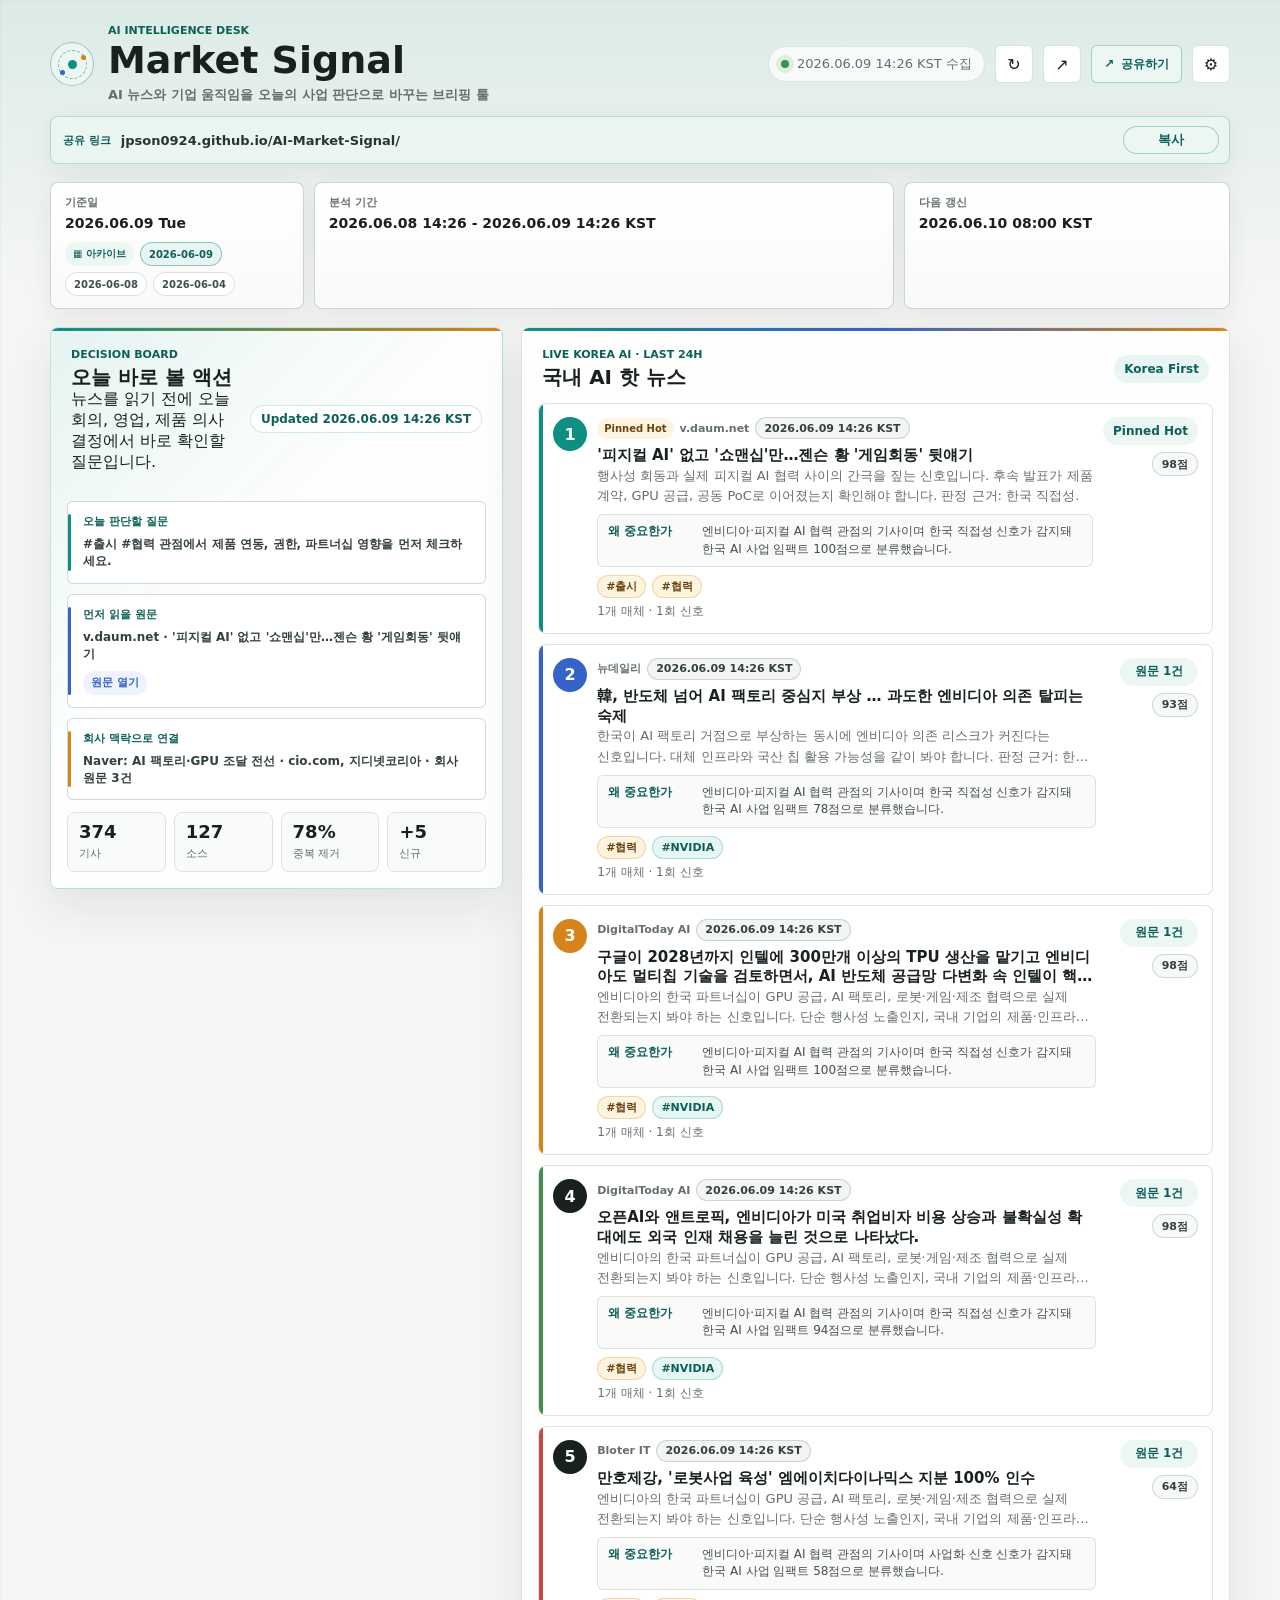
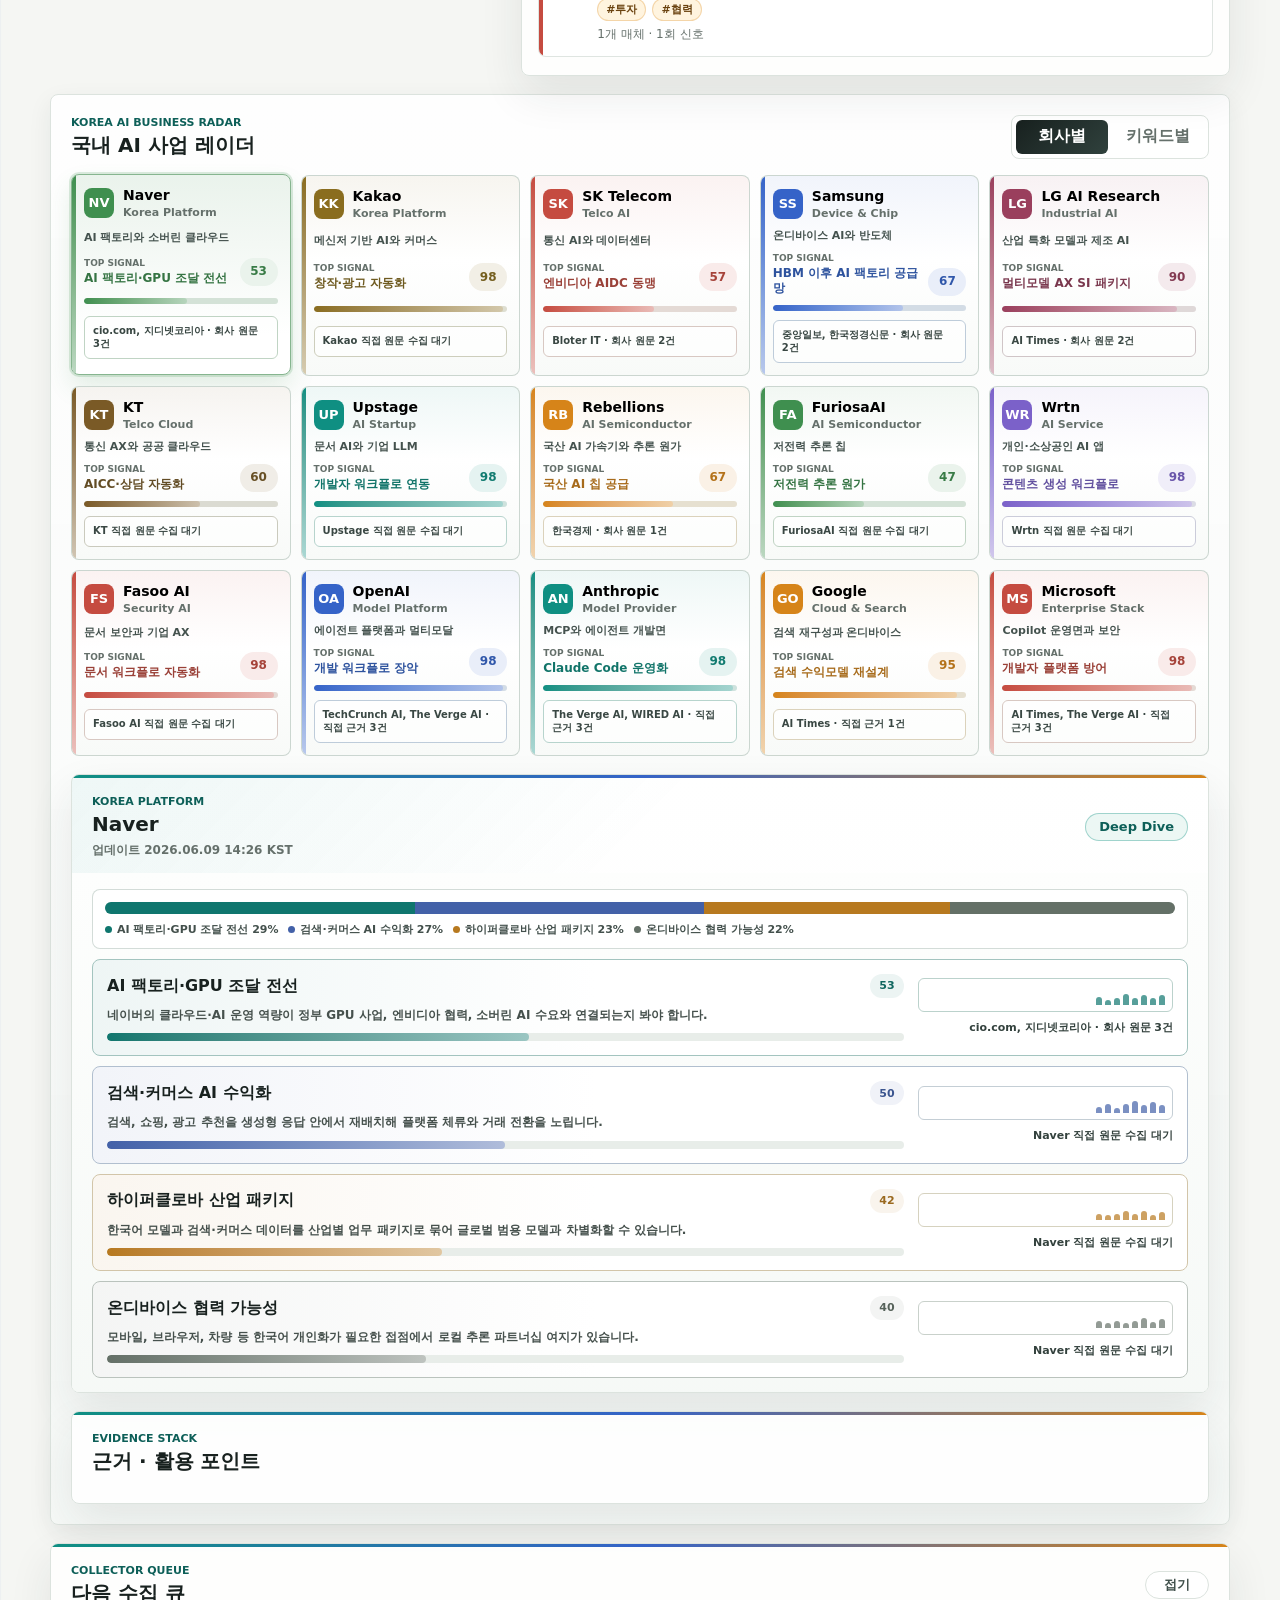
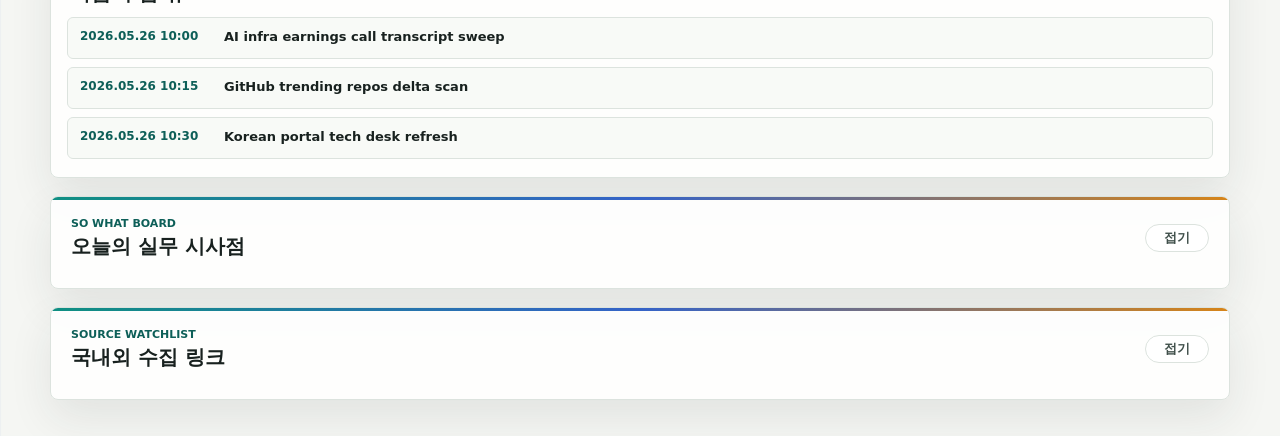
==== signal-desk-screen-share-restored.html @ 875d4170 "Make hot news summaries article-specific" ====
<!doctype html>
<html lang="ko">
  <head>
    <meta charset="UTF-8" />
    <meta name="viewport" content="width=device-width, initial-scale=1.0" />
    <title>Market Signal</title>
    <link rel="stylesheet" href="styles.css?v=202606091426" />
    <script src="agenda-data.js?v=202606091426"></script>
    <script>
      window.AI_MONITORING_DESK_PUBLIC_URL = "https://jpson0924.github.io/AI-Market-Signal/";
    </script>
    <script src="app.js?v=202606091426" defer></script>
  </head>
  <body>
    <div class="app-shell">
      <header class="topbar">
        <div class="brand-block">
          <span class="brand-mark" aria-hidden="true"></span>
          <div>
            <p class="eyebrow">AI Intelligence Desk</p>
            <h1>Market Signal</h1>
            <p class="brand-subtitle">AI 뉴스와 기업 움직임을 오늘의 사업 판단으로 바꾸는 브리핑 툴</p>
          </div>
        </div>

        <div class="topbar-actions">
          <div class="sync-status" aria-live="polite">
            <span class="pulse-dot"></span>
            <span id="syncTime">2026.05.26 09:20 KST 수집</span>
          </div>
          <button class="icon-button" id="refreshButton" type="button" title="피드 새로고침" aria-label="피드 새로고침">
            <span aria-hidden="true">↻</span>
          </button>
          <button class="icon-button" id="shareButton" type="button" title="공유 링크 복사" aria-label="공유 링크 복사">
            <span aria-hidden="true">↗</span>
          </button>
          <button class="share-action-button" id="shareTextButton" type="button">
            <span aria-hidden="true">↗</span>
            <b>공유하기</b>
          </button>
          <button class="icon-button" type="button" title="수집 설정" aria-label="수집 설정">
            <span aria-hidden="true">⚙</span>
          </button>
        </div>
      </header>

      <div class="share-strip" id="shareStrip" hidden aria-label="외부 공유 링크">
        <span class="share-strip-label">공유 링크</span>
        <a id="publicShareLink" href="#" target="_blank" rel="noopener noreferrer"></a>
        <button class="small-action" id="copyPublicShareButton" type="button">복사</button>
      </div>

      <main>
        <section class="date-strip" id="dateStrip" aria-label="수집 기준일">
          <div>
            <span class="date-label">기준일</span>
            <b>2026.05.26 Tue</b>
          </div>
          <div>
            <span class="date-label">분석 기간</span>
            <b>2026.05.25 09:20 - 2026.05.26 09:20 KST</b>
          </div>
          <div>
            <span class="date-label">다음 갱신</span>
            <b>2026.05.26 10:00 KST</b>
          </div>
        </section>

        <section class="overview-grid" aria-label="오늘 액션과 주요 아젠다">
          <aside class="panel signal-panel" aria-label="수집 신호">
            <div class="panel-heading compact">
              <div>
                <p class="eyebrow">Decision Board</p>
                <h2>오늘 바로 볼 액션</h2>
                <p class="panel-help">뉴스를 읽기 전에 오늘 회의, 영업, 제품 의사결정에서 바로 확인할 질문입니다.</p>
              </div>
              <span class="freshness-chip" id="freshnessChip">Updated just now</span>
            </div>
            <div class="action-board" id="actionBoard" aria-label="뉴스 기반 액션"></div>
            <div class="metric-grid" id="metricGrid">
              <div class="metric-card">
                <span class="metric-value">386</span>
                <span class="metric-label">분석 기사</span>
              </div>
              <div class="metric-card">
                <span class="metric-value">42</span>
                <span class="metric-label">테크 블로그</span>
              </div>
              <div class="metric-card">
                <span class="metric-value">91%</span>
                <span class="metric-label">중복 제거율</span>
              </div>
              <div class="metric-card">
                <span class="metric-value">+18</span>
                <span class="metric-label">신규 의제</span>
              </div>
            </div>
            <div class="source-stack" id="sourceStack" aria-label="상위 소스">
              <div class="source-row">
                <span>The Verge</span>
                <b style="--w: 84%"></b>
              </div>
              <div class="source-row">
                <span>OpenAI Blog</span>
                <b style="--w: 73%"></b>
              </div>
              <div class="source-row">
                <span>Hacker News</span>
                <b style="--w: 66%"></b>
              </div>
            </div>
          </aside>

          <article class="panel hot-agenda-panel">
            <div class="panel-heading">
              <div>
                <p class="eyebrow">Live Korea AI · Last 24h</p>
                <h2>국내 AI 핫 뉴스</h2>
              </div>
              <span class="panel-chip">Korea First</span>
            </div>
            <ol class="hot-list" id="hotList"></ol>
          </article>
        </section>

        <section class="workspace-section">
          <div class="workspace-header">
            <div>
              <p class="eyebrow">Korea AI Business Radar</p>
              <h2>국내 AI 사업 레이더</h2>
            </div>
            <div class="segmented-control" role="tablist" aria-label="레이더 보기 전환">
              <button class="segment active" id="companyTab" type="button" role="tab" aria-selected="true" data-view="company">
                회사별
              </button>
              <button class="segment" id="keywordTab" type="button" role="tab" aria-selected="false" data-view="keyword">
                키워드별
              </button>
            </div>
          </div>

          <div class="view active" id="companyView" role="tabpanel" aria-labelledby="companyTab">
            <div class="company-strip" id="companyCards" aria-label="회사 선택"></div>

            <div class="radar-layout">
              <article class="panel radar-panel">
                <div class="panel-heading">
                  <div>
                    <p class="eyebrow" id="companySector">Model Provider</p>
                    <h2 id="companyName">Anthropic</h2>
                    <p class="panel-date" id="companyUpdated">업데이트 2026.05.26 09:10</p>
                  </div>
                  <button class="small-action" id="companyBriefButton" type="button">Deep Dive</button>
                </div>
                <div class="signal-stack" id="wordCloud" aria-label="회사별 추진 키워드 스택"></div>
                <div class="company-news-list" id="companyNewsList" aria-label="회사별 최근 원문"></div>
              </article>

              <aside class="panel detail-panel">
                <div class="panel-heading compact">
                  <div>
                    <p class="eyebrow">Evidence Stack</p>
                    <h2>근거 · 활용 포인트</h2>
                  </div>
                </div>
                <div class="stack-list" id="agendaStack"></div>
              </aside>
            </div>
          </div>

          <div class="view" id="keywordView" role="tabpanel" aria-labelledby="keywordTab">
            <div class="keyword-layout">
              <article class="panel keyword-map-panel">
                <div class="panel-heading">
                  <div>
                    <p class="eyebrow">Accumulated Attention</p>
                    <h2>키워드 맥락 맵</h2>
                  </div>
              <span class="panel-actions">
                <button class="small-action collapse-toggle" type="button" data-collapse-panel="keyword-map-panel">접기</button>
                <button class="small-action" id="keywordBriefButton" type="button">Deep Dive</button>
              </span>
            </div>
            <div class="keyword-map" id="keywordMap" aria-label="키워드별 시장 관심도"></div>
          </article>

              <aside class="panel timeline-panel">
                <div class="panel-heading compact">
                  <div>
                    <p class="eyebrow" id="timelineEyebrow">Agent</p>
                    <h2>관련 원문 타임라인</h2>
                    <p class="panel-date" id="timelineWindow">2026.05.26 기준 최신순</p>
                  </div>
                </div>
                <div class="timeline" id="timeline"></div>
              </aside>
            </div>
          </div>
        </section>

        <section class="lower-grid" aria-label="운영 현황">
          <article class="panel stream-panel collapsible-panel">
            <div class="panel-heading compact">
              <div>
                <p class="eyebrow">Collector Queue</p>
                <h2>다음 수집 큐</h2>
              </div>
              <button class="small-action collapse-toggle" type="button" data-collapse-panel="stream-panel">접기</button>
            </div>
            <div class="queue-list" id="queueList">
              <div><span>2026.05.26 10:00</span><b>AI infra earnings call transcript sweep</b></div>
              <div><span>2026.05.26 10:15</span><b>GitHub trending repos delta scan</b></div>
              <div><span>2026.05.26 10:30</span><b>Korean portal tech desk refresh</b></div>
            </div>
          </article>

          <article class="panel impact-panel collapsible-panel">
            <div class="panel-heading compact">
              <div>
                <p class="eyebrow">So What Board</p>
                <h2>오늘의 실무 시사점</h2>
              </div>
              <button class="small-action collapse-toggle" type="button" data-collapse-panel="impact-panel">접기</button>
            </div>
            <div class="impact-copy" id="impactCopy"></div>
          </article>

          <article class="panel source-link-panel collapsible-panel">
            <div class="panel-heading compact">
              <div>
                <p class="eyebrow">Source Watchlist</p>
                <h2>국내외 수집 링크</h2>
              </div>
              <button class="small-action collapse-toggle" type="button" data-collapse-panel="source-link-panel">접기</button>
            </div>
            <div class="source-links" id="sourceLinks"></div>
          </article>
        </section>
      </main>
    </div>

    <div class="modal-backdrop" id="modalBackdrop" hidden>
      <section class="brief-modal" role="dialog" aria-modal="true" aria-labelledby="modalTitle">
        <button class="icon-button modal-close" id="closeModal" type="button" title="닫기" aria-label="브리핑 닫기">
          <span aria-hidden="true">×</span>
        </button>
        <p class="eyebrow" id="modalEyebrow">Deep Dive</p>
        <h2 id="modalTitle"></h2>
        <p class="modal-date" id="modalDate">2026.05.26 09:20 KST</p>
        <div class="brief-lines" id="briefLines"></div>
        <div class="modal-hotness" id="modalHotness" hidden></div>
        <div class="modal-source-links" id="modalSourceLinks" hidden></div>
        <div class="brief-footer">
          <div>
            <span class="footer-label">관련 신호</span>
            <p id="modalSignals"></p>
          </div>
          <div class="modal-actions">
            <button class="small-action" id="shareBriefButton" type="button">공유하기</button>
            <button class="small-action" id="saveBriefButton" type="button">브리핑 저장</button>
          </div>
        </div>
      </section>
    </div>
  </body>
</html>
---- styles.css ----
:root {
  color-scheme: light;
  --bg: #f5f6f3;
  --surface: #ffffff;
  --surface-soft: #f8faf7;
  --surface-tint: #eef6f2;
  --ink: #18211f;
  --muted: #65706b;
  --line: #dce3de;
  --line-strong: #c7d3cd;
  --teal: #0f8f82;
  --teal-deep: #0d5f58;
  --blue: #3563c8;
  --amber: #d68419;
  --red: #c54b40;
  --green: #3f8f4f;
  --shadow: 0 18px 44px rgba(35, 45, 42, 0.09);
  --shadow-soft: 0 8px 24px rgba(35, 45, 42, 0.07);
  --radius: 8px;
  --radius-sm: 6px;
  --space-1: 4px;
  --space-2: 8px;
  --space-3: 12px;
  --space-4: 16px;
  --space-5: 20px;
  --space-6: 24px;
  font-family:
    Inter, ui-sans-serif, system-ui, -apple-system, BlinkMacSystemFont, "Segoe UI",
    "Apple SD Gothic Neo", "Noto Sans KR", sans-serif;
}

* {
  box-sizing: border-box;
}

html {
  min-width: 320px;
  background: var(--bg);
}

body {
  margin: 0;
  min-height: 100vh;
  color: var(--ink);
  background:
    linear-gradient(180deg, rgba(15, 143, 130, 0.11) 0, transparent 285px),
    linear-gradient(90deg, rgba(53, 99, 200, 0.045) 0 1px, transparent 1px 72px),
    linear-gradient(180deg, rgba(15, 143, 130, 0.04) 0 1px, transparent 1px 72px),
    var(--bg);
}

button {
  font: inherit;
}

.app-shell {
  width: min(1180px, calc(100% - 32px));
  margin: 0 auto;
  padding: 24px 0 36px;
}

.topbar {
  display: flex;
  align-items: center;
  justify-content: space-between;
  gap: 20px;
  min-height: 72px;
}

.brand-block,
.topbar-actions,
.panel-heading,
.workspace-header,
.brief-footer {
  display: flex;
  align-items: center;
}

.brand-block {
  gap: 14px;
  min-width: 0;
}

.brand-mark {
  position: relative;
  display: inline-grid;
  flex: 0 0 auto;
  place-items: center;
  width: 44px;
  height: 44px;
  border: 1px solid rgba(15, 143, 130, 0.38);
  border-radius: 50%;
  background: #ecf7f4;
}

.brand-mark::before,
.brand-mark::after {
  position: absolute;
  content: "";
  border-radius: 50%;
}

.brand-mark::before {
  width: 27px;
  height: 27px;
  border: 1px dashed rgba(15, 95, 88, 0.48);
}

.brand-mark::after {
  width: 9px;
  height: 9px;
  background: var(--teal);
  box-shadow: 11px -7px 0 -2px var(--amber), -10px 8px 0 -2px var(--blue);
}

.eyebrow {
  margin: 0 0 4px;
  color: var(--teal-deep);
  font-size: 11px;
  font-weight: 800;
  letter-spacing: 0;
  text-transform: uppercase;
}

h1,
h2,
h3,
p {
  margin-top: 0;
}

h1 {
  margin-bottom: 0;
  font-size: clamp(26px, 3vw, 38px);
  line-height: 1.03;
}

.brand-subtitle {
  margin: 6px 0 0;
  color: var(--muted);
  font-size: 13px;
  font-weight: 700;
}

h2 {
  margin-bottom: 0;
  font-size: 20px;
  line-height: 1.2;
}

h3 {
  margin-bottom: 0;
  font-size: 15px;
  line-height: 1.32;
}

.topbar-actions {
  justify-content: flex-end;
  gap: 10px;
  flex-wrap: wrap;
}

.sync-status {
  display: inline-flex;
  align-items: center;
  gap: 8px;
  min-height: 36px;
  padding: 0 12px;
  border: 1px solid var(--line);
  border-radius: 999px;
  color: var(--muted);
  background: rgba(255, 255, 255, 0.75);
  font-size: 13px;
  white-space: nowrap;
}

.pulse-dot {
  width: 8px;
  height: 8px;
  border-radius: 50%;
  background: var(--green);
  box-shadow: 0 0 0 5px rgba(63, 143, 79, 0.13);
}

.pulse-dot.flash {
  animation: pulseFlash 800ms ease;
}

.icon-button,
.share-action-button,
.small-action,
.segment,
.company-card,
.hot-item,
.keyword-bubble,
.word,
.stack-item,
.timeline-item {
  cursor: pointer;
}

.icon-button {
  display: inline-grid;
  place-items: center;
  width: 38px;
  height: 38px;
  border: 1px solid var(--line);
  border-radius: var(--radius-sm);
  color: var(--ink);
  background: var(--surface);
  transition:
    transform 160ms ease,
    border-color 160ms ease,
    background 160ms ease;
}

.share-action-button {
  display: inline-flex;
  align-items: center;
  gap: 7px;
  min-height: 38px;
  padding: 0 12px;
  border: 1px solid rgba(15, 143, 130, 0.35);
  border-radius: var(--radius-sm);
  color: var(--teal-deep);
  background: #ecf7f4;
  font-size: 12px;
  font-weight: 900;
  white-space: nowrap;
}

.share-action-button:hover,
.share-action-button:focus-visible {
  border-color: rgba(15, 95, 88, 0.62);
  background: #dff1ed;
  outline: none;
  transform: translateY(-1px);
}

.share-action-button b {
  font: inherit;
}

.share-strip {
  display: flex;
  align-items: center;
  gap: 10px;
  min-height: 42px;
  margin: 12px 0 18px;
  padding: 9px 10px 9px 12px;
  border: 1px solid rgba(15, 143, 130, 0.26);
  border-radius: var(--radius);
  background: rgba(236, 247, 244, 0.82);
  box-shadow: var(--shadow-soft);
}

.share-strip[hidden] {
  display: none;
}

.share-strip-label {
  flex: 0 0 auto;
  color: var(--teal-deep);
  font-size: 11px;
  font-weight: 900;
  text-transform: uppercase;
  white-space: nowrap;
}

.share-strip a {
  flex: 1 1 auto;
  min-width: 0;
  color: #243632;
  font-size: 13px;
  font-weight: 800;
  overflow: hidden;
  text-decoration: none;
  text-overflow: ellipsis;
  white-space: nowrap;
}

.share-strip a:hover,
.share-strip a:focus-visible {
  color: var(--blue);
  outline: none;
}

.icon-button:hover,
.icon-button:focus-visible {
  border-color: rgba(15, 143, 130, 0.55);
  background: #ecf7f4;
  outline: none;
  transform: translateY(-1px);
}

main {
  display: grid;
  gap: 18px;
}

.date-strip {
  display: grid;
  grid-template-columns: 0.7fr 1.6fr 0.9fr;
  gap: 10px;
}

.date-strip div {
  min-height: 58px;
  padding: 12px 14px;
  border: 1px solid rgba(199, 211, 205, 0.9);
  border-radius: var(--radius);
  background:
    linear-gradient(180deg, rgba(255, 255, 255, 0.88), rgba(248, 250, 247, 0.88)),
    var(--surface);
  box-shadow: var(--shadow-soft);
}

.date-strip b,
.date-label {
  display: block;
}

.date-label {
  margin-bottom: 5px;
  color: var(--muted);
  font-size: 11px;
  font-weight: 850;
  text-transform: uppercase;
}

.date-strip b {
  font-size: 14px;
  line-height: 1.28;
  overflow-wrap: anywhere;
}

.history-picker {
  display: flex;
  align-items: center;
  flex-wrap: wrap;
  gap: 6px;
  margin-top: 9px;
}

.calendar-label {
  display: inline-flex;
  align-items: center;
  gap: 4px;
  min-height: 24px;
  padding: 0 8px;
  border-radius: 999px;
  background: #ecf7f4;
  color: var(--teal-deep);
  font-size: 10px;
  font-weight: 900;
}

.history-chip {
  min-height: 24px;
  padding: 0 8px;
  border: 1px solid var(--line);
  border-radius: 999px;
  color: #40504b;
  background: #ffffff;
  font-size: 10px;
  font-weight: 850;
  cursor: pointer;
}

.history-chip.active,
.history-chip:hover,
.history-chip:focus-visible {
  border-color: rgba(15, 143, 130, 0.45);
  color: var(--teal-deep);
  background: #e8f5f2;
  outline: none;
}

.overview-grid {
  display: grid;
  grid-template-columns: minmax(280px, 0.78fr) minmax(0, 1.22fr);
  align-items: start;
  gap: 18px;
}

.panel {
  position: relative;
  overflow: hidden;
  border: 1px solid var(--line);
  border-radius: var(--radius);
  background: rgba(255, 255, 255, 0.88);
  box-shadow: var(--shadow);
}

.panel::before {
  position: absolute;
  top: 0;
  right: 0;
  left: 0;
  height: 3px;
  background: linear-gradient(90deg, var(--teal), var(--blue), var(--amber));
  content: "";
}

.panel-heading {
  justify-content: space-between;
  gap: 16px;
  padding: 20px 20px 14px;
}

.panel-heading.compact {
  padding-bottom: 12px;
}

.panel-chip,
.small-action,
.rank-badge,
.signal-badge,
.tag-pill {
  display: inline-flex;
  align-items: center;
  justify-content: center;
  min-height: 28px;
  border-radius: 999px;
  white-space: nowrap;
}

.panel-chip {
  padding: 0 10px;
  color: var(--teal-deep);
  background: #e8f5f2;
  font-size: 12px;
  font-weight: 800;
}

.freshness-chip {
  display: inline-flex;
  align-items: center;
  min-height: 28px;
  padding: 0 10px;
  border: 1px solid rgba(15, 143, 130, 0.2);
  border-radius: 999px;
  color: var(--teal-deep);
  background: rgba(255, 255, 255, 0.82);
  font-size: 12px;
  font-weight: 850;
  white-space: nowrap;
}

.panel-date,
.modal-date {
  margin: 6px 0 0;
  color: var(--muted);
  font-size: 12px;
  font-weight: 750;
}

.hot-list {
  display: grid;
  gap: 10px;
  margin: 0;
  padding: 0 16px 18px;
  list-style: none;
}

.hot-item {
  position: relative;
  display: grid;
  grid-template-columns: auto minmax(0, 1fr) minmax(92px, auto);
  gap: 10px;
  align-items: start;
  width: 100%;
  padding: 13px 14px;
  border: 1px solid rgba(220, 227, 222, 0.9);
  border-radius: var(--radius);
  text-align: left;
  background: var(--surface);
  overflow: hidden;
  transition:
    transform 160ms ease,
    border-color 160ms ease,
    box-shadow 160ms ease;
}

.hot-item::before {
  position: absolute;
  top: 0;
  bottom: 0;
  left: 0;
  width: 4px;
  background: var(--agenda-color, var(--teal));
  content: "";
}

.hot-list li:nth-child(2) .hot-item::before {
  background: var(--blue);
}

.hot-list li:nth-child(3) .hot-item::before {
  background: var(--amber);
}

.hot-list li:nth-child(4) .hot-item::before {
  background: var(--green);
}

.hot-list li:nth-child(5) .hot-item::before {
  background: var(--red);
}

.hot-item:hover,
.hot-item:focus-visible {
  border-color: rgba(15, 143, 130, 0.55);
  box-shadow: 0 14px 32px rgba(15, 143, 130, 0.12);
  outline: none;
  transform: translateY(-1px);
}

.rank-badge {
  width: 34px;
  height: 34px;
  color: #ffffff;
  background: var(--ink);
  font-weight: 850;
}

.hot-list li:nth-child(1) .rank-badge {
  background: var(--teal);
}

.hot-list li:nth-child(2) .rank-badge {
  background: var(--blue);
}

.hot-list li:nth-child(3) .rank-badge {
  background: var(--amber);
}

.hot-copy {
  min-width: 0;
}

.hot-kicker {
  display: flex;
  align-items: center;
  flex-wrap: wrap;
  gap: 6px;
  margin-bottom: 7px;
  color: var(--muted);
  font-size: 11px;
  font-weight: 850;
}

.pin-badge {
  display: inline-flex;
  align-items: center;
  min-height: 21px;
  padding: 0 7px;
  border-radius: 999px;
  color: #6a420f;
  background: #fff4df;
  font-size: 10px;
  font-weight: 900;
}

.hot-copy h3 {
  display: -webkit-box;
  overflow: hidden;
  overflow-wrap: anywhere;
  word-break: break-all;
  -webkit-box-orient: vertical;
  -webkit-line-clamp: 2;
}

.hot-copy p,
.stack-item p,
.timeline-item p,
.brief-lines p {
  margin-bottom: 0;
  color: var(--muted);
  font-size: 13px;
  line-height: 1.55;
  word-break: keep-all;
  overflow-wrap: anywhere;
}

.hot-copy > p {
  display: -webkit-box;
  overflow: hidden;
  -webkit-box-orient: vertical;
  -webkit-line-clamp: 2;
}

.hot-reason {
  display: grid;
  grid-template-columns: 84px minmax(0, 1fr);
  gap: 10px;
  margin-top: 8px;
  padding: 8px 10px;
  border: 1px solid rgba(199, 211, 205, 0.58);
  border-radius: var(--radius-sm);
  background: rgba(248, 250, 247, 0.72);
}

.hot-reason b {
  color: var(--teal-deep);
  font-size: 12px;
  white-space: nowrap;
}

.hot-reason span {
  display: -webkit-box;
  overflow: hidden;
  color: #43504c;
  font-size: 12px;
  line-height: 1.45;
  word-break: keep-all;
  overflow-wrap: anywhere;
  -webkit-box-orient: vertical;
  -webkit-line-clamp: 2;
}

.hot-evidence {
  display: none;
  grid-template-columns: repeat(2, minmax(0, 1fr));
  gap: 6px;
  margin-top: 8px;
}

.hot-evidence span {
  display: grid;
  gap: 4px;
  min-height: 50px;
  padding: 9px 10px;
  border: 1px solid rgba(199, 211, 205, 0.72);
  border-radius: var(--radius-sm);
  background: #ffffff;
}

.hot-evidence b,
.hot-evidence em {
  display: block;
}

.hot-evidence b {
  color: var(--muted);
  font-size: 10px;
  font-weight: 850;
}

.hot-evidence em {
  color: var(--ink);
  font-size: 13px;
  font-style: normal;
  font-weight: 850;
  line-height: 1.1;
  overflow-wrap: anywhere;
}

.hot-tags {
  display: flex;
  flex-wrap: wrap;
  gap: 6px;
  margin-top: 8px;
}

.hot-tags em,
.hot-tag {
  display: inline-flex;
  align-items: center;
  min-height: 23px;
  padding: 0 8px;
  border: 1px solid rgba(15, 143, 130, 0.14);
  border-radius: 999px;
  color: #1c3936;
  background: #e9f4f1;
  font-size: 11px;
  font-style: normal;
  font-weight: 850;
}

.hot-tag[data-tag-type="action"] {
  border-color: rgba(214, 132, 25, 0.28);
  color: #6a420f;
  background: #fff4df;
}

.hot-tag[data-tag-type="tech"] {
  border-color: rgba(53, 99, 200, 0.24);
  color: #203f87;
  background: #eef3ff;
}

.hot-tag[data-tag-type="risk"] {
  border-color: rgba(197, 75, 64, 0.24);
  color: #8b2f28;
  background: #fff0ee;
}

.hot-tag[data-tag-type="company"] {
  border-color: rgba(15, 143, 130, 0.26);
  color: var(--teal-deep);
  background: #e6f6f2;
}

.hot-tag {
  cursor: pointer;
  transition:
    background 160ms ease,
    border-color 160ms ease,
    transform 160ms ease;
}

.hot-tag:hover,
.hot-tag:focus-visible {
  border-color: rgba(15, 143, 130, 0.46);
  background: #dff1ed;
  outline: none;
  transform: translateY(-1px);
}

.hot-meta {
  display: flex;
  align-items: center;
  flex-wrap: wrap;
  gap: 8px;
  margin-top: 5px;
  color: var(--muted);
  font-size: 12px;
}

.hot-origin {
  display: inline-flex;
  align-items: center;
  min-height: 22px;
  padding: 0 8px;
  border: 1px solid rgba(53, 99, 200, 0.24);
  border-radius: 999px;
  color: var(--blue);
  background: #eef3ff;
  font-size: 11px;
  font-weight: 850;
  text-decoration: none;
}

.hot-origin:hover,
.hot-origin:focus-visible {
  border-color: rgba(53, 99, 200, 0.55);
  outline: none;
}

.date-badge {
  display: inline-flex;
  align-items: center;
  min-height: 22px;
  padding: 0 8px;
  border: 1px solid rgba(199, 211, 205, 0.9);
  border-radius: 999px;
  color: #33413d;
  background: #f2f5f2;
  font-size: 11px;
  font-weight: 850;
  white-space: nowrap;
}

.signal-badge {
  min-width: 78px;
  padding: 0 10px;
  color: var(--teal-deep);
  background: #ecf7f4;
  font-size: 12px;
  font-weight: 800;
}

.hot-metrics {
  display: grid;
  justify-items: end;
  gap: 7px;
}

.score-badge {
  display: inline-flex;
  align-items: center;
  justify-content: center;
  min-height: 24px;
  padding: 0 9px;
  border: 1px solid rgba(199, 211, 205, 0.86);
  border-radius: 999px;
  color: #33413d;
  background: #f7f9f7;
  font-size: 11px;
  font-weight: 850;
  white-space: nowrap;
}

.signal-panel {
  display: grid;
  grid-template-columns: 1fr;
  border-color: rgba(15, 143, 130, 0.24);
  background:
    linear-gradient(135deg, rgba(15, 143, 130, 0.1), transparent 44%),
    rgba(255, 255, 255, 0.9);
}

.signal-panel .panel-heading {
  grid-column: 1 / -1;
}

.signal-panel::before {
  background: linear-gradient(90deg, var(--teal), var(--amber));
}

.metric-grid {
  display: grid;
  grid-template-columns: repeat(4, minmax(0, 1fr));
  gap: 8px;
  padding: 0 16px 16px;
}

.metric-card {
  position: relative;
  min-height: 50px;
  padding: 10px 11px;
  border: 1px solid var(--line);
  border-radius: var(--radius);
  background: rgba(248, 250, 247, 0.78);
}

.metric-card::after {
  display: none;
}

.metric-value,
.metric-label {
  display: block;
}

.metric-value {
  font-size: 18px;
  font-weight: 850;
  line-height: 1;
}

.metric-label {
  margin-top: 5px;
  color: var(--muted);
  font-size: 11px;
}

.source-stack {
  display: none;
  gap: 12px;
  padding: 18px 0 20px 16px;
}

.source-row {
  display: grid;
  grid-template-columns: 120px minmax(0, 1fr);
  gap: 10px;
  align-items: center;
  color: var(--muted);
  font-size: 12px;
}

.source-row b {
  display: block;
  height: 8px;
  border-radius: 999px;
  background:
    linear-gradient(90deg, var(--teal) var(--w), rgba(220, 227, 222, 0.7) var(--w)),
    rgba(220, 227, 222, 0.7);
}

.action-board {
  display: grid;
  gap: 10px;
  grid-column: auto;
  grid-row: auto;
  align-content: start;
  padding: 0 16px 12px;
}

.action-item {
  position: relative;
  display: grid;
  gap: 7px;
  padding: 12px 13px 12px 15px;
  border: 1px solid rgba(199, 211, 205, 0.82);
  border-radius: var(--radius-sm);
  background: #ffffff;
}

.action-item::before {
  position: absolute;
  inset: 12px auto 12px 0;
  width: 3px;
  border-radius: 999px;
  background: var(--teal);
  content: "";
}

.action-item:nth-child(2)::before {
  background: var(--blue);
}

.action-item:nth-child(3)::before {
  background: var(--amber);
}

.action-item b {
  color: var(--teal-deep);
  font-size: 11px;
  font-weight: 850;
  min-width: 0;
}

.action-item p {
  display: -webkit-box;
  overflow: hidden;
  min-width: 0;
  margin: 0;
  color: #33413d;
  font-size: 12px;
  font-weight: 750;
  line-height: 1.45;
  word-break: break-all;
  overflow-wrap: anywhere;
  -webkit-box-orient: vertical;
  -webkit-line-clamp: 2;
}

.action-item a {
  justify-self: start;
  display: inline-flex;
  align-items: center;
  min-height: 24px;
  padding: 0 8px;
  border-radius: 999px;
  color: var(--blue);
  background: #eef3ff;
  font-size: 11px;
  font-weight: 850;
  text-decoration: none;
}

.action-item a:hover,
.action-item a:focus-visible {
  outline: 1px solid rgba(53, 99, 200, 0.42);
  outline-offset: 2px;
}

.workspace-section {
  padding: 20px;
  border: 1px solid var(--line);
  border-radius: var(--radius);
  background:
    linear-gradient(180deg, rgba(255, 255, 255, 0.7), rgba(244, 248, 245, 0.72)),
    rgba(255, 255, 255, 0.62);
  box-shadow: var(--shadow-soft);
}

.workspace-header {
  justify-content: space-between;
  gap: 16px;
  margin-bottom: 16px;
}

.segmented-control {
  display: inline-grid;
  grid-template-columns: repeat(2, minmax(88px, 1fr));
  gap: 4px;
  padding: 4px;
  border: 1px solid var(--line);
  border-radius: var(--radius);
  background: var(--surface);
}

.segment {
  min-height: 34px;
  padding: 0 14px;
  border: 0;
  border-radius: var(--radius-sm);
  color: var(--muted);
  background: transparent;
  font-weight: 800;
}

.segment.active {
  color: #ffffff;
  background: linear-gradient(135deg, var(--ink), #30413d);
}

.view {
  display: none;
}

.view.active {
  display: block;
}

.company-strip {
  display: grid;
  grid-template-columns: repeat(auto-fit, minmax(208px, 1fr));
  gap: 10px;
  margin: 0 0 18px;
  padding: 0;
}

.company-card {
  position: relative;
  display: grid;
  gap: 9px;
  min-height: 138px;
  padding: 12px;
  border: 1px solid rgba(199, 211, 205, 0.9);
  border-radius: var(--radius);
  text-align: left;
  background:
    linear-gradient(180deg, color-mix(in srgb, var(--company-color) 7%, #ffffff), #ffffff 42%, #f8faf8),
    var(--surface);
  overflow: hidden;
  transition:
    transform 160ms ease,
    border-color 160ms ease,
    background 160ms ease,
    box-shadow 160ms ease;
}

.company-card::before {
  position: absolute;
  inset: 0 auto 0 0;
  width: 4px;
  background: linear-gradient(180deg, var(--company-color), color-mix(in srgb, var(--company-color) 35%, #ffffff));
  content: "";
}

.company-card:hover,
.company-card:focus-visible,
.company-card.active {
  border-color: color-mix(in srgb, var(--company-color) 55%, var(--line));
  background:
    linear-gradient(180deg, color-mix(in srgb, var(--company-color) 11%, #ffffff), #ffffff 80%),
    #ffffff;
  box-shadow: 0 12px 24px color-mix(in srgb, var(--company-color) 12%, transparent);
  outline: none;
  transform: translateY(-1px);
}

.company-card.active {
  box-shadow:
    0 0 0 2px color-mix(in srgb, var(--company-color) 18%, transparent),
    0 12px 24px color-mix(in srgb, var(--company-color) 14%, transparent);
}

.company-card-head {
  display: flex;
  align-items: center;
  gap: 9px;
  min-width: 0;
}

.company-card .company-logo {
  display: inline-grid;
  flex: 0 0 auto;
  place-items: center;
  width: 30px;
  height: 30px;
  border-radius: 8px;
  color: #ffffff;
  background: var(--company-color);
  font-size: 13px;
  font-weight: 850;
}

.company-card b {
  display: block;
  font-size: 14px;
  line-height: 1.15;
  overflow-wrap: anywhere;
}

.company-card-head em {
  display: block;
  margin-top: 3px;
  color: var(--muted);
  font-size: 11px;
  font-style: normal;
  font-weight: 850;
}

.company-focus,
.company-proof {
  display: block;
  line-height: 1.35;
  word-break: keep-all;
  overflow-wrap: anywhere;
}

.company-focus {
  color: #44524e;
  font-size: 11px;
  font-weight: 800;
}

.company-card-foot {
  display: flex;
  align-items: end;
  justify-content: space-between;
  gap: 10px;
  min-width: 0;
}

.company-card-foot span {
  display: grid;
  gap: 3px;
  min-width: 0;
}

.company-card-foot em {
  color: var(--muted);
  font-size: 9px;
  font-style: normal;
  font-weight: 900;
  letter-spacing: 0;
  text-transform: uppercase;
}

.company-card-foot strong {
  color: color-mix(in srgb, var(--company-color) 75%, var(--ink));
  font-size: 12px;
  line-height: 1.25;
  overflow-wrap: anywhere;
}

.company-card-foot b {
  display: inline-flex;
  flex: 0 0 auto;
  align-items: center;
  justify-content: center;
  min-width: 38px;
  min-height: 28px;
  padding: 0 8px;
  border-radius: 999px;
  color: color-mix(in srgb, var(--company-color) 82%, var(--ink));
  background: color-mix(in srgb, var(--company-color) 11%, #ffffff);
  font-size: 12px;
  font-weight: 900;
}

.company-meter {
  display: block;
  height: 6px;
  border-radius: 999px;
  background: color-mix(in srgb, var(--company-color) 12%, #e8ede9);
  overflow: hidden;
}

.company-meter i {
  display: block;
  height: 100%;
  border-radius: inherit;
  background: linear-gradient(90deg, var(--company-color), color-mix(in srgb, var(--company-color) 38%, #ffffff));
}

.company-proof {
  min-height: 31px;
  padding: 7px 8px;
  border: 1px solid color-mix(in srgb, var(--company-color) 18%, var(--line));
  border-radius: var(--radius-sm);
  color: #394743;
  background: rgba(255, 255, 255, 0.74);
  font-size: 10px;
  font-weight: 850;
}

.radar-layout,
.keyword-layout,
.lower-grid {
  display: grid;
  gap: 18px;
}

.radar-layout {
  grid-template-columns: minmax(0, 1fr);
}

.radar-panel {
  background:
    linear-gradient(135deg, rgba(15, 143, 130, 0.07), transparent 36%),
    linear-gradient(180deg, #ffffff, #fbfcfb);
}

.small-action {
  min-width: 96px;
  padding: 0 13px;
  border: 1px solid rgba(15, 143, 130, 0.35);
  color: var(--teal-deep);
  background: #ecf7f4;
  font-size: 13px;
  font-weight: 850;
  transition:
    background 160ms ease,
    border-color 160ms ease,
    transform 160ms ease;
}

.panel-actions,
.modal-actions {
  display: inline-flex;
  align-items: center;
  gap: 8px;
  flex-wrap: wrap;
  justify-content: flex-end;
}

.collapse-toggle {
  min-width: 64px;
  color: #40504b;
  border-color: var(--line);
  background: #ffffff;
}

.collapsible-panel.is-collapsed .queue-list,
.collapsible-panel.is-collapsed .impact-copy,
.collapsible-panel.is-collapsed .source-links,
.keyword-map-panel.is-collapsed .keyword-map {
  display: none;
}

.small-action:hover,
.small-action:focus-visible {
  border-color: rgba(15, 95, 88, 0.65);
  background: #dff1ed;
  outline: none;
  transform: translateY(-1px);
}

.signal-stack {
  display: grid;
  gap: 10px;
  min-height: 246px;
  padding: 16px 20px 14px;
  background:
    linear-gradient(180deg, rgba(255, 255, 255, 0.72), rgba(245, 248, 246, 0.72)),
    var(--surface-soft);
}

.focus-distribution {
  display: grid;
  gap: 9px;
  padding: 12px;
  border: 1px solid rgba(199, 211, 205, 0.78);
  border-radius: var(--radius);
  background: rgba(255, 255, 255, 0.76);
}

.distribution-bars {
  display: flex;
  height: 12px;
  border-radius: 999px;
  background: #e8ede9;
  overflow: hidden;
}

.distribution-bars i {
  flex: 0 0 var(--share);
  min-width: 18px;
  background: var(--segment-color);
}

.distribution-legend {
  display: flex;
  flex-wrap: wrap;
  gap: 7px 10px;
}

.distribution-legend em {
  display: inline-flex;
  align-items: center;
  gap: 5px;
  color: #43504c;
  font-size: 11px;
  font-style: normal;
  font-weight: 850;
  line-height: 1.2;
}

.distribution-legend b {
  width: 7px;
  height: 7px;
  border-radius: 50%;
  background: var(--segment-color);
}

.signal-row {
  display: grid;
  grid-template-columns: minmax(0, 1fr) minmax(132px, 0.32fr);
  gap: 14px;
  align-items: center;
  min-height: 94px;
  padding: 14px;
  border: 1px solid color-mix(in srgb, var(--signal-color) 28%, var(--line));
  border-radius: var(--radius);
  color: color-mix(in srgb, var(--signal-color) 66%, var(--ink));
  background:
    linear-gradient(90deg, color-mix(in srgb, var(--signal-color) 7%, #ffffff), #ffffff 46%),
    var(--surface);
  text-align: left;
  transition:
    border-color 160ms ease,
    transform 160ms ease,
    box-shadow 160ms ease;
}

.signal-row:hover,
.signal-row:focus-visible {
  border-color: color-mix(in srgb, var(--signal-color) 55%, var(--line));
  box-shadow: 0 12px 24px color-mix(in srgb, var(--signal-color) 14%, transparent);
  outline: none;
  transform: translateY(-1px);
}

.signal-main,
.signal-side {
  display: grid;
  gap: 9px;
  min-width: 0;
}

.signal-title {
  display: flex;
  align-items: center;
  justify-content: space-between;
  gap: 10px;
}

.signal-title b {
  color: var(--ink);
  font-size: 16px;
  font-weight: 850;
  line-height: 1.15;
  overflow-wrap: anywhere;
}

.signal-title em {
  display: inline-flex;
  flex: 0 0 auto;
  align-items: center;
  justify-content: center;
  min-width: 34px;
  min-height: 24px;
  padding: 0 8px;
  border-radius: 999px;
  color: color-mix(in srgb, var(--signal-color) 82%, var(--ink));
  background: color-mix(in srgb, var(--signal-color) 8%, #ffffff);
  font-size: 11px;
  font-style: normal;
  font-weight: 900;
}

.signal-desc {
  display: -webkit-box;
  overflow: hidden;
  color: #46514d;
  font-size: 12px;
  font-weight: 750;
  line-height: 1.45;
  word-break: keep-all;
  overflow-wrap: anywhere;
  -webkit-box-orient: vertical;
  -webkit-line-clamp: 2;
}

.signal-meter {
  display: block;
  height: 8px;
  border-radius: 999px;
  background: #e8ede9;
  overflow: hidden;
}

.signal-meter i {
  display: block;
  width: var(--signal-width);
  height: 100%;
  border-radius: inherit;
  background: linear-gradient(90deg, var(--signal-color), color-mix(in srgb, var(--signal-color) 42%, #ffffff));
}

.sparkline {
  display: flex;
  align-items: end;
  justify-content: flex-end;
  gap: 3px;
  height: 34px;
  padding: 6px 7px;
  border: 1px solid color-mix(in srgb, var(--signal-color) 16%, var(--line));
  border-radius: var(--radius-sm);
  background: rgba(255, 255, 255, 0.72);
}

.sparkline i {
  width: 6px;
  min-height: 5px;
  border-radius: 999px 999px 0 0;
  background: color-mix(in srgb, var(--signal-color) 70%, #ffffff);
}

.signal-proof {
  display: block;
  color: #33413d;
  font-size: 11px;
  font-weight: 850;
  line-height: 1.35;
  text-align: right;
  word-break: keep-all;
  overflow-wrap: anywhere;
}

.word-source,
.stack-source,
.stack-action {
  display: grid;
  gap: 5px;
  padding: 9px 10px;
  border: 1px solid rgba(199, 211, 205, 0.74);
  border-radius: var(--radius-sm);
  background: rgba(255, 255, 255, 0.72);
}

.word-source {
  grid-template-columns: 38px minmax(0, 1fr);
  align-items: center;
}

.word-source b,
.stack-source b,
.stack-action b {
  color: var(--muted);
  font-size: 10px;
  font-weight: 850;
}

.word-source em,
.stack-source em,
.stack-action em {
  color: #33413d;
  font-size: 11px;
  font-style: normal;
  font-weight: 800;
  line-height: 1.35;
  overflow-wrap: anywhere;
}

.word-action {
  display: -webkit-box;
  overflow: hidden;
  color: #2f3d39;
  font-size: 11px;
  font-weight: 800;
  line-height: 1.4;
  word-break: keep-all;
  overflow-wrap: anywhere;
  -webkit-box-orient: vertical;
  -webkit-line-clamp: 2;
}

.heatmap {
  display: grid;
  grid-template-columns: repeat(6, minmax(48px, 1fr));
  gap: 6px;
  padding: 16px 20px 20px;
}

.heat-cell {
  position: relative;
  min-height: 54px;
  border: 1px solid rgba(255, 255, 255, 0.72);
  border-radius: var(--radius-sm);
  background: color-mix(in srgb, var(--cell-color) var(--intensity), #edf1ee);
}

.heat-cell span {
  position: absolute;
  left: 7px;
  bottom: 6px;
  max-width: calc(100% - 14px);
  color: rgba(24, 33, 31, 0.82);
  font-size: 10px;
  font-weight: 800;
  line-height: 1.15;
  overflow-wrap: anywhere;
}

.stack-list {
  display: grid;
  grid-template-columns: repeat(3, minmax(0, 1fr));
  gap: 10px;
  padding: 0 16px 18px;
}

.stack-item {
  display: grid;
  gap: 9px;
  padding: 14px;
  border: 1px solid var(--line);
  border-radius: var(--radius);
  text-align: left;
  background: var(--surface-soft);
}

.stack-item:hover,
.stack-item:focus-visible {
  border-color: rgba(15, 143, 130, 0.55);
  outline: none;
}

.stack-top {
  display: flex;
  align-items: center;
  justify-content: space-between;
  gap: 10px;
  margin-bottom: 8px;
}

.tag-pill {
  min-height: 24px;
  padding: 0 8px;
  color: var(--teal-deep);
  background: #e8f5f2;
  font-size: 11px;
  font-weight: 850;
}

.stack-date {
  display: inline-flex;
  color: var(--muted);
  font-size: 11px;
  font-weight: 850;
}

.stack-source {
  grid-template-columns: 38px minmax(0, 1fr) auto;
  align-items: center;
}

.stack-source strong {
  display: inline-flex;
  align-items: center;
  justify-content: center;
  min-height: 22px;
  padding: 0 8px;
  border-radius: 999px;
  color: var(--teal-deep);
  background: #e8f5f2;
  font-size: 10px;
  font-weight: 850;
  white-space: nowrap;
}

.stack-action {
  background: #ffffff;
}

.keyword-layout {
  grid-template-columns: minmax(0, 1fr);
}

.keyword-map {
  display: grid;
  grid-template-columns: repeat(4, minmax(0, 1fr));
  gap: 12px;
  min-height: auto;
  padding: 0 20px 20px;
}

.keyword-bubble {
  position: relative;
  min-height: 122px;
  padding: 15px;
  border: 1px solid var(--line);
  border-radius: var(--radius);
  text-align: left;
  background:
    linear-gradient(180deg, color-mix(in srgb, var(--keyword-color) 14%, #ffffff), #ffffff 78%),
    #ffffff;
  box-shadow: inset 0 -22px 42px rgba(24, 33, 31, 0.025);
  transition:
    border-color 160ms ease,
    transform 160ms ease;
}

.keyword-bubble::after {
  position: absolute;
  top: 13px;
  right: 13px;
  width: 8px;
  height: 8px;
  border-radius: 50%;
  background: var(--keyword-color);
  box-shadow: 0 0 0 5px color-mix(in srgb, var(--keyword-color) 12%, transparent);
  content: "";
}

.keyword-bubble:hover,
.keyword-bubble:focus-visible,
.keyword-bubble.active {
  border-color: color-mix(in srgb, var(--keyword-color) 58%, var(--line));
  outline: none;
  transform: translateY(-1px);
}

.keyword-bubble.hash-focus {
  box-shadow:
    0 0 0 3px color-mix(in srgb, var(--keyword-color) 18%, transparent),
    0 16px 28px color-mix(in srgb, var(--keyword-color) 18%, transparent);
  animation: keywordFocus 1400ms ease;
}

.keyword-bubble b {
  display: block;
  font-size: var(--bubble-size);
  line-height: 1.05;
  overflow-wrap: anywhere;
}

.keyword-bubble span {
  display: block;
  margin-top: 10px;
  color: var(--muted);
  font-size: 12px;
  line-height: 1.4;
}

.keyword-score {
  position: absolute;
  right: 12px;
  bottom: 12px;
  color: color-mix(in srgb, var(--keyword-color) 82%, var(--ink));
  font-size: 24px;
  font-weight: 850;
}

.timeline {
  display: grid;
  gap: 11px;
  padding: 0 16px 18px;
}

.timeline-item {
  position: relative;
  padding: 0 0 0 22px;
}

.timeline-item::before {
  position: absolute;
  top: 5px;
  left: 2px;
  width: 9px;
  height: 9px;
  border-radius: 50%;
  background: var(--timeline-color, var(--teal));
  content: "";
}

.timeline-item::after {
  position: absolute;
  top: 18px;
  bottom: -10px;
  left: 6px;
  width: 1px;
  background: var(--line);
  content: "";
}

.timeline-item:last-child::after {
  display: none;
}

.timeline-link {
  display: block;
  width: 100%;
  padding: 13px 118px 13px 13px;
  border: 1px solid var(--line);
  border-radius: var(--radius);
  color: inherit;
  text-align: left;
  text-decoration: none;
  background: var(--surface);
}

.timeline-link:hover,
.timeline-link:focus-visible {
  border-color: rgba(15, 143, 130, 0.55);
  outline: none;
}

.origin-label {
  display: inline-flex;
  align-items: center;
  min-height: 24px;
  margin-top: 10px;
  padding: 0 8px;
  border-radius: 999px;
  color: var(--teal-deep);
  background: #ecf7f4;
  font-size: 11px;
  font-weight: 850;
}

.timeline-brief {
  position: absolute;
  right: 10px;
  bottom: 10px;
  min-height: 26px;
  max-width: 104px;
  padding: 0 9px;
  border: 1px solid rgba(15, 143, 130, 0.65);
  border-radius: 999px;
  color: #ffffff;
  background: var(--teal-deep);
  font-size: 11px;
  font-weight: 850;
  line-height: 1.1;
  white-space: normal;
}

.timeline-brief:hover,
.timeline-brief:focus-visible {
  border-color: rgba(15, 143, 130, 0.62);
  background: var(--teal);
  outline: none;
}

.timeline-meta {
  display: flex;
  align-items: center;
  justify-content: space-between;
  gap: 10px;
  margin-bottom: 6px;
  color: var(--muted);
  font-size: 12px;
}

.lower-grid {
  grid-template-columns: minmax(0, 1fr);
}

.source-link-panel {
  grid-column: 1 / -1;
}

.queue-list {
  display: grid;
  gap: 8px;
  padding: 0 16px 18px;
}

.queue-list div {
  display: grid;
  grid-template-columns: 132px minmax(0, 1fr);
  gap: 12px;
  min-height: 42px;
  padding: 10px 12px;
  border: 1px solid var(--line);
  border-radius: var(--radius-sm);
  background: var(--surface-soft);
}

.queue-list span {
  color: var(--teal-deep);
  font-size: 12px;
  font-weight: 850;
  line-height: 1.35;
}

.queue-list b {
  font-size: 13px;
  line-height: 1.35;
  overflow-wrap: anywhere;
}

.source-links {
  display: grid;
  grid-template-columns: repeat(4, minmax(0, 1fr));
  gap: 10px;
  padding: 0 16px 18px;
}

.source-link {
  display: flex;
  align-items: center;
  justify-content: space-between;
  gap: 12px;
  min-height: 64px;
  padding: 12px;
  border: 1px solid var(--line);
  border-radius: var(--radius-sm);
  color: inherit;
  text-decoration: none;
  background: var(--surface-soft);
}

.source-link:hover,
.source-link:focus-visible {
  border-color: rgba(15, 143, 130, 0.55);
  outline: none;
}

.source-link b,
.source-link em {
  display: block;
}

.source-link b {
  font-size: 13px;
  line-height: 1.25;
}

.source-link em {
  margin-top: 5px;
  color: var(--muted);
  font-size: 11px;
  font-style: normal;
  font-weight: 800;
}

.source-link strong {
  display: inline-flex;
  flex: 0 0 auto;
  align-items: center;
  justify-content: center;
  min-height: 24px;
  padding: 0 8px;
  border-radius: 999px;
  color: var(--teal-deep);
  background: #e8f5f2;
  font-size: 11px;
}

.impact-copy {
  display: grid;
  grid-template-columns: repeat(3, minmax(0, 1fr));
  gap: 10px;
  padding: 0 16px 18px;
}

.impact-copy div {
  min-height: 116px;
  padding: 14px;
  border-left: 4px solid var(--accent);
  border-radius: var(--radius-sm);
  background: var(--surface-soft);
}

.impact-action {
  display: inline-flex;
  align-items: center;
  min-height: 22px;
  margin-bottom: 8px;
  padding: 0 8px;
  border-radius: 999px;
  color: color-mix(in srgb, var(--accent) 75%, var(--ink));
  background: color-mix(in srgb, var(--accent) 10%, #ffffff);
  font-size: 10px;
  font-weight: 900;
}

.impact-copy b {
  display: block;
  margin-bottom: 7px;
  font-size: 14px;
}

.impact-copy p {
  margin-bottom: 0;
  color: var(--muted);
  font-size: 13px;
  line-height: 1.5;
  word-break: keep-all;
  overflow-wrap: anywhere;
}

.modal-backdrop {
  position: fixed;
  inset: 0;
  z-index: 10;
  display: grid;
  place-items: center;
  padding: 22px;
  background: rgba(14, 20, 18, 0.48);
  backdrop-filter: blur(6px);
}

.modal-backdrop[hidden] {
  display: none;
}

.brief-modal {
  position: relative;
  width: min(660px, 100%);
  padding: 26px;
  border: 1px solid rgba(255, 255, 255, 0.36);
  border-radius: var(--radius);
  background: var(--surface);
  box-shadow: 0 28px 90px rgba(0, 0, 0, 0.25);
}

.modal-close {
  position: absolute;
  top: 16px;
  right: 16px;
}

.brief-modal h2 {
  max-width: calc(100% - 48px);
  margin-bottom: 6px;
  font-size: 24px;
  word-break: keep-all;
  overflow-wrap: anywhere;
}

.modal-date {
  margin-bottom: 18px;
}

.brief-lines {
  display: grid;
  gap: 10px;
}

.brief-line {
  display: grid;
  grid-template-columns: 102px minmax(0, 1fr);
  gap: 12px;
  padding: 14px;
  border: 1px solid var(--line);
  border-radius: var(--radius);
  background: var(--surface-soft);
}

.brief-line b {
  color: var(--accent);
  font-size: 13px;
}

.brief-footer {
  justify-content: space-between;
  gap: 16px;
  margin-top: 18px;
  padding-top: 16px;
  border-top: 1px solid var(--line);
}

.modal-hotness,
.modal-source-links {
  display: grid;
  gap: 8px;
  margin-top: 14px;
  padding: 12px;
  border: 1px solid rgba(199, 211, 205, 0.8);
  border-radius: var(--radius);
  background: #f8faf7;
}

.modal-hotness[hidden],
.modal-source-links[hidden] {
  display: none;
}

.modal-hotness > div {
  display: grid;
  grid-template-columns: repeat(2, minmax(0, 1fr));
  gap: 8px;
}

.modal-hotness span {
  display: grid;
  gap: 5px;
  min-height: 88px;
  padding: 11px;
  border: 1px solid var(--line);
  border-radius: var(--radius-sm);
  background: #ffffff;
}

.modal-hotness b,
.modal-hotness strong,
.modal-hotness em {
  display: block;
  overflow-wrap: anywhere;
}

.modal-hotness b {
  color: var(--muted);
  font-size: 11px;
}

.modal-hotness strong {
  color: var(--teal-deep);
  font-size: 18px;
  line-height: 1;
}

.modal-hotness em {
  color: #43504c;
  font-size: 12px;
  font-style: normal;
  line-height: 1.35;
  word-break: keep-all;
}

.modal-source-links > div {
  display: grid;
  gap: 7px;
}

.modal-source-links a {
  display: grid;
  grid-template-columns: 92px minmax(0, 1fr);
  gap: 10px;
  align-items: center;
  min-height: 34px;
  padding: 8px 10px;
  border: 1px solid var(--line);
  border-radius: var(--radius-sm);
  color: inherit;
  text-decoration: none;
  background: #ffffff;
}

.modal-source-links a:hover,
.modal-source-links a:focus-visible {
  border-color: rgba(53, 99, 200, 0.45);
  outline: none;
}

.modal-source-links b,
.modal-source-links span {
  overflow-wrap: anywhere;
}

.modal-source-links b {
  color: var(--blue);
  font-size: 12px;
}

.modal-source-links span {
  color: #33413d;
  font-size: 12px;
  line-height: 1.35;
}

.footer-label {
  color: var(--muted);
  font-size: 12px;
  font-weight: 850;
}

#modalSignals {
  margin: 4px 0 0;
  color: var(--ink);
  font-size: 13px;
  line-height: 1.5;
}

@keyframes pulseFlash {
  0% {
    box-shadow: 0 0 0 4px rgba(63, 143, 79, 0.18);
  }
  55% {
    box-shadow: 0 0 0 12px rgba(63, 143, 79, 0);
  }
  100% {
    box-shadow: 0 0 0 5px rgba(63, 143, 79, 0.13);
  }
}

@keyframes keywordFocus {
  0% {
    transform: translateY(-1px) scale(1);
  }
  48% {
    transform: translateY(-2px) scale(1.015);
  }
  100% {
    transform: translateY(-1px) scale(1);
  }
}

@media (max-width: 1080px) {
  .overview-grid,
  .radar-layout,
  .keyword-layout,
  .lower-grid {
    grid-template-columns: 1fr;
  }

  .signal-panel {
    grid-template-columns: 1fr;
  }

  .metric-grid,
  .source-stack,
  .action-board {
    grid-column: auto;
    grid-row: auto;
    padding-right: 16px;
    padding-left: 16px;
  }

  .date-strip {
    grid-template-columns: repeat(3, minmax(0, 1fr));
  }

  .company-strip {
    grid-template-columns: repeat(3, minmax(0, 1fr));
  }

  .keyword-map {
    grid-template-columns: repeat(2, minmax(0, 1fr));
    min-height: auto;
  }

  .stack-list {
    grid-template-columns: repeat(2, minmax(0, 1fr));
  }

  .source-links {
    grid-template-columns: repeat(2, minmax(0, 1fr));
  }
}

@media (max-width: 760px) {
  .app-shell {
    width: min(100% - 20px, 1180px);
    padding-top: 14px;
  }

  .topbar,
  .workspace-header {
    align-items: flex-start;
    flex-direction: column;
  }

  .topbar-actions,
  .segmented-control {
    width: 100%;
  }

  #shareButton {
    display: none;
  }

  .share-action-button {
    flex: 1 1 auto;
    justify-content: center;
  }

  .share-strip {
    align-items: flex-start;
    flex-wrap: wrap;
    margin-top: 10px;
    padding: 10px;
  }

  .share-strip a {
    flex-basis: 100%;
    order: 3;
    overflow-wrap: anywhere;
    white-space: normal;
  }

  .panel-heading {
    padding: 16px 16px 12px;
  }

  .date-strip {
    grid-template-columns: 1fr;
  }

  .sync-status {
    flex: 1 1 auto;
    min-width: 0;
  }

  .overview-grid {
    gap: 12px;
  }

  .hot-item {
    grid-template-columns: auto minmax(0, 1fr);
  }

  .hot-reason {
    grid-template-columns: 1fr;
  }

  .hot-evidence {
    grid-template-columns: repeat(2, minmax(0, 1fr));
  }

  .hot-metrics {
    grid-column: 2;
    display: flex;
    flex-wrap: wrap;
    justify-self: start;
    justify-items: start;
  }

  .metric-grid,
  .company-strip,
  .stack-list,
  .signal-stack,
  .keyword-map,
  .impact-copy,
  .source-links {
    grid-template-columns: 1fr;
  }

  .signal-row {
    grid-template-columns: 1fr;
  }

  .signal-proof {
    text-align: left;
  }

  .sparkline {
    justify-content: flex-start;
  }

  .workspace-section {
    padding: 14px;
  }

  .heatmap {
    grid-template-columns: repeat(3, minmax(0, 1fr));
  }

  .brief-line,
  .brief-footer {
    grid-template-columns: 1fr;
  }

  .timeline-link {
    padding: 13px 13px 50px;
  }

  .modal-source-links a {
    grid-template-columns: 1fr;
  }

  .modal-hotness > div {
    grid-template-columns: 1fr;
  }

  .brief-footer {
    align-items: stretch;
    flex-direction: column;
  }

  .small-action {
    width: 100%;
  }

  .queue-list div {
    grid-template-columns: 1fr;
  }
}
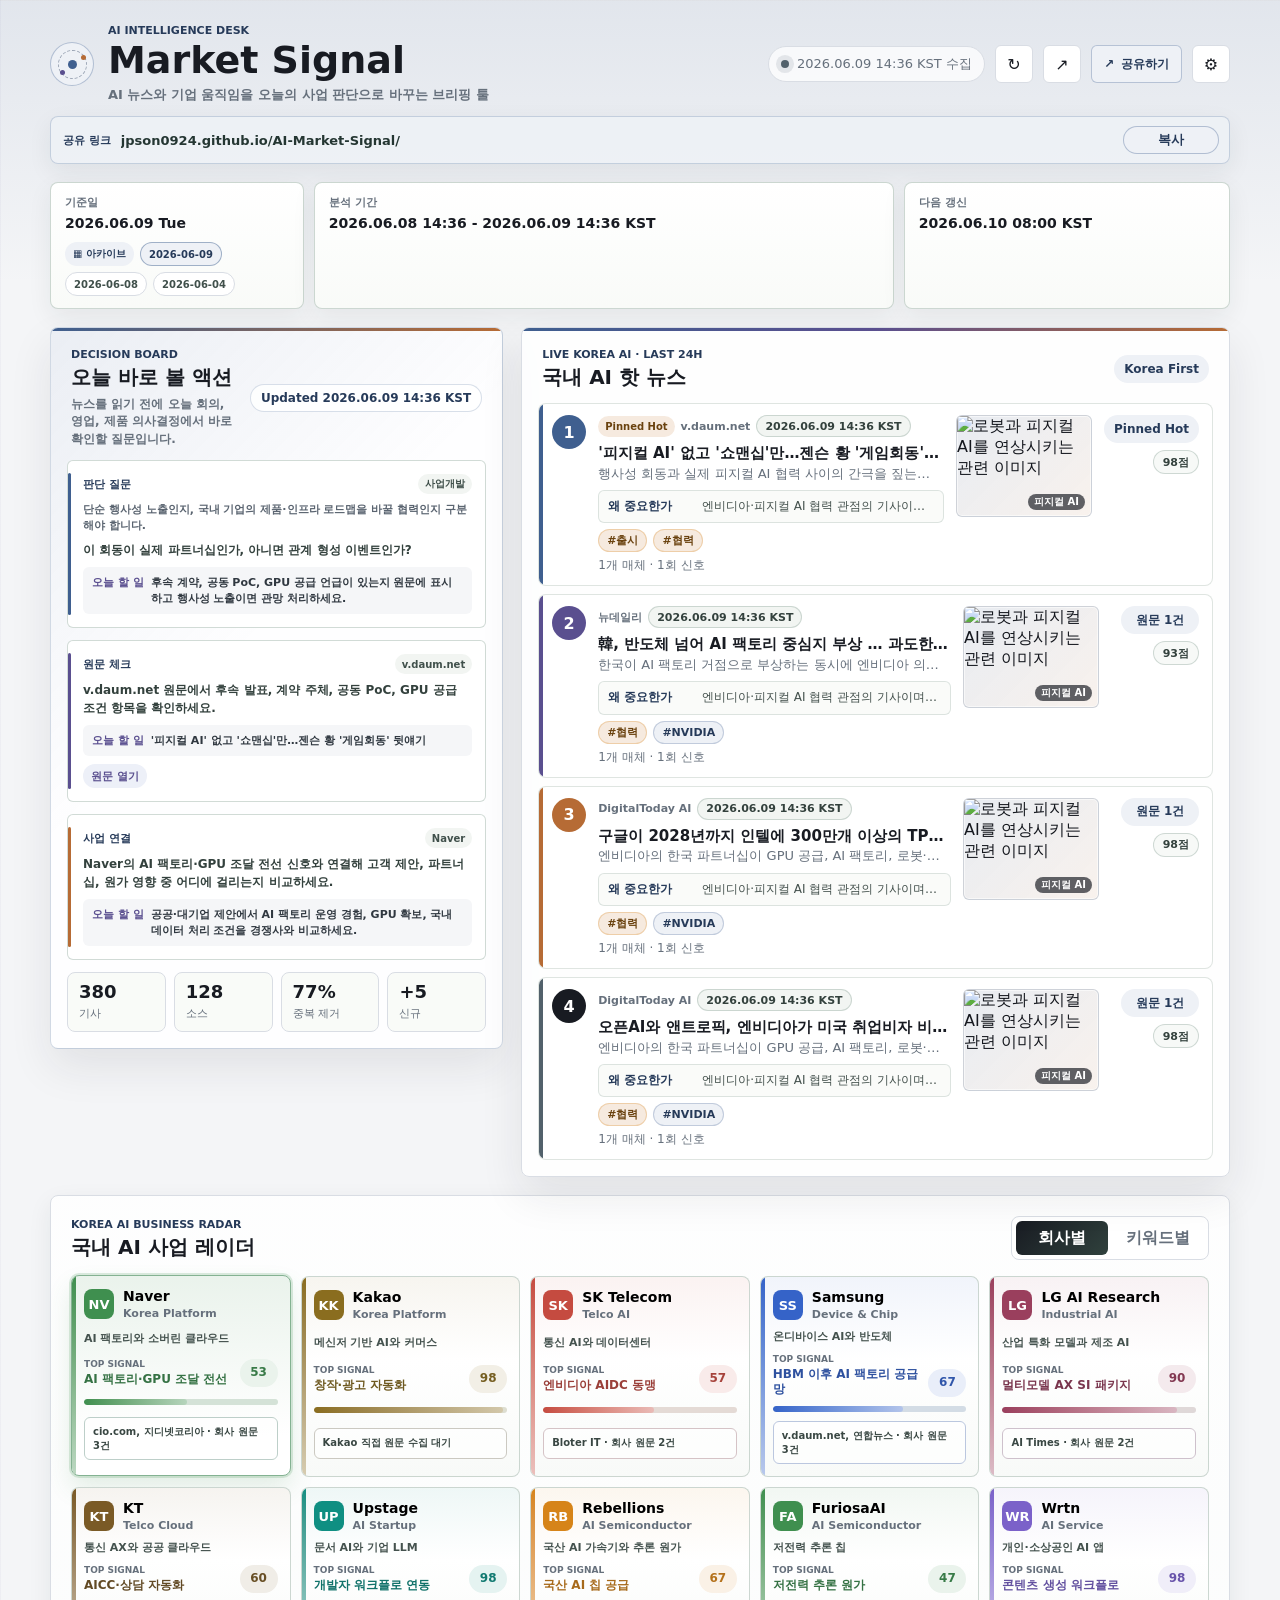
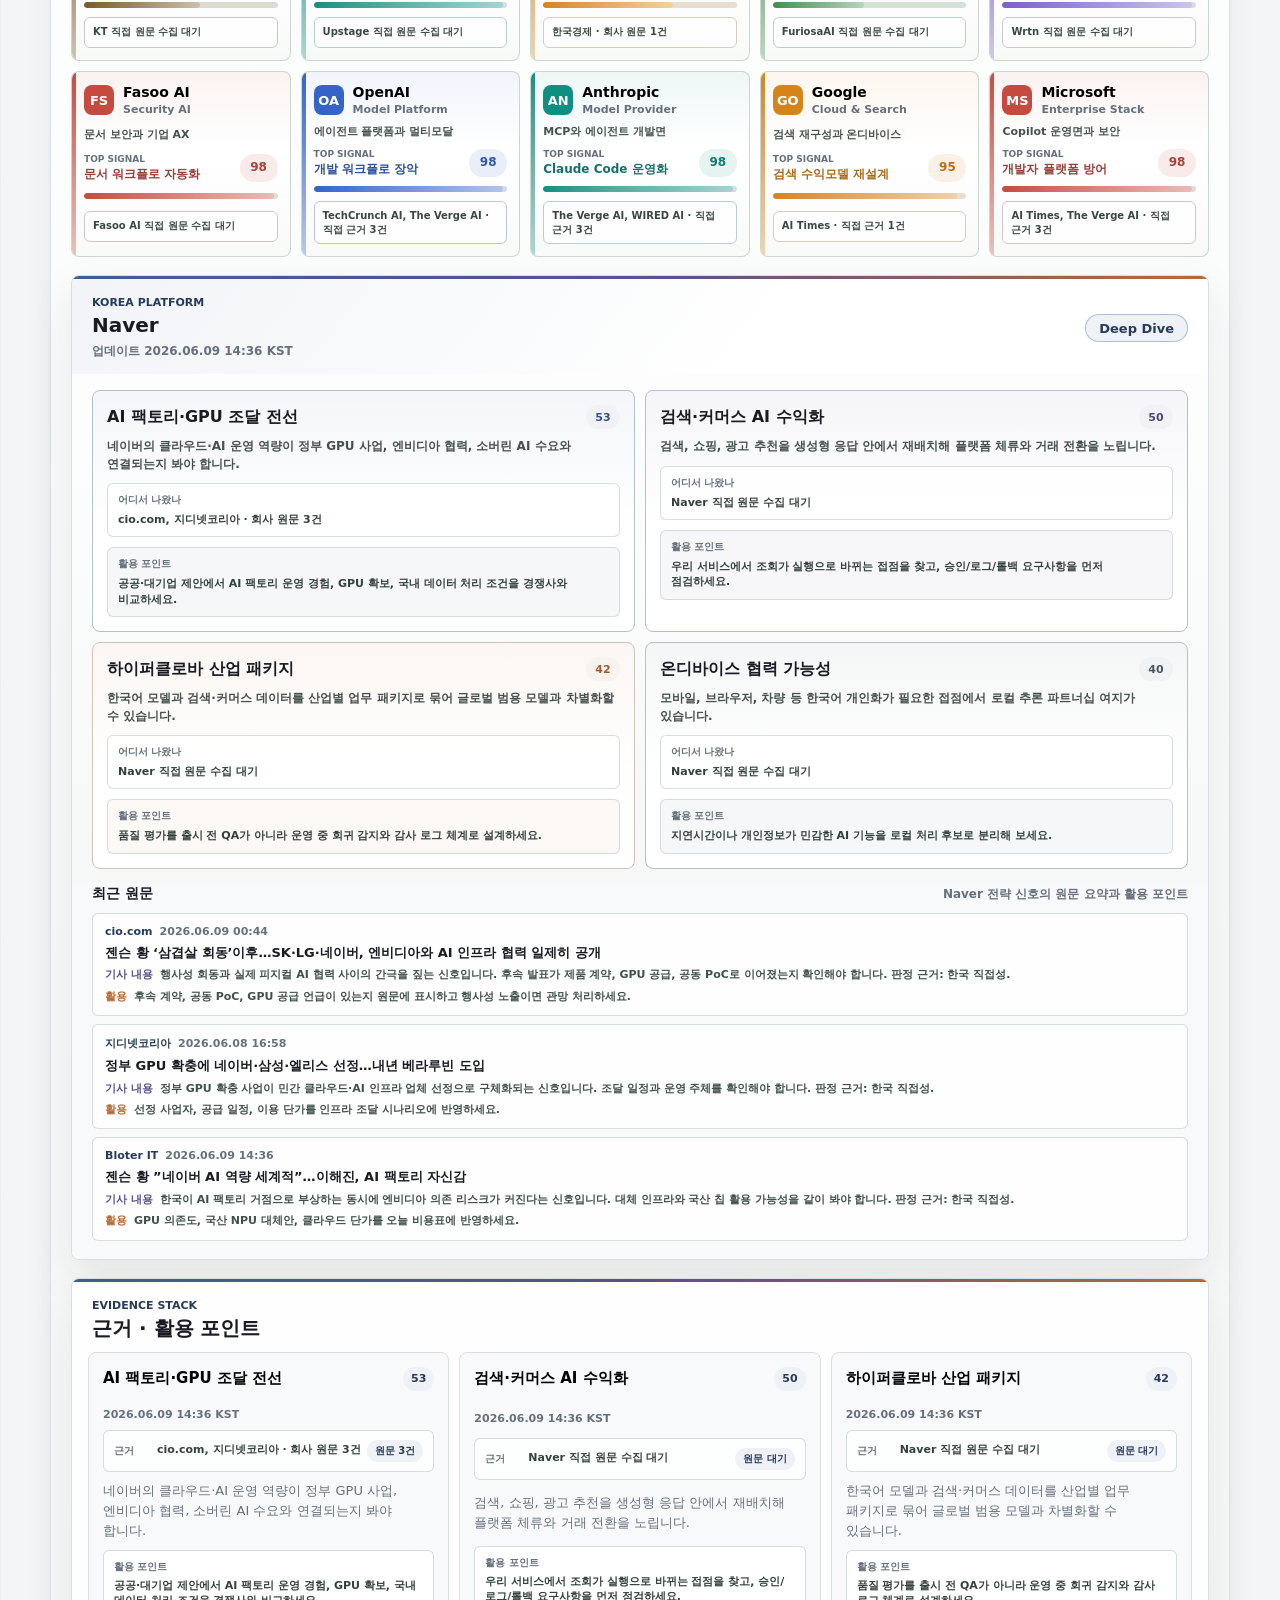
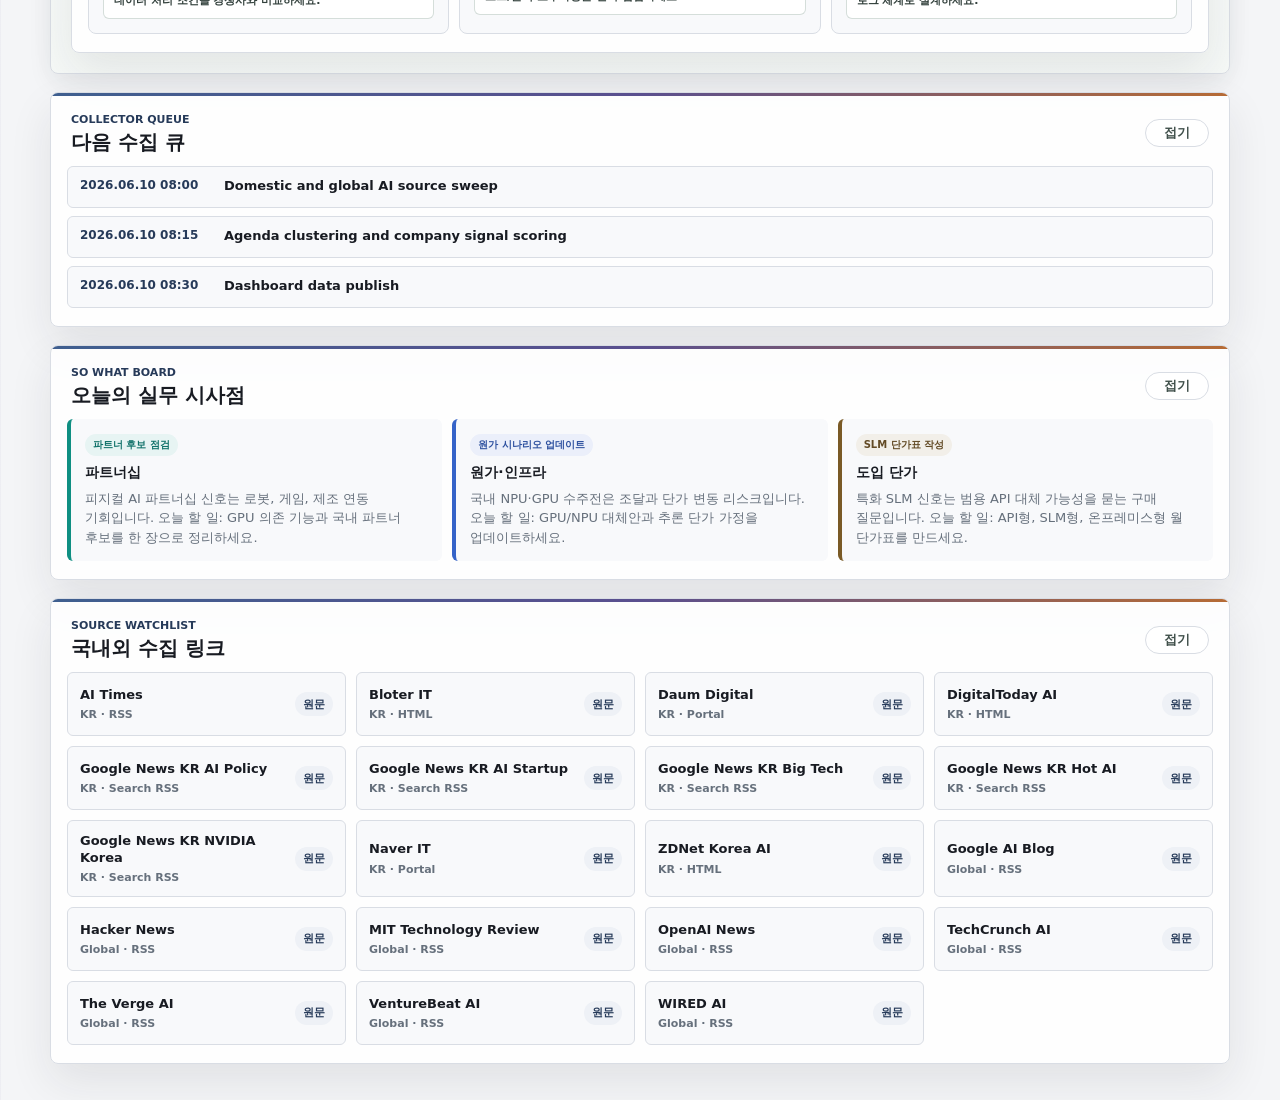
==== commit e4f1f4b2: "Add hot news thumbnails and sharper actions" ====
--- a/signal-desk-screen-share-restored.html
+++ b/signal-desk-screen-share-restored.html
@@ -4,12 +4,12 @@
     <meta charset="UTF-8" />
     <meta name="viewport" content="width=device-width, initial-scale=1.0" />
     <title>Market Signal</title>
-    <link rel="stylesheet" href="styles.css?v=202606091426" />
-    <script src="agenda-data.js?v=202606091426"></script>
+    <link rel="stylesheet" href="styles.css?v=202606091436" />
+    <script src="agenda-data.js?v=202606091436"></script>
     <script>
       window.AI_MONITORING_DESK_PUBLIC_URL = "https://jpson0924.github.io/AI-Market-Signal/";
     </script>
-    <script src="app.js?v=202606091426" defer></script>
+    <script src="app.js?v=202606091436" defer></script>
   </head>
   <body>
     <div class="app-shell">
--- a/styles.css
+++ b/styles.css
@@ -1,21 +1,21 @@
 :root {
   color-scheme: light;
-  --bg: #f5f6f3;
+  --bg: #f4f5f7;
   --surface: #ffffff;
-  --surface-soft: #f8faf7;
-  --surface-tint: #eef6f2;
-  --ink: #18211f;
-  --muted: #65706b;
-  --line: #dce3de;
-  --line-strong: #c7d3cd;
-  --teal: #0f8f82;
-  --teal-deep: #0d5f58;
-  --blue: #3563c8;
-  --amber: #d68419;
-  --red: #c54b40;
-  --green: #3f8f4f;
-  --shadow: 0 18px 44px rgba(35, 45, 42, 0.09);
-  --shadow-soft: 0 8px 24px rgba(35, 45, 42, 0.07);
+  --surface-soft: #f8f9fb;
+  --surface-tint: #eef1f6;
+  --ink: #181b22;
+  --muted: #66707c;
+  --line: #d9dde4;
+  --line-strong: #c3c9d2;
+  --teal: #3f5f8f;
+  --teal-deep: #263a59;
+  --blue: #5a4f8f;
+  --amber: #b66b35;
+  --red: #a6535c;
+  --green: #52616b;
+  --shadow: 0 18px 44px rgba(34, 38, 48, 0.09);
+  --shadow-soft: 0 8px 24px rgba(34, 38, 48, 0.07);
   --radius: 8px;
   --radius-sm: 6px;
   --space-1: 4px;
@@ -43,9 +43,9 @@
   min-height: 100vh;
   color: var(--ink);
   background:
-    linear-gradient(180deg, rgba(15, 143, 130, 0.11) 0, transparent 285px),
-    linear-gradient(90deg, rgba(53, 99, 200, 0.045) 0 1px, transparent 1px 72px),
-    linear-gradient(180deg, rgba(15, 143, 130, 0.04) 0 1px, transparent 1px 72px),
+    linear-gradient(180deg, rgba(63, 95, 143, 0.1) 0, transparent 285px),
+    linear-gradient(90deg, rgba(90, 79, 143, 0.045) 0 1px, transparent 1px 72px),
+    linear-gradient(180deg, rgba(182, 107, 53, 0.035) 0 1px, transparent 1px 72px),
     var(--bg);
 }
 
@@ -88,9 +88,9 @@
   place-items: center;
   width: 44px;
   height: 44px;
-  border: 1px solid rgba(15, 143, 130, 0.38);
+  border: 1px solid rgba(63, 95, 143, 0.34);
   border-radius: 50%;
-  background: #ecf7f4;
+  background: #eef1f6;
 }
 
 .brand-mark::before,
@@ -103,7 +103,7 @@
 .brand-mark::before {
   width: 27px;
   height: 27px;
-  border: 1px dashed rgba(15, 95, 88, 0.48);
+  border: 1px dashed rgba(38, 58, 89, 0.42);
 }
 
 .brand-mark::after {
@@ -140,6 +140,16 @@
   color: var(--muted);
   font-size: 13px;
   font-weight: 700;
+}
+
+.panel-help {
+  max-width: 420px;
+  margin: 7px 0 0;
+  color: var(--muted);
+  font-size: 12px;
+  font-weight: 750;
+  line-height: 1.45;
+  word-break: keep-all;
 }
 
 h2 {
@@ -179,7 +189,7 @@
   height: 8px;
   border-radius: 50%;
   background: var(--green);
-  box-shadow: 0 0 0 5px rgba(63, 143, 79, 0.13);
+  box-shadow: 0 0 0 5px rgba(82, 97, 107, 0.13);
 }
 
 .pulse-dot.flash {
@@ -220,10 +230,10 @@
   gap: 7px;
   min-height: 38px;
   padding: 0 12px;
-  border: 1px solid rgba(15, 143, 130, 0.35);
+  border: 1px solid rgba(63, 95, 143, 0.32);
   border-radius: var(--radius-sm);
   color: var(--teal-deep);
-  background: #ecf7f4;
+  background: #eef1f6;
   font-size: 12px;
   font-weight: 900;
   white-space: nowrap;
@@ -231,8 +241,8 @@
 
 .share-action-button:hover,
 .share-action-button:focus-visible {
-  border-color: rgba(15, 95, 88, 0.62);
-  background: #dff1ed;
+  border-color: rgba(38, 58, 89, 0.58);
+  background: #e6eaf2;
   outline: none;
   transform: translateY(-1px);
 }
@@ -248,9 +258,9 @@
   min-height: 42px;
   margin: 12px 0 18px;
   padding: 9px 10px 9px 12px;
-  border: 1px solid rgba(15, 143, 130, 0.26);
+  border: 1px solid rgba(63, 95, 143, 0.24);
   border-radius: var(--radius);
-  background: rgba(236, 247, 244, 0.82);
+  background: rgba(238, 241, 246, 0.86);
   box-shadow: var(--shadow-soft);
 }
 
@@ -287,8 +297,8 @@
 
 .icon-button:hover,
 .icon-button:focus-visible {
-  border-color: rgba(15, 143, 130, 0.55);
-  background: #ecf7f4;
+  border-color: rgba(63, 95, 143, 0.55);
+  background: #eef1f6;
   outline: none;
   transform: translateY(-1px);
 }
@@ -349,7 +359,7 @@
   min-height: 24px;
   padding: 0 8px;
   border-radius: 999px;
-  background: #ecf7f4;
+  background: #eef1f6;
   color: var(--teal-deep);
   font-size: 10px;
   font-weight: 900;
@@ -370,9 +380,9 @@
 .history-chip.active,
 .history-chip:hover,
 .history-chip:focus-visible {
-  border-color: rgba(15, 143, 130, 0.45);
+  border-color: rgba(63, 95, 143, 0.45);
   color: var(--teal-deep);
-  background: #e8f5f2;
+  background: #eef1f6;
   outline: none;
 }
 
@@ -428,7 +438,7 @@
 .panel-chip {
   padding: 0 10px;
   color: var(--teal-deep);
-  background: #e8f5f2;
+  background: #eef1f6;
   font-size: 12px;
   font-weight: 800;
 }
@@ -438,7 +448,7 @@
   align-items: center;
   min-height: 28px;
   padding: 0 10px;
-  border: 1px solid rgba(15, 143, 130, 0.2);
+  border: 1px solid rgba(63, 95, 143, 0.2);
   border-radius: 999px;
   color: var(--teal-deep);
   background: rgba(255, 255, 255, 0.82);
@@ -457,20 +467,20 @@
 
 .hot-list {
   display: grid;
-  gap: 10px;
+  gap: 8px;
   margin: 0;
-  padding: 0 16px 18px;
+  padding: 0 16px 16px;
   list-style: none;
 }
 
 .hot-item {
   position: relative;
   display: grid;
-  grid-template-columns: auto minmax(0, 1fr) minmax(92px, auto);
-  gap: 10px;
+  grid-template-columns: auto minmax(0, 1fr) minmax(116px, 136px) minmax(88px, auto);
+  gap: 12px;
   align-items: start;
   width: 100%;
-  padding: 13px 14px;
+  padding: 11px 13px;
   border: 1px solid rgba(220, 227, 222, 0.9);
   border-radius: var(--radius);
   text-align: left;
@@ -510,8 +520,8 @@
 
 .hot-item:hover,
 .hot-item:focus-visible {
-  border-color: rgba(15, 143, 130, 0.55);
-  box-shadow: 0 14px 32px rgba(15, 143, 130, 0.12);
+  border-color: rgba(63, 95, 143, 0.55);
+  box-shadow: 0 14px 32px rgba(63, 95, 143, 0.12);
   outline: none;
   transform: translateY(-1px);
 }
@@ -558,7 +568,7 @@
   padding: 0 7px;
   border-radius: 999px;
   color: #6a420f;
-  background: #fff4df;
+  background: #f6eadf;
   font-size: 10px;
   font-weight: 900;
 }
@@ -569,7 +579,7 @@
   overflow-wrap: anywhere;
   word-break: break-all;
   -webkit-box-orient: vertical;
-  -webkit-line-clamp: 2;
+  -webkit-line-clamp: 1;
 }
 
 .hot-copy p,
@@ -588,15 +598,15 @@
   display: -webkit-box;
   overflow: hidden;
   -webkit-box-orient: vertical;
-  -webkit-line-clamp: 2;
+  -webkit-line-clamp: 1;
 }
 
 .hot-reason {
   display: grid;
   grid-template-columns: 84px minmax(0, 1fr);
   gap: 10px;
-  margin-top: 8px;
-  padding: 8px 10px;
+  margin-top: 6px;
+  padding: 7px 9px;
   border: 1px solid rgba(199, 211, 205, 0.58);
   border-radius: var(--radius-sm);
   background: rgba(248, 250, 247, 0.72);
@@ -617,7 +627,7 @@
   word-break: keep-all;
   overflow-wrap: anywhere;
   -webkit-box-orient: vertical;
-  -webkit-line-clamp: 2;
+  -webkit-line-clamp: 1;
 }
 
 .hot-evidence {
@@ -661,7 +671,7 @@
   display: flex;
   flex-wrap: wrap;
   gap: 6px;
-  margin-top: 8px;
+  margin-top: 6px;
 }
 
 .hot-tags em,
@@ -670,10 +680,10 @@
   align-items: center;
   min-height: 23px;
   padding: 0 8px;
-  border: 1px solid rgba(15, 143, 130, 0.14);
+  border: 1px solid rgba(63, 95, 143, 0.14);
   border-radius: 999px;
   color: #1c3936;
-  background: #e9f4f1;
+  background: #eef1f6;
   font-size: 11px;
   font-style: normal;
   font-weight: 850;
@@ -682,25 +692,25 @@
 .hot-tag[data-tag-type="action"] {
   border-color: rgba(214, 132, 25, 0.28);
   color: #6a420f;
-  background: #fff4df;
+  background: #f6eadf;
 }
 
 .hot-tag[data-tag-type="tech"] {
   border-color: rgba(53, 99, 200, 0.24);
   color: #203f87;
-  background: #eef3ff;
+  background: #edf0f8;
 }
 
 .hot-tag[data-tag-type="risk"] {
   border-color: rgba(197, 75, 64, 0.24);
   color: #8b2f28;
-  background: #fff0ee;
+  background: #f7ecee;
 }
 
 .hot-tag[data-tag-type="company"] {
-  border-color: rgba(15, 143, 130, 0.26);
+  border-color: rgba(63, 95, 143, 0.26);
   color: var(--teal-deep);
-  background: #e6f6f2;
+  background: #eef1f6;
 }
 
 .hot-tag {
@@ -713,8 +723,8 @@
 
 .hot-tag:hover,
 .hot-tag:focus-visible {
-  border-color: rgba(15, 143, 130, 0.46);
-  background: #dff1ed;
+  border-color: rgba(63, 95, 143, 0.46);
+  background: #e6eaf2;
   outline: none;
   transform: translateY(-1px);
 }
@@ -729,6 +739,64 @@
   font-size: 12px;
 }
 
+.hot-thumb {
+  position: relative;
+  display: block;
+  width: 100%;
+  min-width: 116px;
+  aspect-ratio: 4 / 3;
+  border: 1px solid rgba(195, 201, 210, 0.78);
+  border-radius: var(--radius-sm);
+  background: linear-gradient(135deg, rgba(63, 95, 143, 0.12), rgba(182, 107, 53, 0.09));
+  box-shadow: inset 0 0 0 1px rgba(255, 255, 255, 0.54);
+  overflow: hidden;
+}
+
+.hot-thumb img {
+  display: block;
+  width: 100%;
+  height: 100%;
+  object-fit: cover;
+  filter: saturate(0.9) contrast(1.04);
+  transition: transform 180ms ease;
+}
+
+.hot-item:hover .hot-thumb img,
+.hot-item:focus-visible .hot-thumb img {
+  transform: scale(1.035);
+}
+
+.hot-thumb em {
+  position: absolute;
+  right: 6px;
+  bottom: 6px;
+  max-width: calc(100% - 12px);
+  padding: 3px 6px;
+  border-radius: 999px;
+  color: #ffffff;
+  background: rgba(24, 27, 34, 0.68);
+  font-size: 10px;
+  font-style: normal;
+  font-weight: 850;
+  line-height: 1;
+  overflow: hidden;
+  text-overflow: ellipsis;
+  white-space: nowrap;
+}
+
+.hot-thumb.empty {
+  display: grid;
+  place-items: center;
+}
+
+.hot-thumb.empty span {
+  color: var(--teal-deep);
+  font-size: 11px;
+  font-weight: 900;
+  letter-spacing: 0.04em;
+  text-transform: uppercase;
+}
+
 .hot-origin {
   display: inline-flex;
   align-items: center;
@@ -737,7 +805,7 @@
   border: 1px solid rgba(53, 99, 200, 0.24);
   border-radius: 999px;
   color: var(--blue);
-  background: #eef3ff;
+  background: #edf0f8;
   font-size: 11px;
   font-weight: 850;
   text-decoration: none;
@@ -767,7 +835,7 @@
   min-width: 78px;
   padding: 0 10px;
   color: var(--teal-deep);
-  background: #ecf7f4;
+  background: #eef1f6;
   font-size: 12px;
   font-weight: 800;
 }
@@ -796,9 +864,9 @@
 .signal-panel {
   display: grid;
   grid-template-columns: 1fr;
-  border-color: rgba(15, 143, 130, 0.24);
+  border-color: rgba(63, 95, 143, 0.24);
   background:
-    linear-gradient(135deg, rgba(15, 143, 130, 0.1), transparent 44%),
+    linear-gradient(135deg, rgba(63, 95, 143, 0.1), transparent 44%),
     rgba(255, 255, 255, 0.9);
 }
 
@@ -873,7 +941,7 @@
 
 .action-board {
   display: grid;
-  gap: 10px;
+  gap: 12px;
   grid-column: auto;
   grid-row: auto;
   align-content: start;
@@ -883,8 +951,8 @@
 .action-item {
   position: relative;
   display: grid;
-  gap: 7px;
-  padding: 12px 13px 12px 15px;
+  gap: 8px;
+  padding: 13px 13px 13px 15px;
   border: 1px solid rgba(199, 211, 205, 0.82);
   border-radius: var(--radius-sm);
   background: #ffffff;
@@ -907,11 +975,33 @@
   background: var(--amber);
 }
 
+.action-label {
+  display: flex;
+  align-items: center;
+  justify-content: space-between;
+  gap: 8px;
+  min-width: 0;
+}
+
 .action-item b {
   color: var(--teal-deep);
   font-size: 11px;
   font-weight: 850;
   min-width: 0;
+}
+
+.action-label em {
+  display: inline-flex;
+  flex: 0 0 auto;
+  align-items: center;
+  min-height: 20px;
+  padding: 0 7px;
+  border-radius: 999px;
+  color: #40504b;
+  background: #f2f5f2;
+  font-size: 10px;
+  font-style: normal;
+  font-weight: 850;
 }
 
 .action-item p {
@@ -926,7 +1016,39 @@
   word-break: break-all;
   overflow-wrap: anywhere;
   -webkit-box-orient: vertical;
-  -webkit-line-clamp: 2;
+  -webkit-line-clamp: 4;
+}
+
+.action-why {
+  display: block;
+  color: #5a6470;
+  font-size: 11px;
+  font-weight: 750;
+  line-height: 1.45;
+}
+
+.action-next {
+  display: grid;
+  grid-template-columns: auto 1fr;
+  gap: 7px;
+  align-items: start;
+  padding: 8px 9px;
+  border-radius: var(--radius-sm);
+  color: #303840;
+  background: #f5f6f8;
+  font-size: 11px;
+  font-weight: 800;
+  line-height: 1.4;
+}
+
+.action-next b {
+  color: var(--blue);
+  white-space: nowrap;
+}
+
+.action-next em {
+  min-width: 0;
+  font-style: normal;
 }
 
 .action-item a {
@@ -937,7 +1059,7 @@
   padding: 0 8px;
   border-radius: 999px;
   color: var(--blue);
-  background: #eef3ff;
+  background: #edf0f8;
   font-size: 11px;
   font-weight: 850;
   text-decoration: none;
@@ -1186,16 +1308,16 @@
 
 .radar-panel {
   background:
-    linear-gradient(135deg, rgba(15, 143, 130, 0.07), transparent 36%),
+    linear-gradient(135deg, rgba(63, 95, 143, 0.07), transparent 36%),
     linear-gradient(180deg, #ffffff, #fbfcfb);
 }
 
 .small-action {
   min-width: 96px;
   padding: 0 13px;
-  border: 1px solid rgba(15, 143, 130, 0.35);
+  border: 1px solid rgba(63, 95, 143, 0.35);
   color: var(--teal-deep);
-  background: #ecf7f4;
+  background: #eef1f6;
   font-size: 13px;
   font-weight: 850;
   transition:
@@ -1229,20 +1351,48 @@
 
 .small-action:hover,
 .small-action:focus-visible {
-  border-color: rgba(15, 95, 88, 0.65);
-  background: #dff1ed;
+  border-color: rgba(38, 58, 89, 0.65);
+  background: #e6eaf2;
   outline: none;
   transform: translateY(-1px);
 }
 
 .signal-stack {
   display: grid;
+  grid-template-columns: repeat(2, minmax(0, 1fr));
   gap: 10px;
-  min-height: 246px;
+  min-height: 0;
   padding: 16px 20px 14px;
   background:
     linear-gradient(180deg, rgba(255, 255, 255, 0.72), rgba(245, 248, 246, 0.72)),
     var(--surface-soft);
+}
+
+.business-signal-card {
+  display: grid;
+  gap: 10px;
+  align-content: start;
+  min-height: 188px;
+  padding: 14px;
+  border: 1px solid color-mix(in srgb, var(--signal-color) 24%, var(--line));
+  border-radius: var(--radius);
+  color: var(--ink);
+  background:
+    linear-gradient(180deg, color-mix(in srgb, var(--signal-color) 6%, #ffffff), #ffffff 58%),
+    var(--surface);
+  text-align: left;
+  transition:
+    border-color 160ms ease,
+    transform 160ms ease,
+    box-shadow 160ms ease;
+}
+
+.business-signal-card:hover,
+.business-signal-card:focus-visible {
+  border-color: color-mix(in srgb, var(--signal-color) 52%, var(--line));
+  box-shadow: 0 12px 24px color-mix(in srgb, var(--signal-color) 12%, transparent);
+  outline: none;
+  transform: translateY(-1px);
 }
 
 .focus-distribution {
@@ -1312,6 +1462,39 @@
     box-shadow 160ms ease;
 }
 
+.signal-proof-block {
+  display: grid;
+  gap: 5px;
+  padding: 9px 10px;
+  border: 1px solid rgba(199, 211, 205, 0.72);
+  border-radius: var(--radius-sm);
+  background: rgba(255, 255, 255, 0.74);
+}
+
+.signal-proof-block b {
+  color: var(--muted);
+  font-size: 10px;
+  font-weight: 850;
+}
+
+.signal-proof-block em {
+  display: -webkit-box;
+  overflow: hidden;
+  color: #33413d;
+  font-size: 11px;
+  font-style: normal;
+  font-weight: 800;
+  line-height: 1.4;
+  word-break: keep-all;
+  overflow-wrap: anywhere;
+  -webkit-box-orient: vertical;
+  -webkit-line-clamp: 2;
+}
+
+.signal-proof-block.action {
+  background: color-mix(in srgb, var(--signal-color) 5%, #ffffff);
+}
+
 .signal-row:hover,
 .signal-row:focus-visible {
   border-color: color-mix(in srgb, var(--signal-color) 55%, var(--line));
@@ -1492,6 +1675,122 @@
   overflow-wrap: anywhere;
 }
 
+.company-news-list {
+  display: grid;
+  gap: 10px;
+  padding: 0 20px 18px;
+  background: var(--surface-soft);
+}
+
+.company-news-heading {
+  display: flex;
+  align-items: baseline;
+  justify-content: space-between;
+  gap: 12px;
+  padding-top: 2px;
+}
+
+.company-news-heading b {
+  color: var(--ink);
+  font-size: 14px;
+  font-weight: 900;
+}
+
+.company-news-heading span {
+  color: var(--muted);
+  font-size: 12px;
+  font-weight: 750;
+  text-align: right;
+}
+
+.company-news-items {
+  display: grid;
+  gap: 8px;
+}
+
+.company-news-item {
+  display: grid;
+  gap: 6px;
+  padding: 11px 12px;
+  border: 1px solid rgba(199, 211, 205, 0.74);
+  border-radius: var(--radius-sm);
+  color: inherit;
+  background: rgba(255, 255, 255, 0.78);
+  text-decoration: none;
+  transition:
+    border-color 160ms ease,
+    background 160ms ease;
+}
+
+.company-news-item:hover,
+.company-news-item:focus-visible {
+  border-color: rgba(63, 95, 143, 0.48);
+  background: #ffffff;
+  outline: none;
+}
+
+.news-meta {
+  display: flex;
+  align-items: center;
+  flex-wrap: wrap;
+  gap: 7px;
+  color: var(--muted);
+  font-size: 11px;
+  font-weight: 850;
+}
+
+.news-meta b {
+  color: var(--teal-deep);
+}
+
+.news-meta em {
+  font-style: normal;
+}
+
+.company-news-item strong {
+  display: -webkit-box;
+  overflow: hidden;
+  color: var(--ink);
+  font-size: 13px;
+  font-weight: 850;
+  line-height: 1.35;
+  word-break: keep-all;
+  overflow-wrap: anywhere;
+  -webkit-box-orient: vertical;
+  -webkit-line-clamp: 2;
+}
+
+.news-context,
+.empty-news {
+  color: #40504b;
+  font-size: 11px;
+  font-weight: 800;
+  line-height: 1.4;
+}
+
+.news-context {
+  display: grid;
+  grid-template-columns: auto 1fr;
+  gap: 7px;
+}
+
+.news-context b {
+  color: var(--blue);
+  white-space: nowrap;
+}
+
+.news-context.action b {
+  color: var(--amber);
+}
+
+.empty-news {
+  display: block;
+  padding: 12px;
+  border: 1px dashed var(--line-strong);
+  border-radius: var(--radius-sm);
+  background: rgba(255, 255, 255, 0.62);
+}
+
 .stack-list {
   display: grid;
   grid-template-columns: repeat(3, minmax(0, 1fr));
@@ -1511,7 +1810,7 @@
 
 .stack-item:hover,
 .stack-item:focus-visible {
-  border-color: rgba(15, 143, 130, 0.55);
+  border-color: rgba(63, 95, 143, 0.55);
   outline: none;
 }
 
@@ -1527,7 +1826,7 @@
   min-height: 24px;
   padding: 0 8px;
   color: var(--teal-deep);
-  background: #e8f5f2;
+  background: #eef1f6;
   font-size: 11px;
   font-weight: 850;
 }
@@ -1552,7 +1851,7 @@
   padding: 0 8px;
   border-radius: 999px;
   color: var(--teal-deep);
-  background: #e8f5f2;
+  background: #eef1f6;
   font-size: 10px;
   font-weight: 850;
   white-space: nowrap;
@@ -1691,7 +1990,7 @@
 
 .timeline-link:hover,
 .timeline-link:focus-visible {
-  border-color: rgba(15, 143, 130, 0.55);
+  border-color: rgba(63, 95, 143, 0.55);
   outline: none;
 }
 
@@ -1703,9 +2002,21 @@
   padding: 0 8px;
   border-radius: 999px;
   color: var(--teal-deep);
-  background: #ecf7f4;
-  font-size: 11px;
-  font-weight: 850;
+  background: #eef1f6;
+  font-size: 11px;
+  font-weight: 850;
+}
+
+.timeline-takeaway {
+  display: block;
+  margin-top: 2px;
+  padding: 8px 9px;
+  border-radius: var(--radius-sm);
+  color: #33413d;
+  background: #f5f6f8;
+  font-size: 11px;
+  font-weight: 850;
+  line-height: 1.4;
 }
 
 .timeline-brief {
@@ -1715,7 +2026,7 @@
   min-height: 26px;
   max-width: 104px;
   padding: 0 9px;
-  border: 1px solid rgba(15, 143, 130, 0.65);
+  border: 1px solid rgba(63, 95, 143, 0.65);
   border-radius: 999px;
   color: #ffffff;
   background: var(--teal-deep);
@@ -1727,7 +2038,7 @@
 
 .timeline-brief:hover,
 .timeline-brief:focus-visible {
-  border-color: rgba(15, 143, 130, 0.62);
+  border-color: rgba(63, 95, 143, 0.62);
   background: var(--teal);
   outline: none;
 }
@@ -1803,7 +2114,7 @@
 
 .source-link:hover,
 .source-link:focus-visible {
-  border-color: rgba(15, 143, 130, 0.55);
+  border-color: rgba(63, 95, 143, 0.55);
   outline: none;
 }
 
@@ -1834,7 +2145,7 @@
   padding: 0 8px;
   border-radius: 999px;
   color: var(--teal-deep);
-  background: #e8f5f2;
+  background: #eef1f6;
   font-size: 11px;
 }
 
@@ -2066,13 +2377,13 @@
 
 @keyframes pulseFlash {
   0% {
-    box-shadow: 0 0 0 4px rgba(63, 143, 79, 0.18);
+    box-shadow: 0 0 0 4px rgba(82, 97, 107, 0.18);
   }
   55% {
-    box-shadow: 0 0 0 12px rgba(63, 143, 79, 0);
+    box-shadow: 0 0 0 12px rgba(82, 97, 107, 0);
   }
   100% {
-    box-shadow: 0 0 0 5px rgba(63, 143, 79, 0.13);
+    box-shadow: 0 0 0 5px rgba(82, 97, 107, 0.13);
   }
 }
 
@@ -2190,6 +2501,13 @@
 
   .hot-item {
     grid-template-columns: auto minmax(0, 1fr);
+  }
+
+  .hot-thumb {
+    grid-column: 2;
+    width: min(160px, 100%);
+    min-width: 0;
+    aspect-ratio: 16 / 9;
   }
 
   .hot-reason {
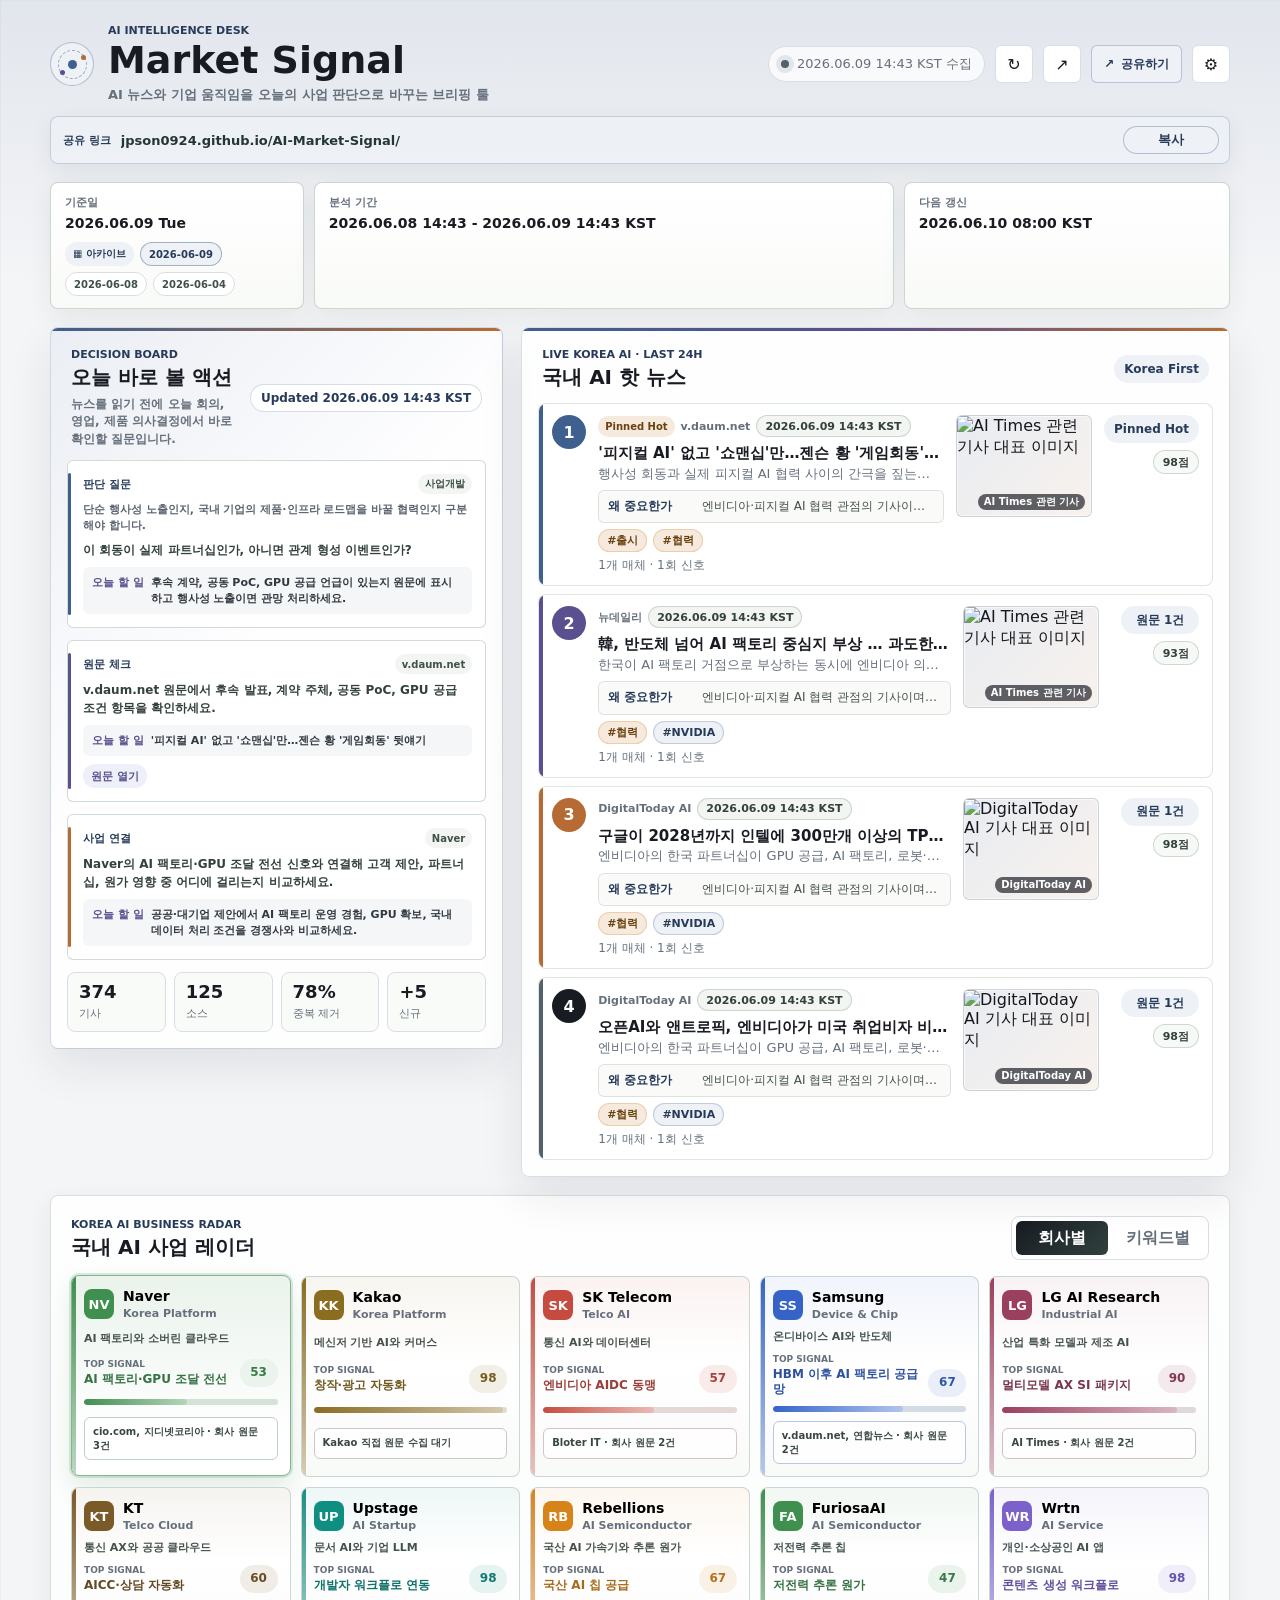
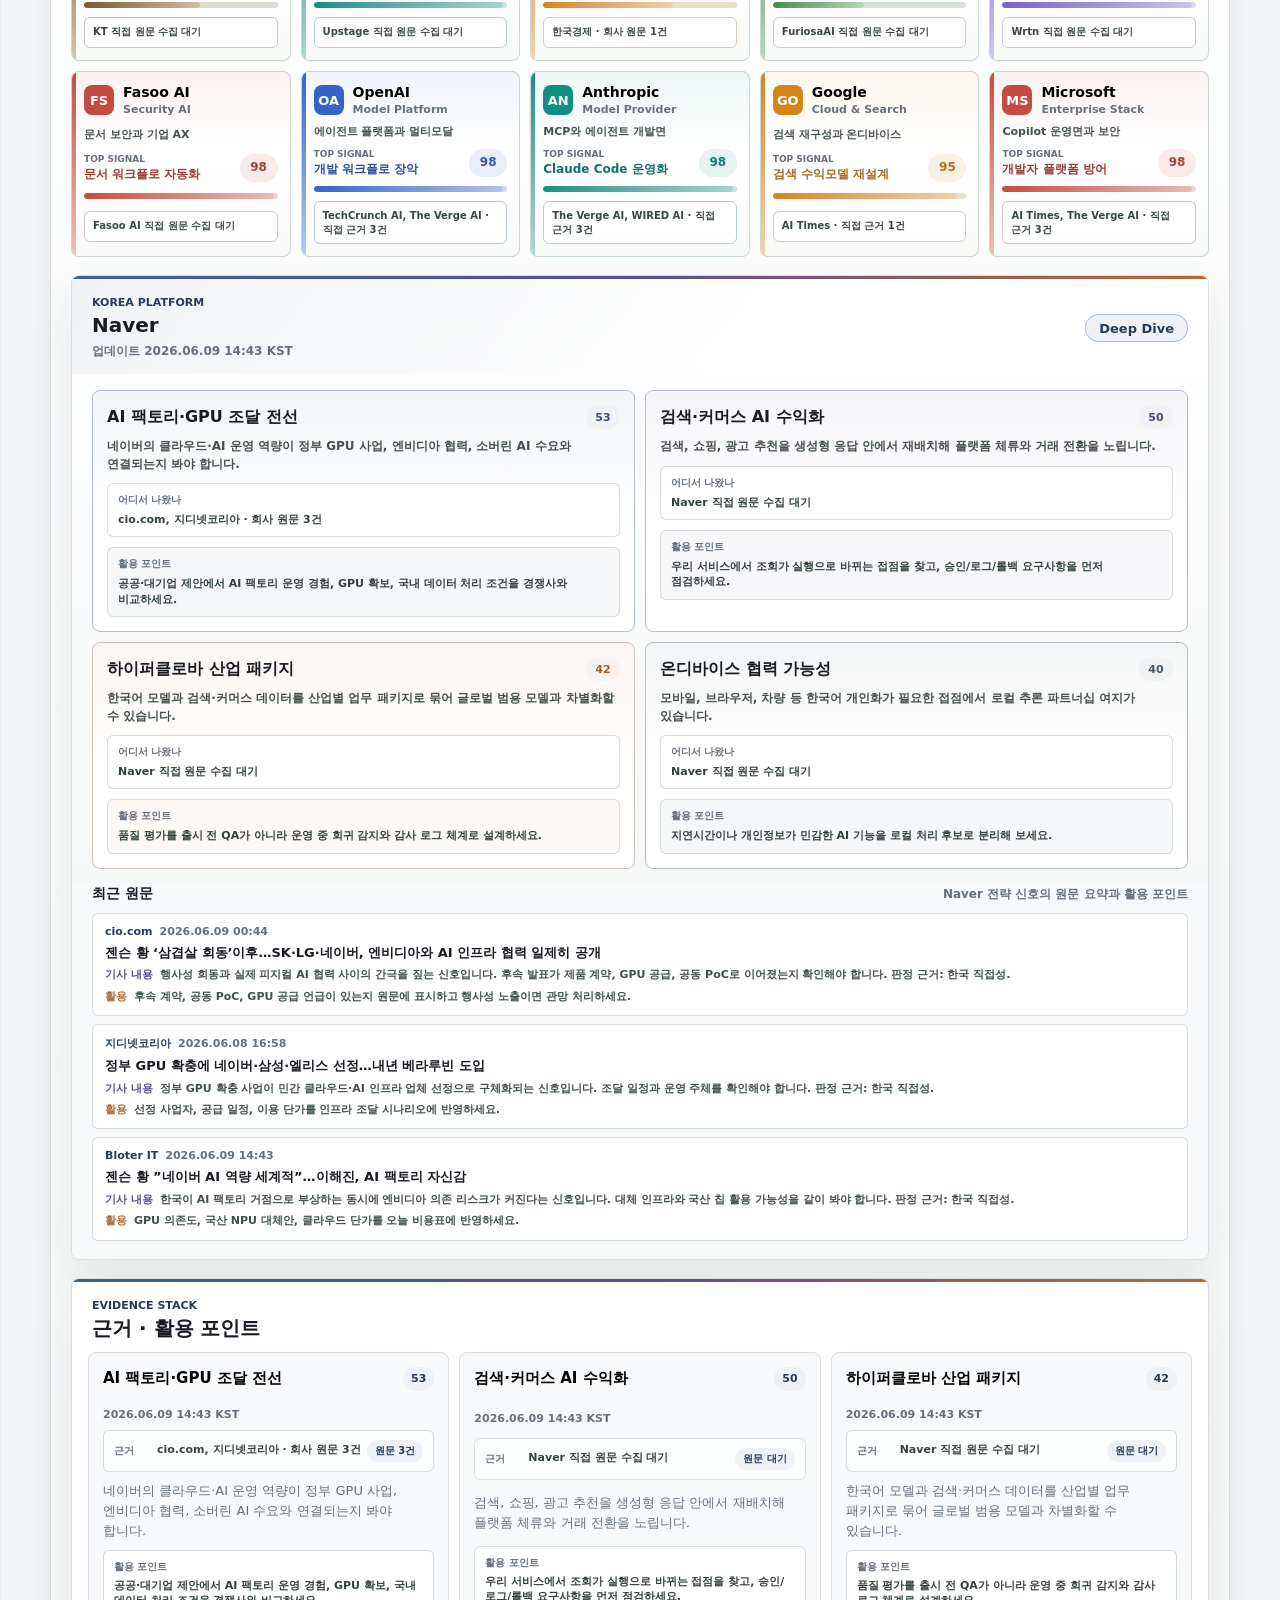
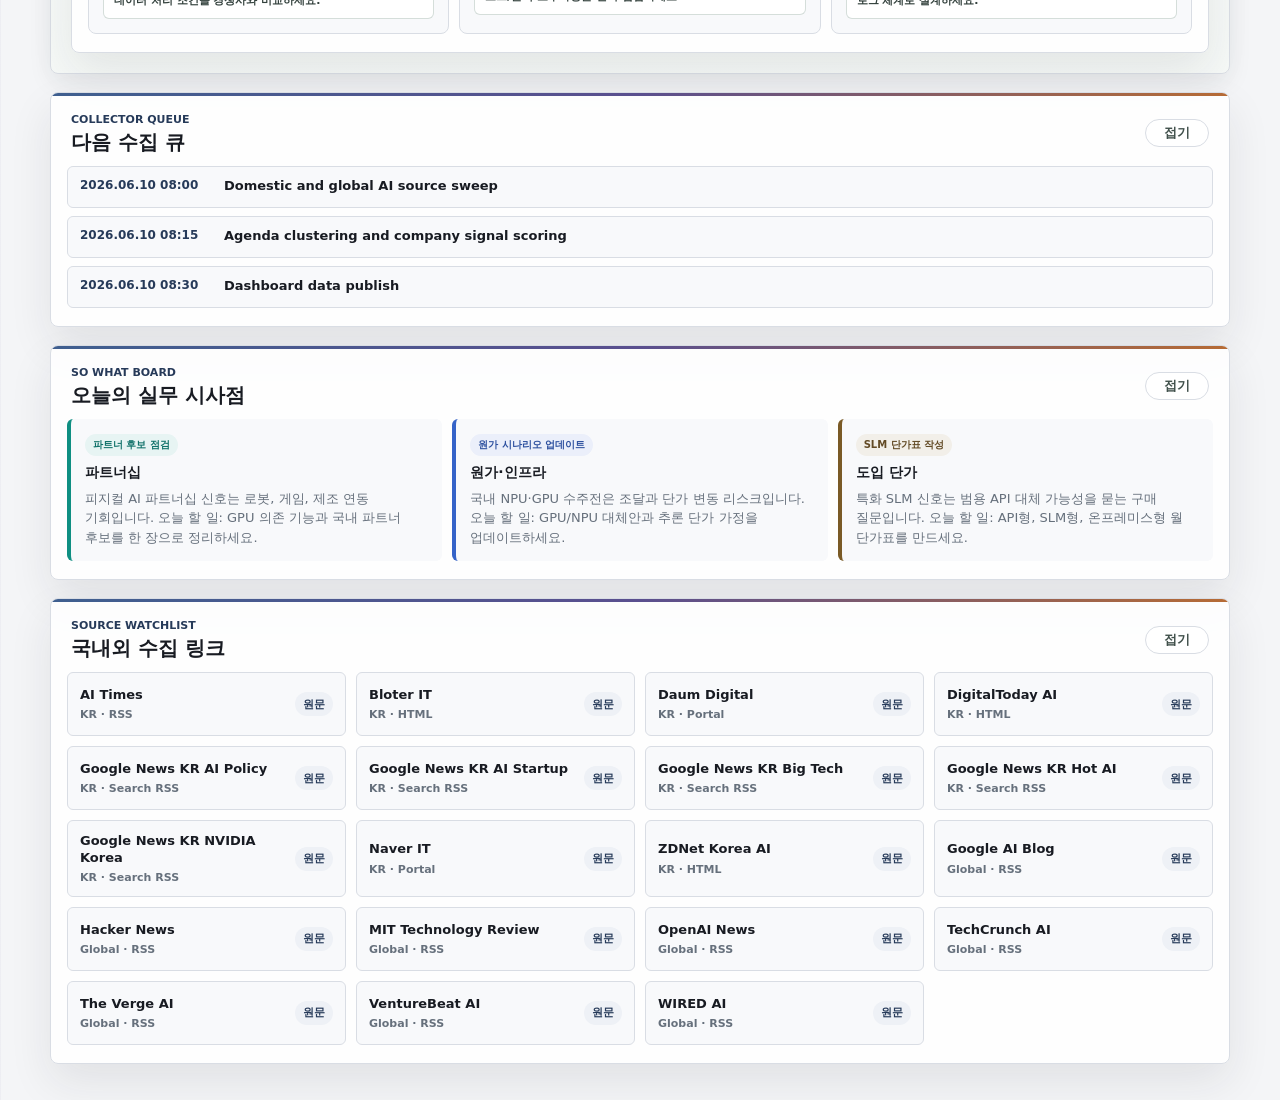
==== commit 4c48471e: "Use article images for hot news cards" ====
--- a/signal-desk-screen-share-restored.html
+++ b/signal-desk-screen-share-restored.html
@@ -4,12 +4,12 @@
     <meta charset="UTF-8" />
     <meta name="viewport" content="width=device-width, initial-scale=1.0" />
     <title>Market Signal</title>
-    <link rel="stylesheet" href="styles.css?v=202606091436" />
-    <script src="agenda-data.js?v=202606091436"></script>
+    <link rel="stylesheet" href="styles.css?v=202606091443" />
+    <script src="agenda-data.js?v=202606091443"></script>
     <script>
       window.AI_MONITORING_DESK_PUBLIC_URL = "https://jpson0924.github.io/AI-Market-Signal/";
     </script>
-    <script src="app.js?v=202606091436" defer></script>
+    <script src="app.js?v=202606091443" defer></script>
   </head>
   <body>
     <div class="app-shell">
--- a/styles.css
+++ b/styles.css
@@ -502,6 +502,10 @@
   content: "";
 }
 
+.hot-item.no-thumb {
+  grid-template-columns: auto minmax(0, 1fr) minmax(88px, auto);
+}
+
 .hot-list li:nth-child(2) .hot-item::before {
   background: var(--blue);
 }
@@ -782,19 +786,6 @@
   overflow: hidden;
   text-overflow: ellipsis;
   white-space: nowrap;
-}
-
-.hot-thumb.empty {
-  display: grid;
-  place-items: center;
-}
-
-.hot-thumb.empty span {
-  color: var(--teal-deep);
-  font-size: 11px;
-  font-weight: 900;
-  letter-spacing: 0.04em;
-  text-transform: uppercase;
 }
 
 .hot-origin {
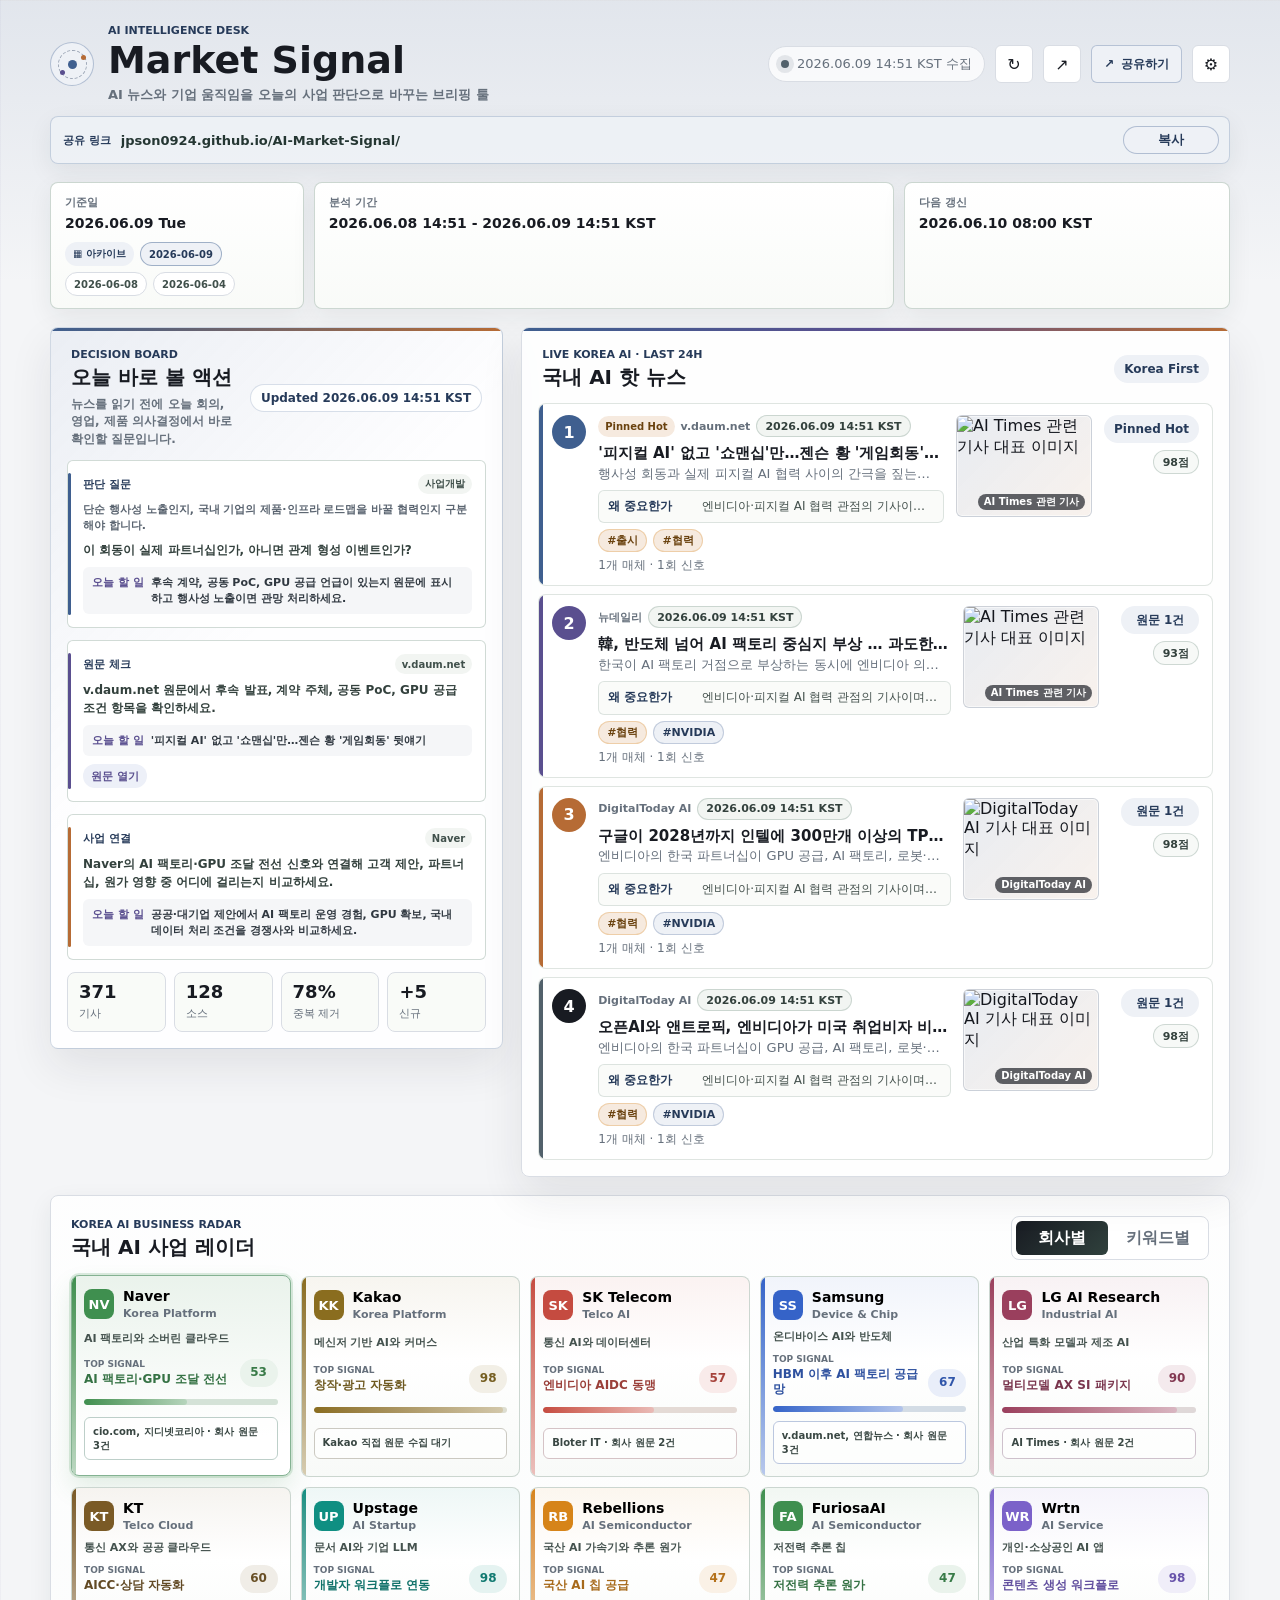
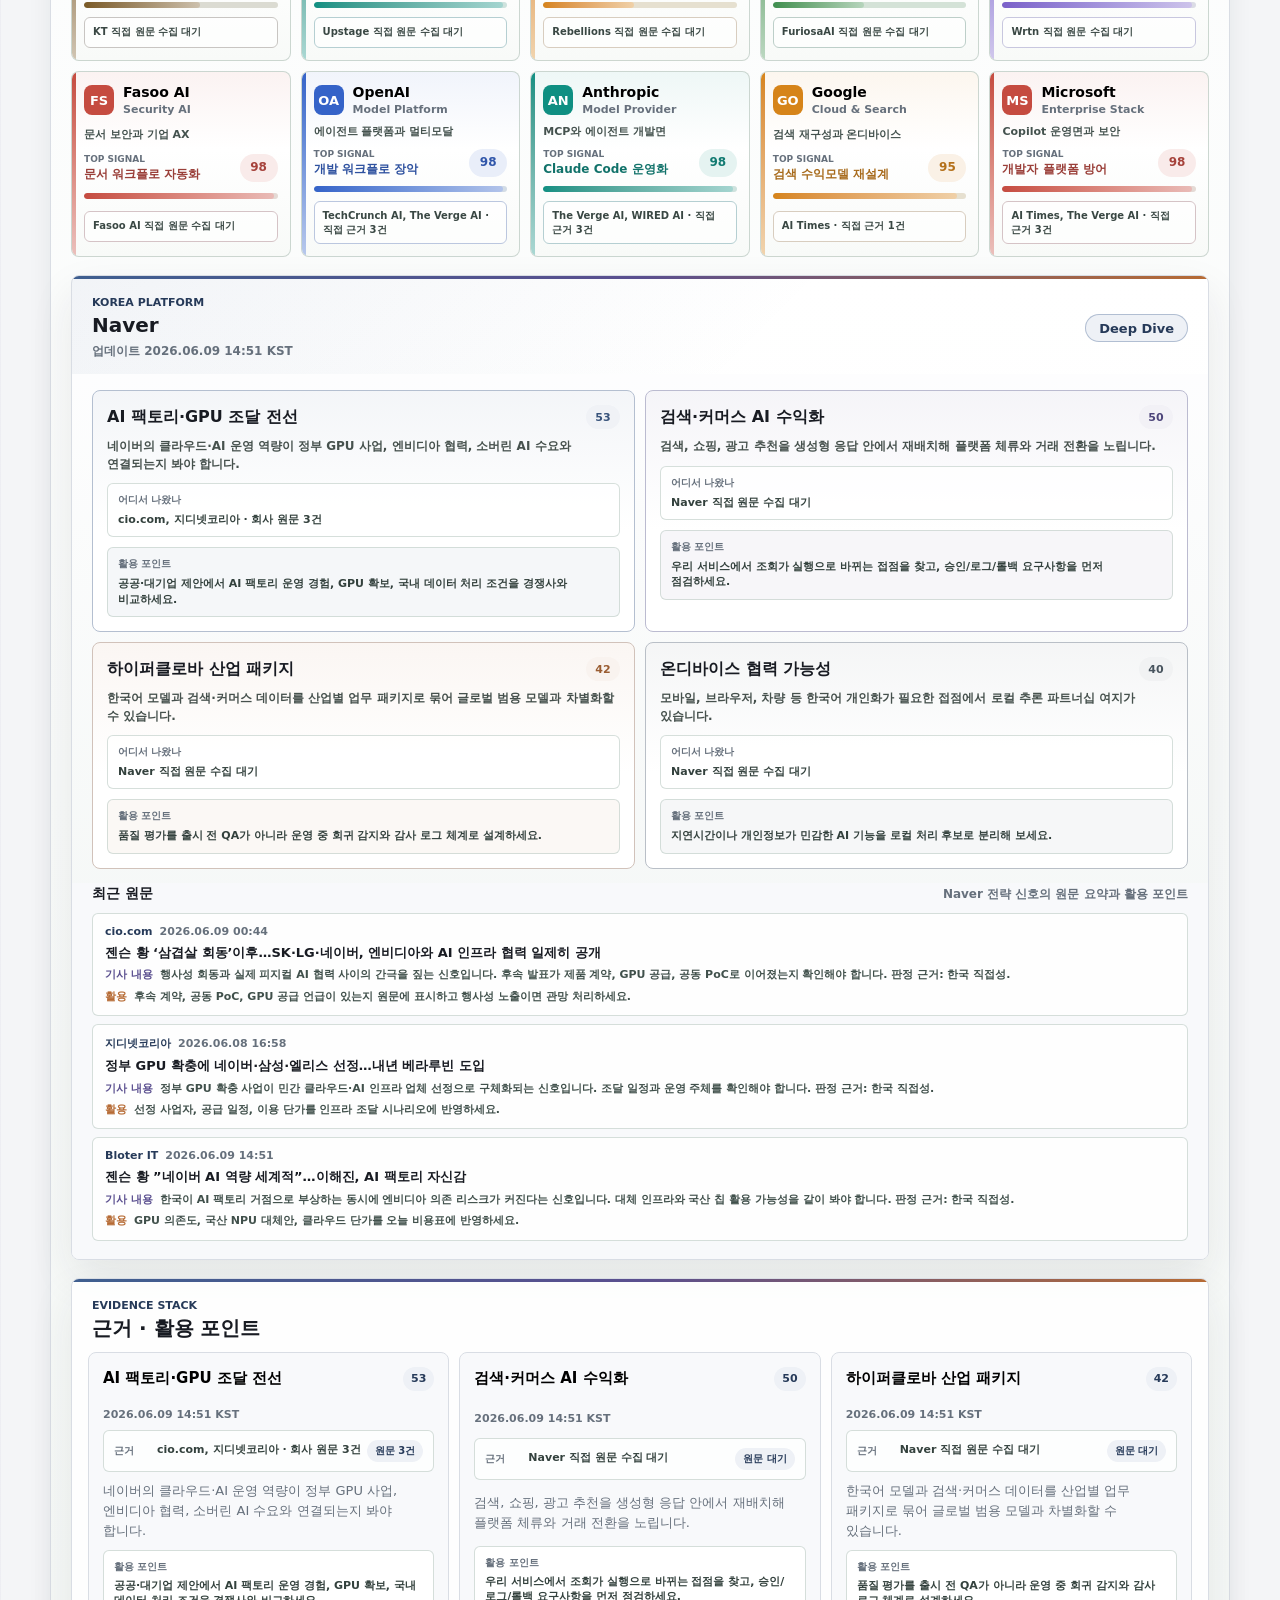
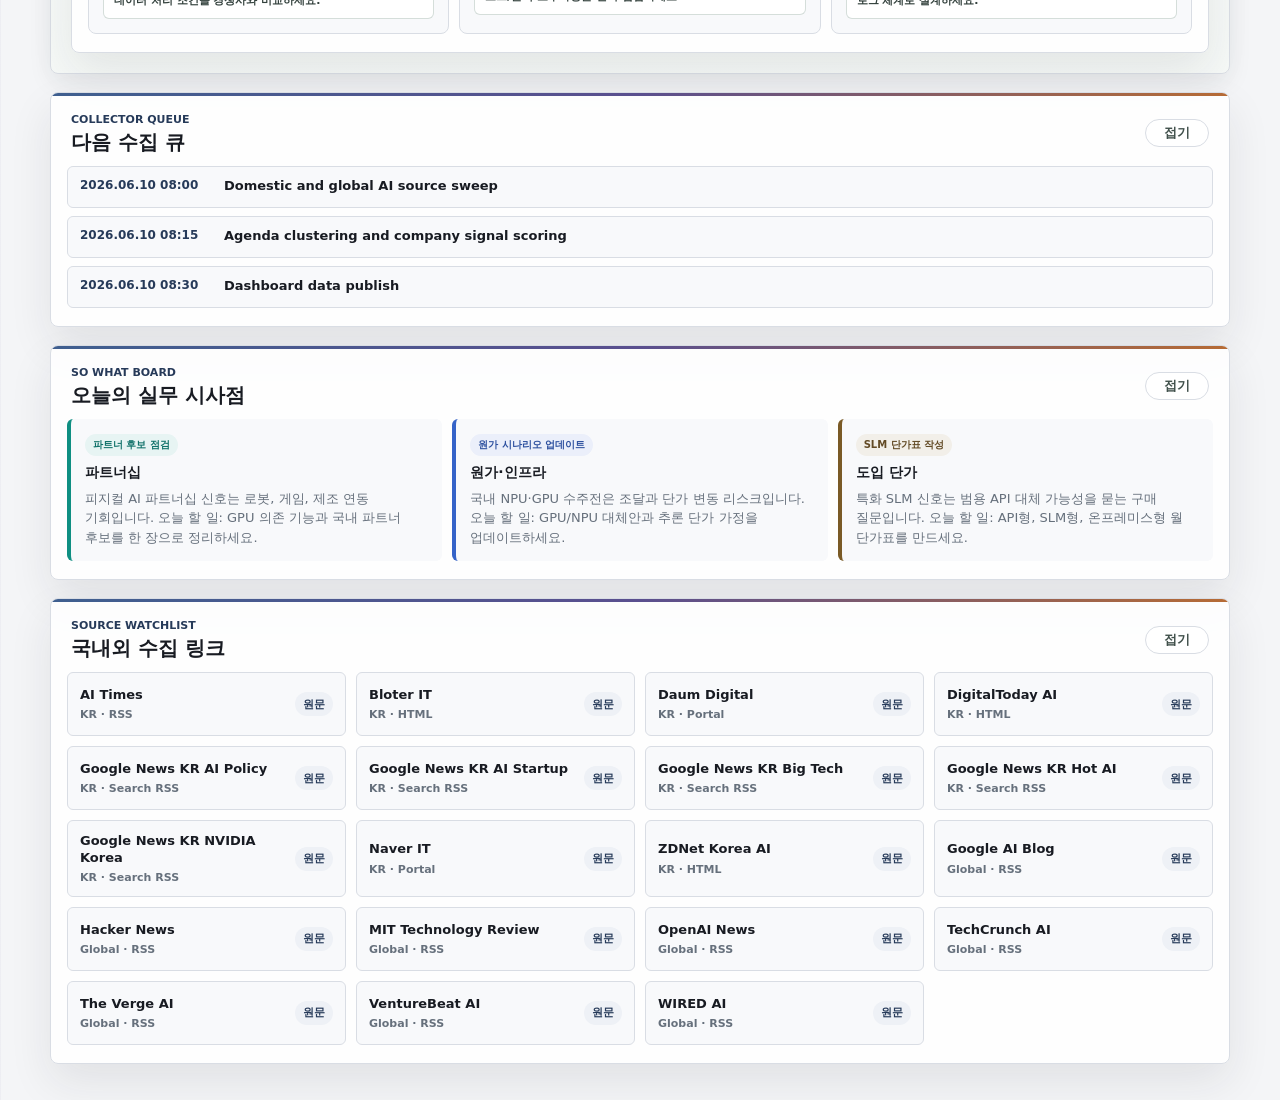
==== commit f93ca213: "Merge remote daily data update" ====
--- a/signal-desk-screen-share-restored.html
+++ b/signal-desk-screen-share-restored.html
@@ -4,12 +4,12 @@
     <meta charset="UTF-8" />
     <meta name="viewport" content="width=device-width, initial-scale=1.0" />
     <title>Market Signal</title>
-    <link rel="stylesheet" href="styles.css?v=202606091443" />
-    <script src="agenda-data.js?v=202606091443"></script>
+    <link rel="stylesheet" href="styles.css?v=202606091451" />
+    <script src="agenda-data.js?v=202606091451"></script>
     <script>
       window.AI_MONITORING_DESK_PUBLIC_URL = "https://jpson0924.github.io/AI-Market-Signal/";
     </script>
-    <script src="app.js?v=202606091443" defer></script>
+    <script src="app.js?v=202606091451" defer></script>
   </head>
   <body>
     <div class="app-shell">
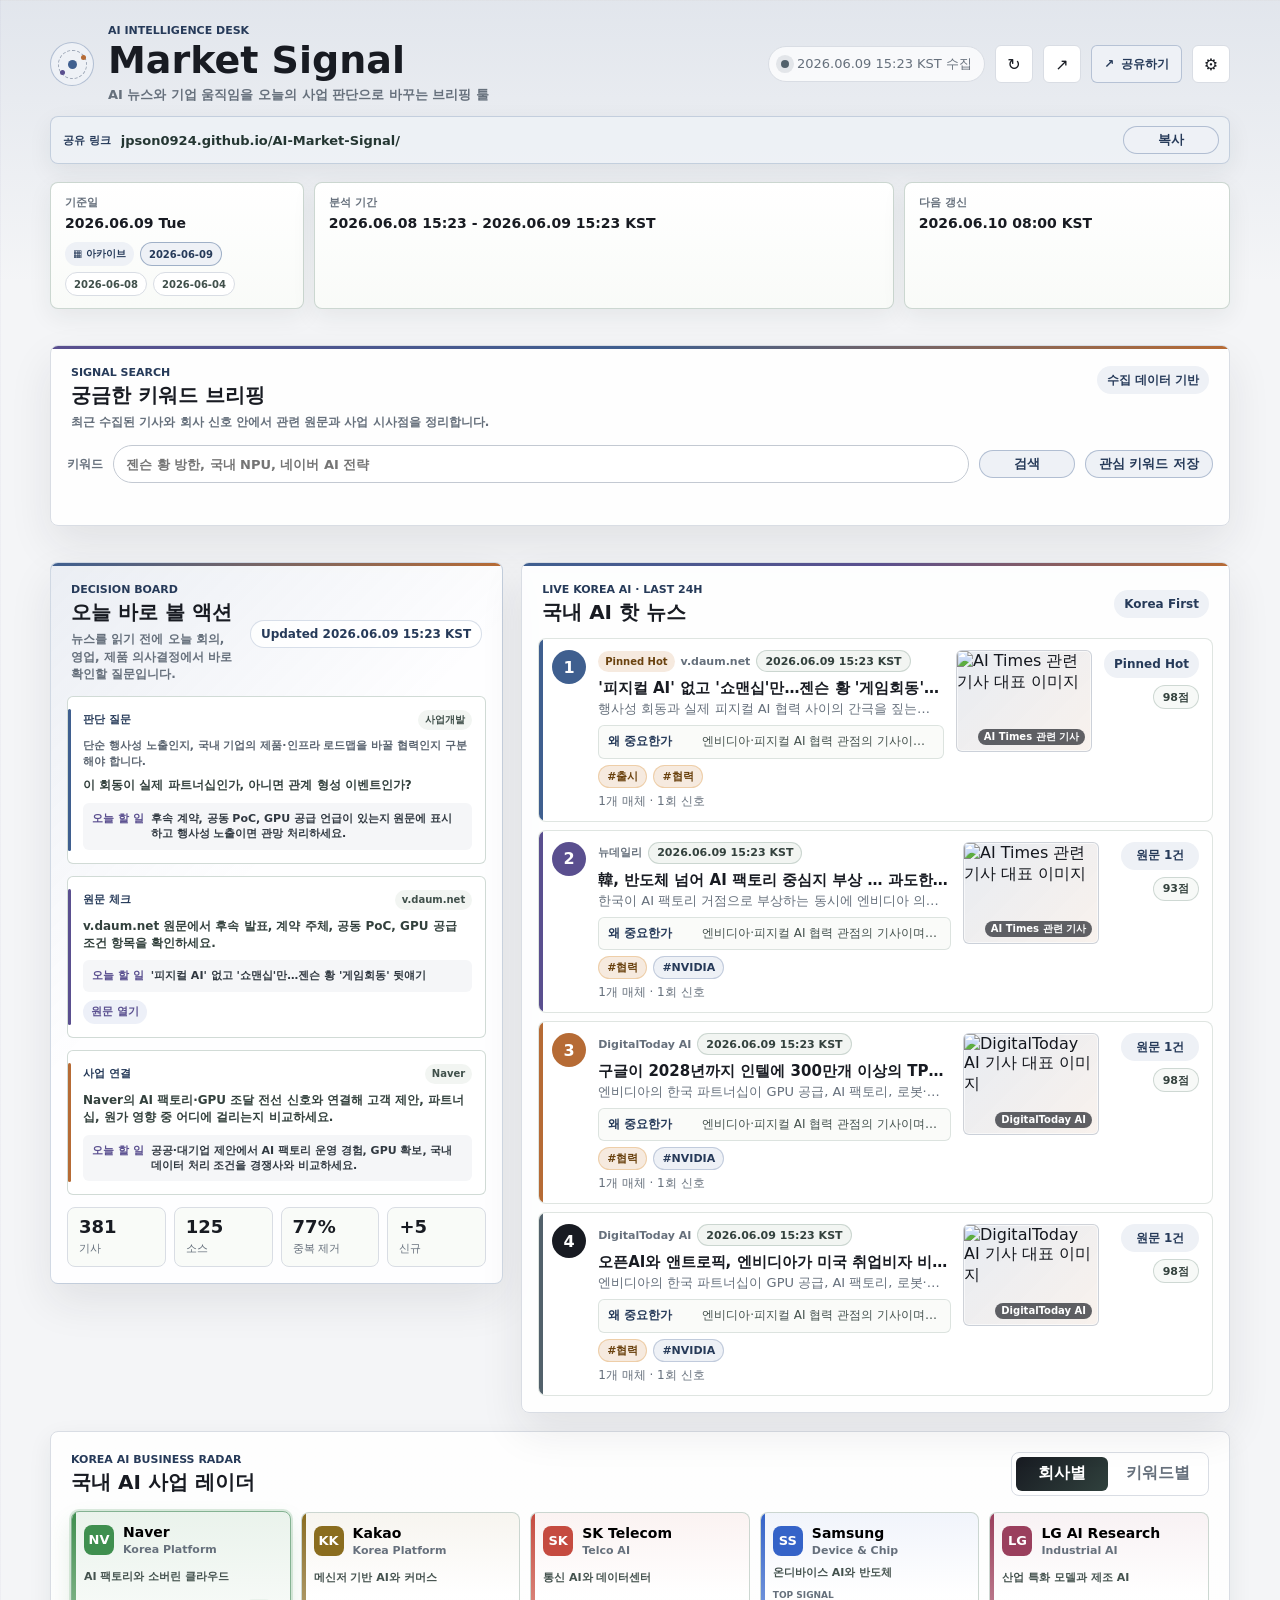
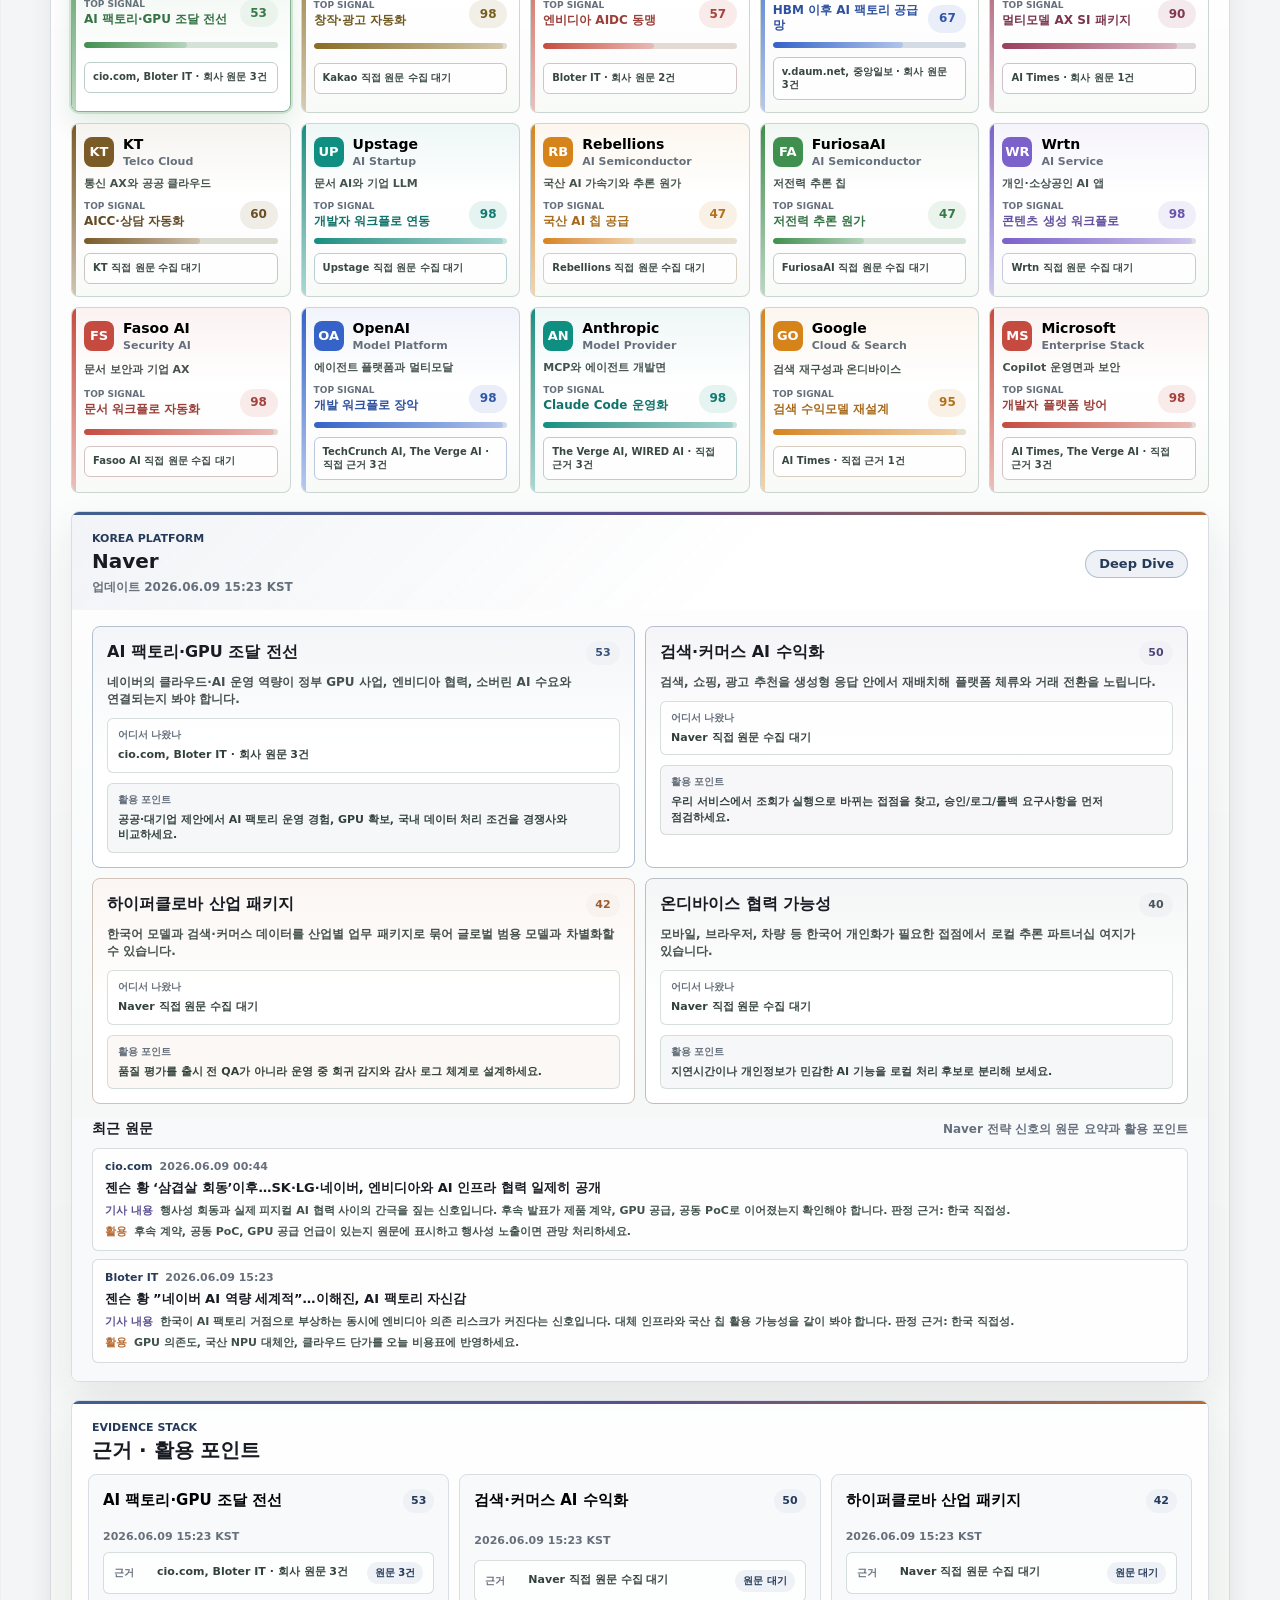
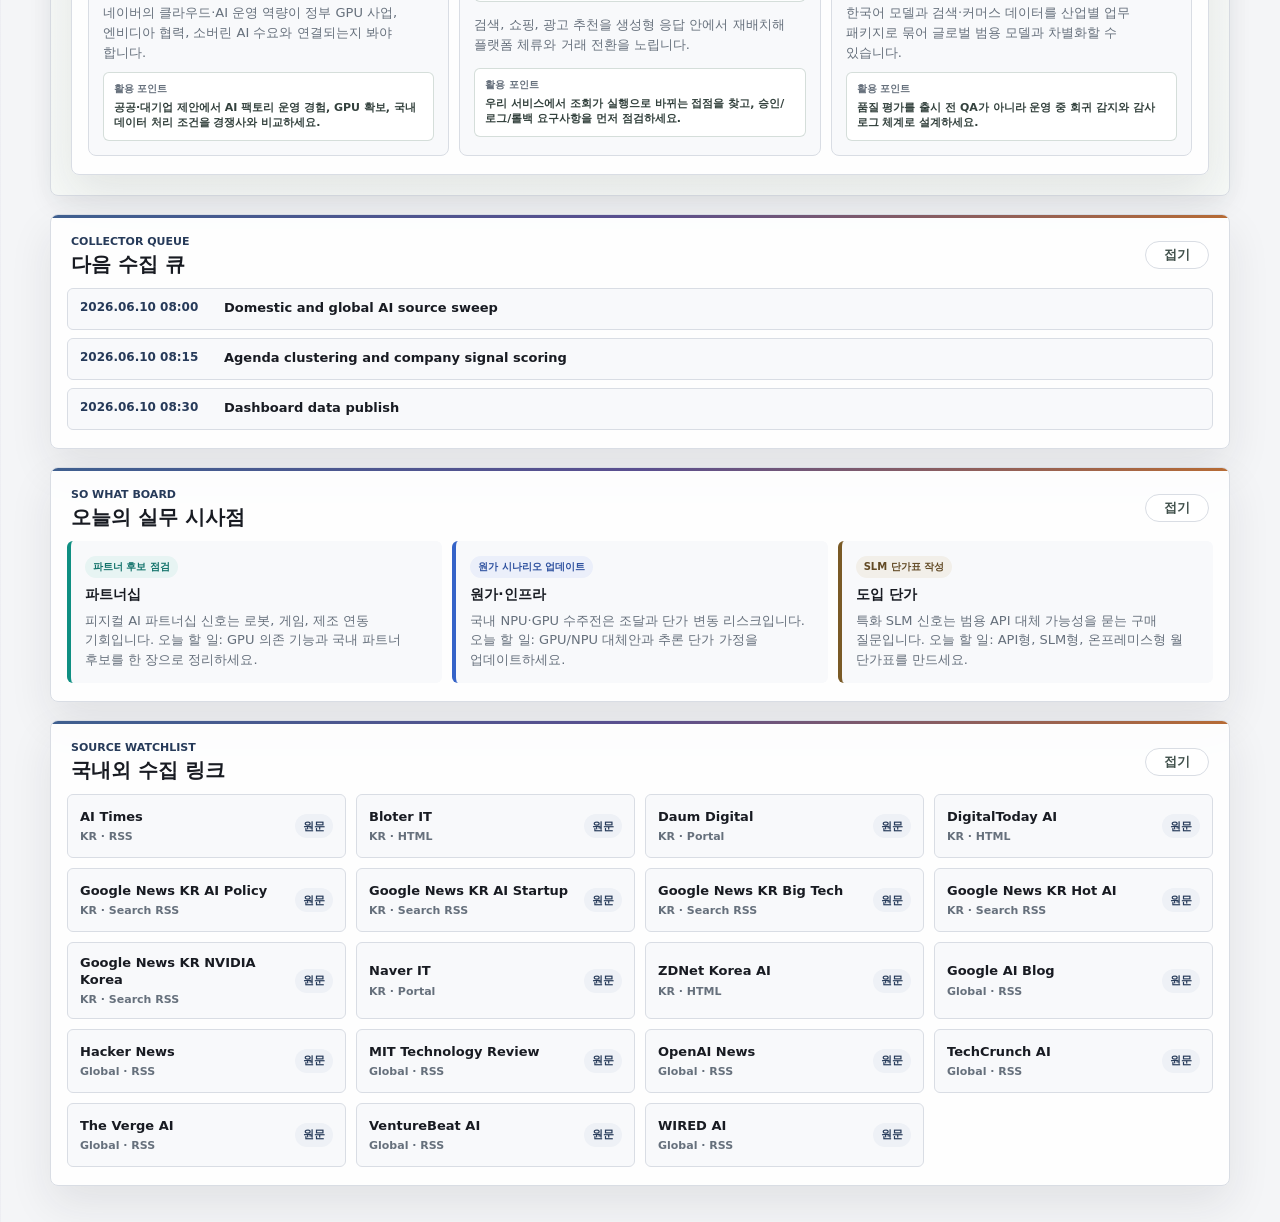
==== commit ecc967fd: "Move signal search above action board" ====
--- a/signal-desk-screen-share-restored.html
+++ b/signal-desk-screen-share-restored.html
@@ -4,12 +4,12 @@
     <meta charset="UTF-8" />
     <meta name="viewport" content="width=device-width, initial-scale=1.0" />
     <title>Market Signal</title>
-    <link rel="stylesheet" href="styles.css?v=202606091451" />
-    <script src="agenda-data.js?v=202606091451"></script>
+    <link rel="stylesheet" href="styles.css?v=202606091523" />
+    <script src="agenda-data.js?v=202606091523"></script>
     <script>
       window.AI_MONITORING_DESK_PUBLIC_URL = "https://jpson0924.github.io/AI-Market-Signal/";
     </script>
-    <script src="app.js?v=202606091451" defer></script>
+    <script src="app.js?v=202606091523" defer></script>
   </head>
   <body>
     <div class="app-shell">
@@ -64,6 +64,25 @@
             <span class="date-label">다음 갱신</span>
             <b>2026.05.26 10:00 KST</b>
           </div>
+        </section>
+
+        <section class="panel signal-search-panel" aria-label="검색 기반 시그널 브리핑">
+          <div class="panel-heading signal-search-heading">
+            <div>
+              <p class="eyebrow">Signal Search</p>
+              <h2>궁금한 키워드 브리핑</h2>
+              <p class="panel-help">최근 수집된 기사와 회사 신호 안에서 관련 원문과 사업 시사점을 정리합니다.</p>
+            </div>
+            <span class="panel-chip" id="signalSearchCount">수집 데이터 기반</span>
+          </div>
+          <form class="signal-search-form" id="signalSearchForm">
+            <label class="search-label" for="signalSearchInput">키워드</label>
+            <input id="signalSearchInput" name="signalSearchInput" type="search" autocomplete="off" placeholder="젠슨 황 방한, 국내 NPU, 네이버 AI 전략" />
+            <button class="small-action search-submit" type="submit">검색</button>
+            <button class="small-action" id="saveQueryButton" type="button">관심 키워드 저장</button>
+          </form>
+          <div class="saved-query-row" id="savedQueryRow" aria-label="저장된 관심 키워드"></div>
+          <div class="signal-search-result" id="signalSearchResult"></div>
         </section>
 
         <section class="overview-grid" aria-label="오늘 액션과 주요 아젠다">
--- a/styles.css
+++ b/styles.css
@@ -930,6 +930,217 @@
     rgba(220, 227, 222, 0.7);
 }
 
+.signal-search-panel {
+  margin: 18px 0;
+}
+
+.signal-search-panel::before {
+  background: linear-gradient(90deg, var(--blue), var(--teal), var(--amber));
+}
+
+.signal-search-heading {
+  align-items: flex-start;
+}
+
+.signal-search-form {
+  display: grid;
+  grid-template-columns: auto minmax(0, 1fr) auto auto;
+  gap: 10px;
+  align-items: center;
+  padding: 0 16px 12px;
+}
+
+.search-label {
+  color: var(--muted);
+  font-size: 12px;
+  font-weight: 850;
+}
+
+.signal-search-form input {
+  width: 100%;
+  min-height: 38px;
+  padding: 0 12px;
+  border: 1px solid var(--line-strong);
+  border-radius: 999px;
+  color: var(--ink);
+  background: #ffffff;
+  font: inherit;
+  font-size: 13px;
+  font-weight: 750;
+  outline: none;
+}
+
+.signal-search-form input:focus {
+  border-color: rgba(63, 95, 143, 0.68);
+  box-shadow: 0 0 0 4px rgba(63, 95, 143, 0.1);
+}
+
+.search-submit {
+  color: #ffffff;
+  background: var(--teal-deep);
+}
+
+.saved-query-row {
+  display: flex;
+  align-items: center;
+  flex-wrap: wrap;
+  gap: 7px;
+  padding: 0 16px 14px;
+}
+
+.saved-query-row span {
+  margin-right: 2px;
+  color: var(--muted);
+  font-size: 11px;
+  font-weight: 850;
+}
+
+.query-chip {
+  min-height: 26px;
+  padding: 0 9px;
+  border: 1px solid rgba(63, 95, 143, 0.16);
+  border-radius: 999px;
+  color: var(--teal-deep);
+  background: #eef1f6;
+  font-size: 11px;
+  font-weight: 850;
+  cursor: pointer;
+}
+
+.query-chip:hover,
+.query-chip:focus-visible {
+  border-color: rgba(63, 95, 143, 0.48);
+  background: #e6eaf2;
+  outline: none;
+}
+
+.signal-search-result {
+  display: grid;
+  gap: 12px;
+  padding: 0 16px 16px;
+}
+
+.search-empty {
+  display: grid;
+  gap: 5px;
+  min-height: 62px;
+  padding: 14px;
+  border: 1px solid var(--line);
+  border-radius: var(--radius);
+  background: rgba(248, 249, 251, 0.78);
+}
+
+.search-empty b {
+  font-size: 14px;
+}
+
+.search-empty span {
+  color: var(--muted);
+  font-size: 12px;
+  font-weight: 750;
+}
+
+.search-insight-grid {
+  display: grid;
+  grid-template-columns: repeat(3, minmax(0, 1fr));
+  gap: 10px;
+}
+
+.search-insight-grid div {
+  display: grid;
+  gap: 7px;
+  min-height: 112px;
+  padding: 13px;
+  border: 1px solid var(--line);
+  border-radius: var(--radius);
+  background: #ffffff;
+}
+
+.search-insight-grid span {
+  color: var(--teal-deep);
+  font-size: 11px;
+  font-weight: 900;
+}
+
+.search-insight-grid b {
+  font-size: 13px;
+  line-height: 1.5;
+  word-break: keep-all;
+}
+
+.search-facets {
+  display: flex;
+  flex-wrap: wrap;
+  gap: 7px;
+}
+
+.search-facets em {
+  min-height: 24px;
+  padding: 4px 8px;
+  border-radius: 999px;
+  color: #33413d;
+  background: #f2f4f7;
+  font-size: 11px;
+  font-style: normal;
+  font-weight: 850;
+}
+
+.search-result-list {
+  display: grid;
+  gap: 9px;
+}
+
+.search-result-item {
+  position: relative;
+  display: grid;
+  grid-template-columns: minmax(0, 1fr) auto;
+  gap: 10px;
+  align-items: center;
+  padding: 12px;
+  border: 1px solid var(--line);
+  border-radius: var(--radius);
+  background: #ffffff;
+}
+
+.search-result-item a {
+  display: grid;
+  gap: 5px;
+  color: inherit;
+  text-decoration: none;
+}
+
+.search-result-item a:hover b,
+.search-result-item a:focus-visible b {
+  color: var(--teal-deep);
+}
+
+.search-result-item span {
+  color: var(--muted);
+  font-size: 11px;
+  font-weight: 850;
+}
+
+.search-result-item b {
+  font-size: 14px;
+  line-height: 1.35;
+}
+
+.search-result-item p {
+  display: -webkit-box;
+  overflow: hidden;
+  margin: 0;
+  color: var(--muted);
+  font-size: 12px;
+  line-height: 1.45;
+  word-break: keep-all;
+  -webkit-box-orient: vertical;
+  -webkit-line-clamp: 2;
+}
+
+.search-brief-button {
+  align-self: end;
+}
+
 .action-board {
   display: grid;
   gap: 12px;
@@ -2431,6 +2642,10 @@
   .source-links {
     grid-template-columns: repeat(2, minmax(0, 1fr));
   }
+
+  .search-insight-grid {
+    grid-template-columns: 1fr;
+  }
 }
 
 @media (max-width: 760px) {
@@ -2488,6 +2703,18 @@
 
   .overview-grid {
     gap: 12px;
+  }
+
+  .signal-search-form {
+    grid-template-columns: 1fr;
+  }
+
+  .search-label {
+    display: none;
+  }
+
+  .search-result-item {
+    grid-template-columns: 1fr;
   }
 
   .hot-item {
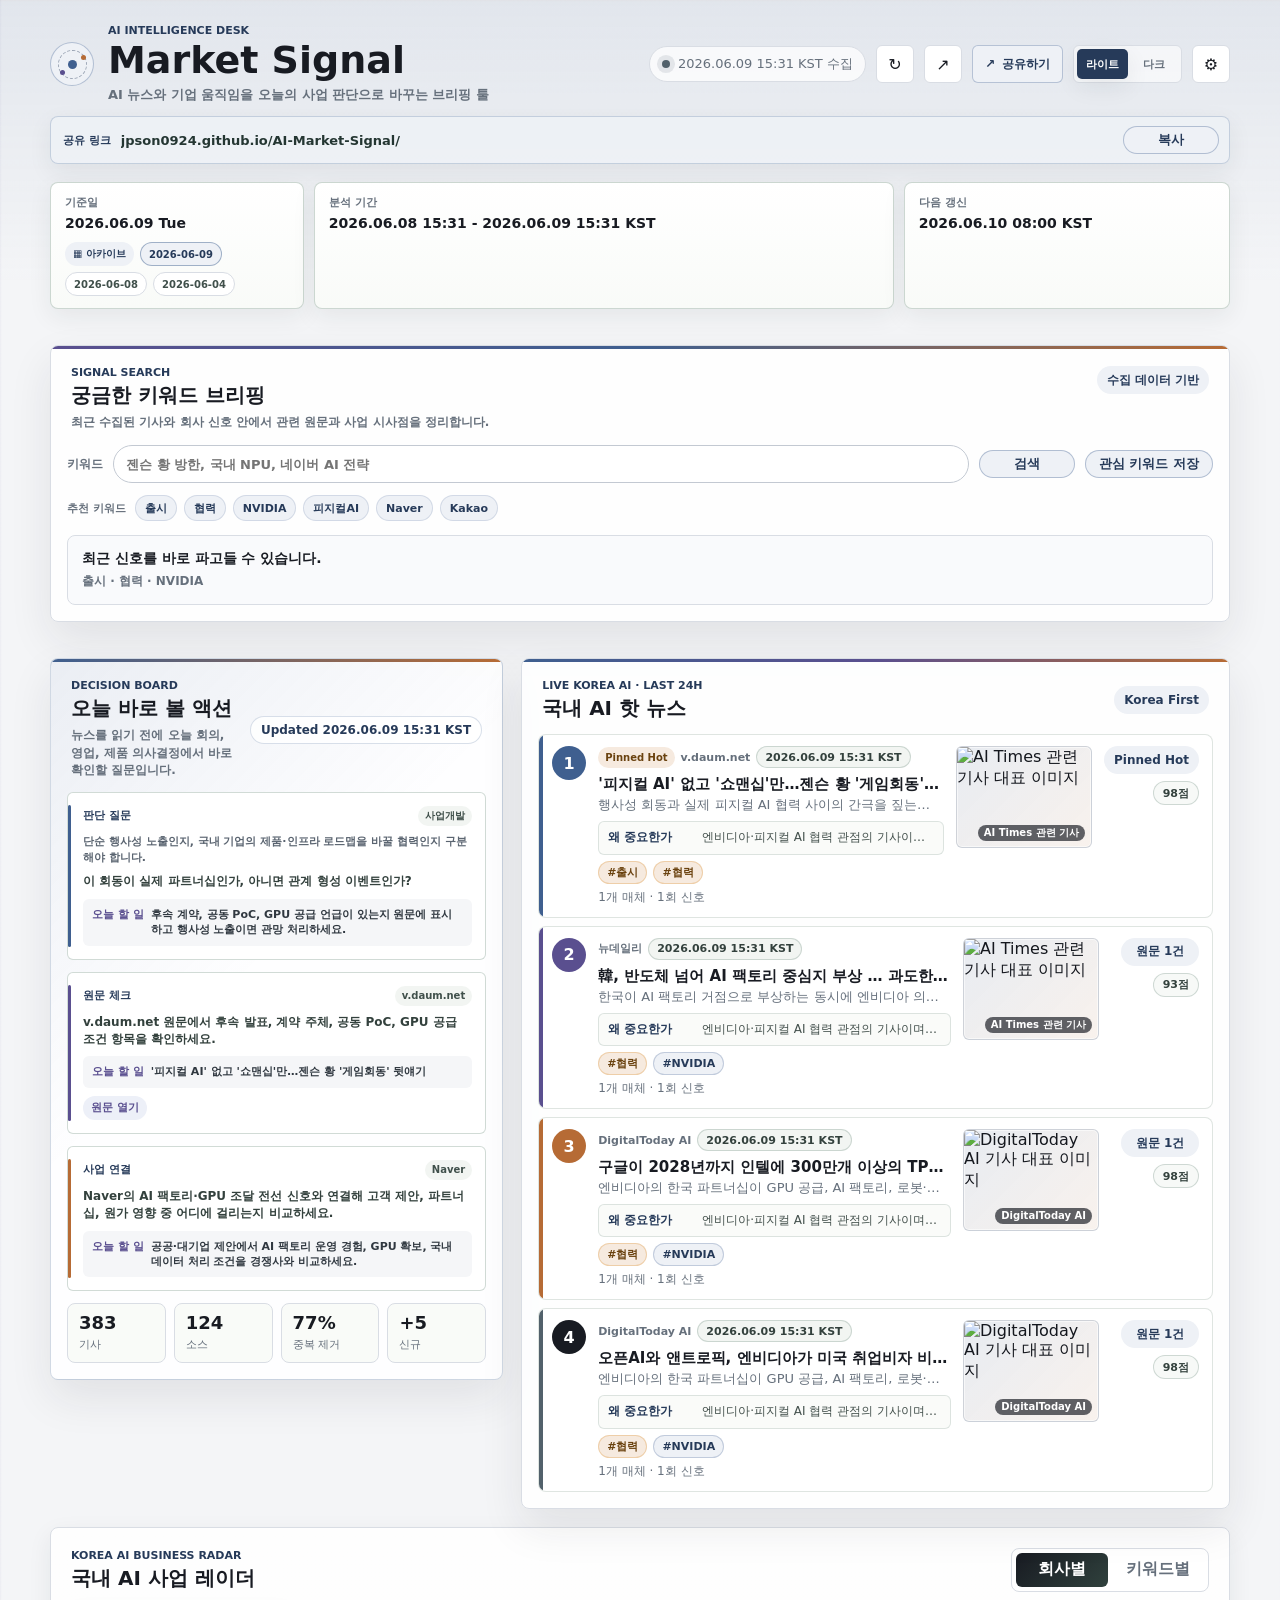
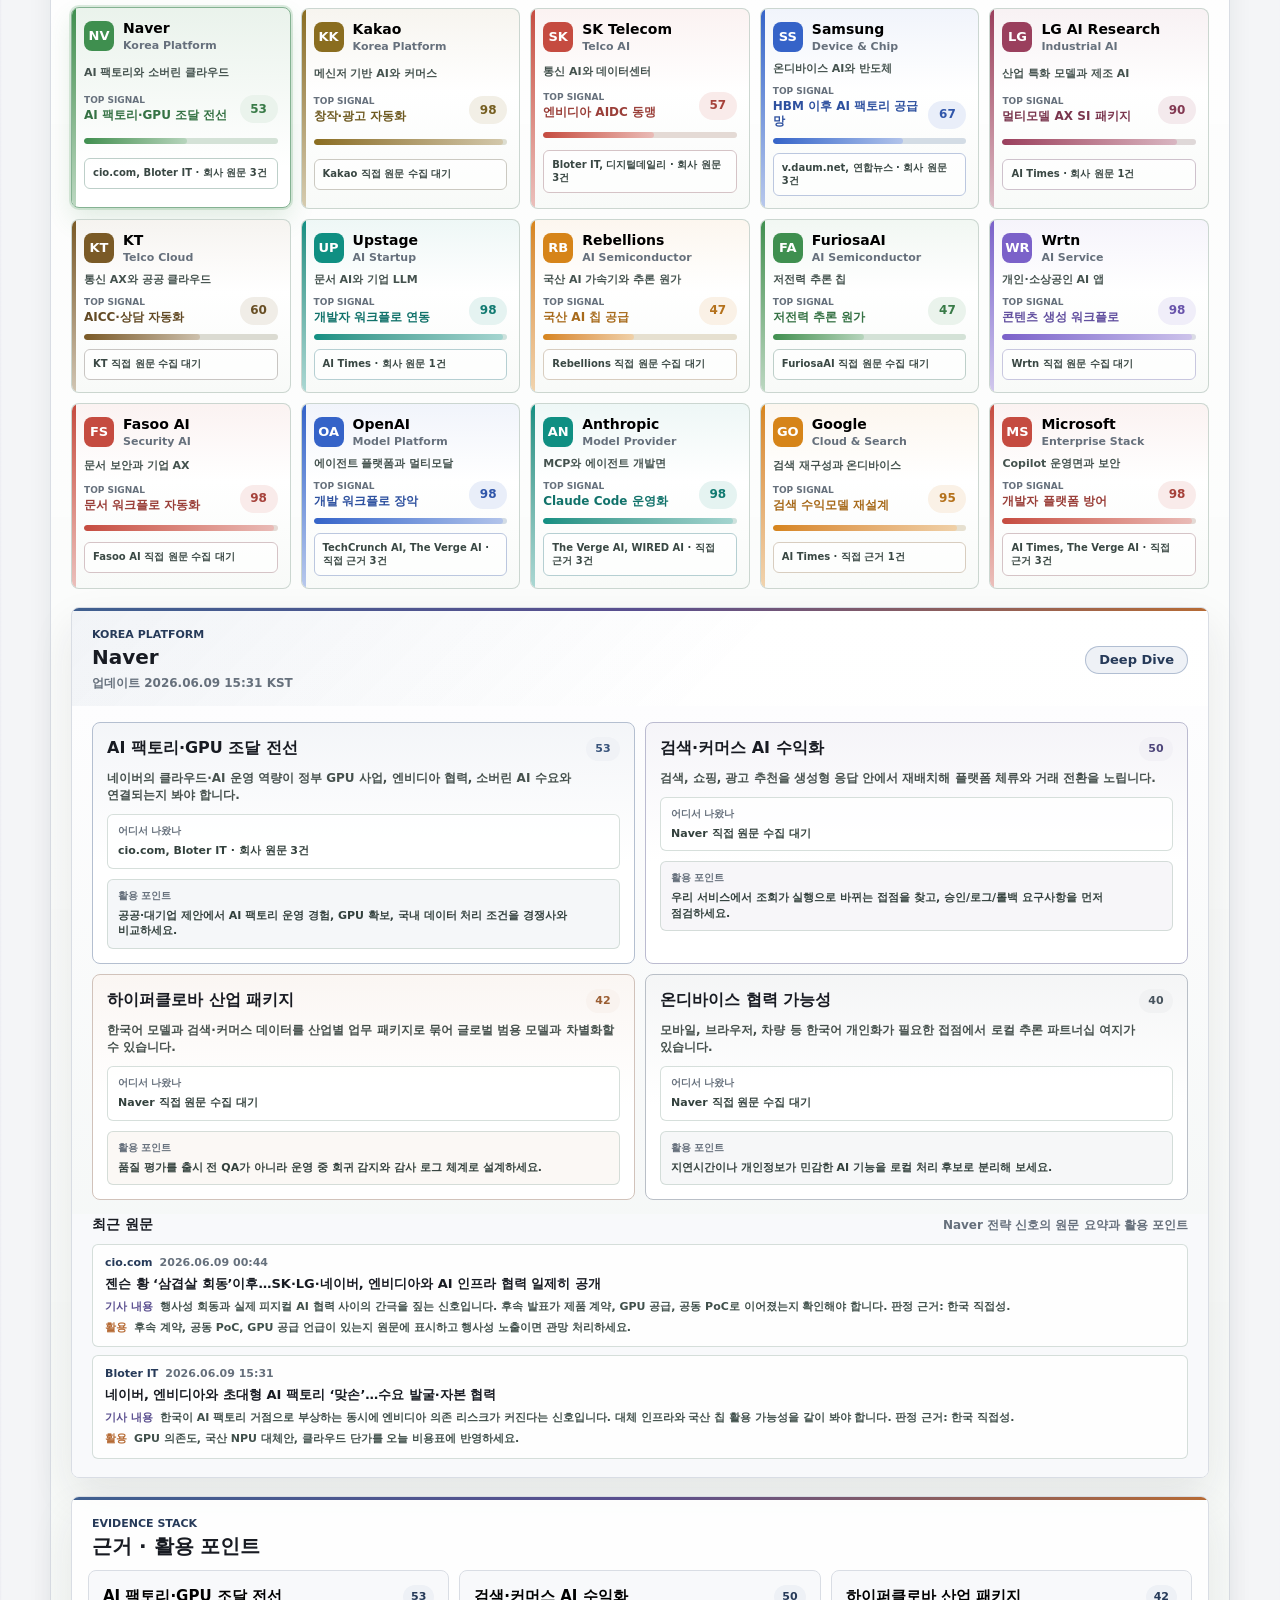
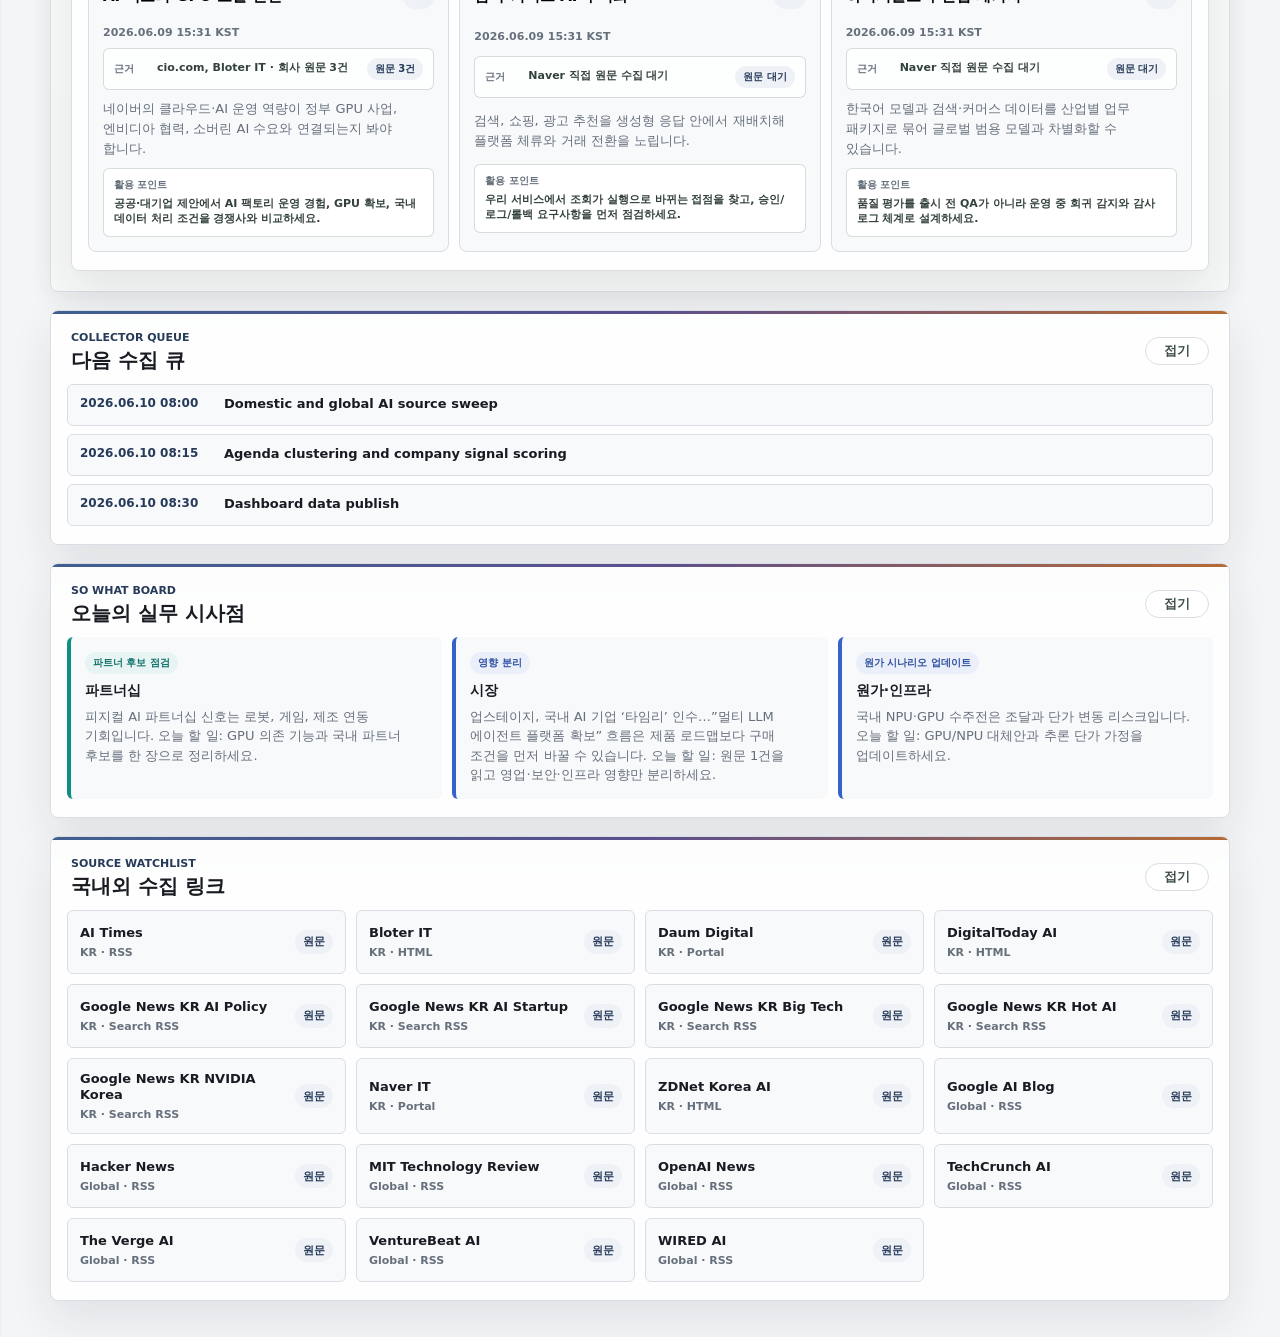
==== commit 41581675: "Add light and dark theme switch" ====
--- a/signal-desk-screen-share-restored.html
+++ b/signal-desk-screen-share-restored.html
@@ -4,12 +4,19 @@
     <meta charset="UTF-8" />
     <meta name="viewport" content="width=device-width, initial-scale=1.0" />
     <title>Market Signal</title>
-    <link rel="stylesheet" href="styles.css?v=202606091523" />
-    <script src="agenda-data.js?v=202606091523"></script>
+    <script>
+      (() => {
+        const saved = localStorage.getItem("marketSignal.theme");
+        const prefersDark = window.matchMedia && window.matchMedia("(prefers-color-scheme: dark)").matches;
+        document.documentElement.dataset.theme = saved || (prefersDark ? "dark" : "light");
+      })();
+    </script>
+    <link rel="stylesheet" href="styles.css?v=202606091531" />
+    <script src="agenda-data.js?v=202606091531"></script>
     <script>
       window.AI_MONITORING_DESK_PUBLIC_URL = "https://jpson0924.github.io/AI-Market-Signal/";
     </script>
-    <script src="app.js?v=202606091523" defer></script>
+    <script src="app.js?v=202606091531" defer></script>
   </head>
   <body>
     <div class="app-shell">
@@ -38,6 +45,10 @@
             <span aria-hidden="true">↗</span>
             <b>공유하기</b>
           </button>
+          <div class="theme-switch" role="group" aria-label="화면 테마 선택">
+            <button type="button" data-theme-option="light" aria-pressed="true">라이트</button>
+            <button type="button" data-theme-option="dark" aria-pressed="false">다크</button>
+          </div>
           <button class="icon-button" type="button" title="수집 설정" aria-label="수집 설정">
             <span aria-hidden="true">⚙</span>
           </button>
--- a/styles.css
+++ b/styles.css
@@ -29,6 +29,26 @@
     "Apple SD Gothic Neo", "Noto Sans KR", sans-serif;
 }
 
+:root[data-theme="dark"] {
+  color-scheme: dark;
+  --bg: #0d1118;
+  --surface: #151a24;
+  --surface-soft: #111722;
+  --surface-tint: #1b2433;
+  --ink: #edf1f7;
+  --muted: #99a5b5;
+  --line: #293243;
+  --line-strong: #3a4658;
+  --teal: #7fa4e8;
+  --teal-deep: #dbe7ff;
+  --blue: #a99cf4;
+  --amber: #d19a66;
+  --red: #e08b91;
+  --green: #9badbd;
+  --shadow: 0 18px 44px rgba(0, 0, 0, 0.32);
+  --shadow-soft: 0 8px 24px rgba(0, 0, 0, 0.22);
+}
+
 * {
   box-sizing: border-box;
 }
@@ -46,6 +66,14 @@
     linear-gradient(180deg, rgba(63, 95, 143, 0.1) 0, transparent 285px),
     linear-gradient(90deg, rgba(90, 79, 143, 0.045) 0 1px, transparent 1px 72px),
     linear-gradient(180deg, rgba(182, 107, 53, 0.035) 0 1px, transparent 1px 72px),
+    var(--bg);
+}
+
+:root[data-theme="dark"] body {
+  background:
+    linear-gradient(180deg, rgba(127, 164, 232, 0.12) 0, transparent 285px),
+    linear-gradient(90deg, rgba(169, 156, 244, 0.06) 0 1px, transparent 1px 72px),
+    linear-gradient(180deg, rgba(209, 154, 102, 0.05) 0 1px, transparent 1px 72px),
     var(--bg);
 }
 
@@ -249,6 +277,40 @@
 
 .share-action-button b {
   font: inherit;
+}
+
+.theme-switch {
+  display: inline-flex;
+  gap: 2px;
+  min-height: 38px;
+  padding: 3px;
+  border: 1px solid var(--line);
+  border-radius: var(--radius-sm);
+  background: rgba(255, 255, 255, 0.62);
+}
+
+.theme-switch button {
+  min-width: 48px;
+  min-height: 30px;
+  padding: 0 9px;
+  border: 0;
+  border-radius: 5px;
+  color: var(--muted);
+  background: transparent;
+  font-size: 11px;
+  font-weight: 900;
+  cursor: pointer;
+}
+
+.theme-switch button[aria-pressed="true"] {
+  color: #ffffff;
+  background: var(--teal-deep);
+  box-shadow: var(--shadow-soft);
+}
+
+.theme-switch button:focus-visible {
+  outline: 2px solid rgba(63, 95, 143, 0.48);
+  outline-offset: 2px;
 }
 
 .share-strip {
@@ -2577,6 +2639,131 @@
   line-height: 1.5;
 }
 
+:root[data-theme="dark"] .brand-mark,
+:root[data-theme="dark"] .sync-status,
+:root[data-theme="dark"] .theme-switch,
+:root[data-theme="dark"] .share-strip,
+:root[data-theme="dark"] .panel,
+:root[data-theme="dark"] .date-strip div,
+:root[data-theme="dark"] .hot-item,
+:root[data-theme="dark"] .metric-card,
+:root[data-theme="dark"] .action-item,
+:root[data-theme="dark"] .company-card,
+:root[data-theme="dark"] .signal-row,
+:root[data-theme="dark"] .stack-item,
+:root[data-theme="dark"] .timeline-link,
+:root[data-theme="dark"] .search-insight-grid div,
+:root[data-theme="dark"] .search-result-item,
+:root[data-theme="dark"] .search-empty,
+:root[data-theme="dark"] .company-news-item,
+:root[data-theme="dark"] .source-link,
+:root[data-theme="dark"] .modal-hotness span,
+:root[data-theme="dark"] .modal-source-links a,
+:root[data-theme="dark"] .brief-modal {
+  border-color: var(--line);
+  background: rgba(21, 26, 36, 0.92);
+}
+
+:root[data-theme="dark"] .panel {
+  background: rgba(18, 23, 32, 0.9);
+}
+
+:root[data-theme="dark"] .date-strip div,
+:root[data-theme="dark"] .signal-panel,
+:root[data-theme="dark"] .metric-card,
+:root[data-theme="dark"] .hot-reason,
+:root[data-theme="dark"] .timeline-takeaway,
+:root[data-theme="dark"] .modal-hotness,
+:root[data-theme="dark"] .modal-source-links,
+:root[data-theme="dark"] .brief-line {
+  background: var(--surface-soft);
+}
+
+:root[data-theme="dark"] .icon-button,
+:root[data-theme="dark"] .small-action,
+:root[data-theme="dark"] .share-action-button,
+:root[data-theme="dark"] .signal-search-form input,
+:root[data-theme="dark"] .history-chip,
+:root[data-theme="dark"] .score-badge,
+:root[data-theme="dark"] .date-badge {
+  border-color: var(--line-strong);
+  color: var(--ink);
+  background: var(--surface);
+}
+
+:root[data-theme="dark"] .icon-button:hover,
+:root[data-theme="dark"] .icon-button:focus-visible,
+:root[data-theme="dark"] .small-action:hover,
+:root[data-theme="dark"] .small-action:focus-visible,
+:root[data-theme="dark"] .share-action-button:hover,
+:root[data-theme="dark"] .share-action-button:focus-visible {
+  border-color: rgba(127, 164, 232, 0.62);
+  background: var(--surface-tint);
+}
+
+:root[data-theme="dark"] .share-action-button,
+:root[data-theme="dark"] .panel-chip,
+:root[data-theme="dark"] .freshness-chip,
+:root[data-theme="dark"] .signal-badge,
+:root[data-theme="dark"] .calendar-label,
+:root[data-theme="dark"] .history-chip.active,
+:root[data-theme="dark"] .query-chip,
+:root[data-theme="dark"] .origin-label,
+:root[data-theme="dark"] .impact-action,
+:root[data-theme="dark"] .search-facets em {
+  color: var(--teal-deep);
+  background: rgba(127, 164, 232, 0.13);
+}
+
+:root[data-theme="dark"] .search-submit,
+:root[data-theme="dark"] .theme-switch button[aria-pressed="true"],
+:root[data-theme="dark"] .timeline-brief {
+  color: #0d1118;
+  background: var(--teal);
+}
+
+:root[data-theme="dark"] .hot-copy p,
+:root[data-theme="dark"] .hot-reason span,
+:root[data-theme="dark"] .stack-source,
+:root[data-theme="dark"] .company-proof,
+:root[data-theme="dark"] .company-card em,
+:root[data-theme="dark"] .signal-desc,
+:root[data-theme="dark"] .timeline-takeaway,
+:root[data-theme="dark"] .impact-copy p,
+:root[data-theme="dark"] .modal-hotness em,
+:root[data-theme="dark"] .modal-source-links span,
+:root[data-theme="dark"] .share-strip a,
+:root[data-theme="dark"] .search-result-item p {
+  color: var(--muted);
+}
+
+:root[data-theme="dark"] .hot-tag,
+:root[data-theme="dark"] .pin-badge {
+  border-color: var(--line);
+  color: var(--ink);
+  background: var(--surface-tint);
+}
+
+:root[data-theme="dark"] .hot-tag[data-tag-type="action"] {
+  color: #ffd4a5;
+  background: rgba(209, 154, 102, 0.16);
+}
+
+:root[data-theme="dark"] .hot-tag[data-tag-type="tech"],
+:root[data-theme="dark"] .hot-tag[data-tag-type="company"] {
+  color: var(--teal-deep);
+  background: rgba(127, 164, 232, 0.14);
+}
+
+:root[data-theme="dark"] .hot-tag[data-tag-type="risk"] {
+  color: #ffc0c5;
+  background: rgba(224, 139, 145, 0.15);
+}
+
+:root[data-theme="dark"] .brief-modal {
+  box-shadow: 0 28px 90px rgba(0, 0, 0, 0.48);
+}
+
 @keyframes pulseFlash {
   0% {
     box-shadow: 0 0 0 4px rgba(82, 97, 107, 0.18);
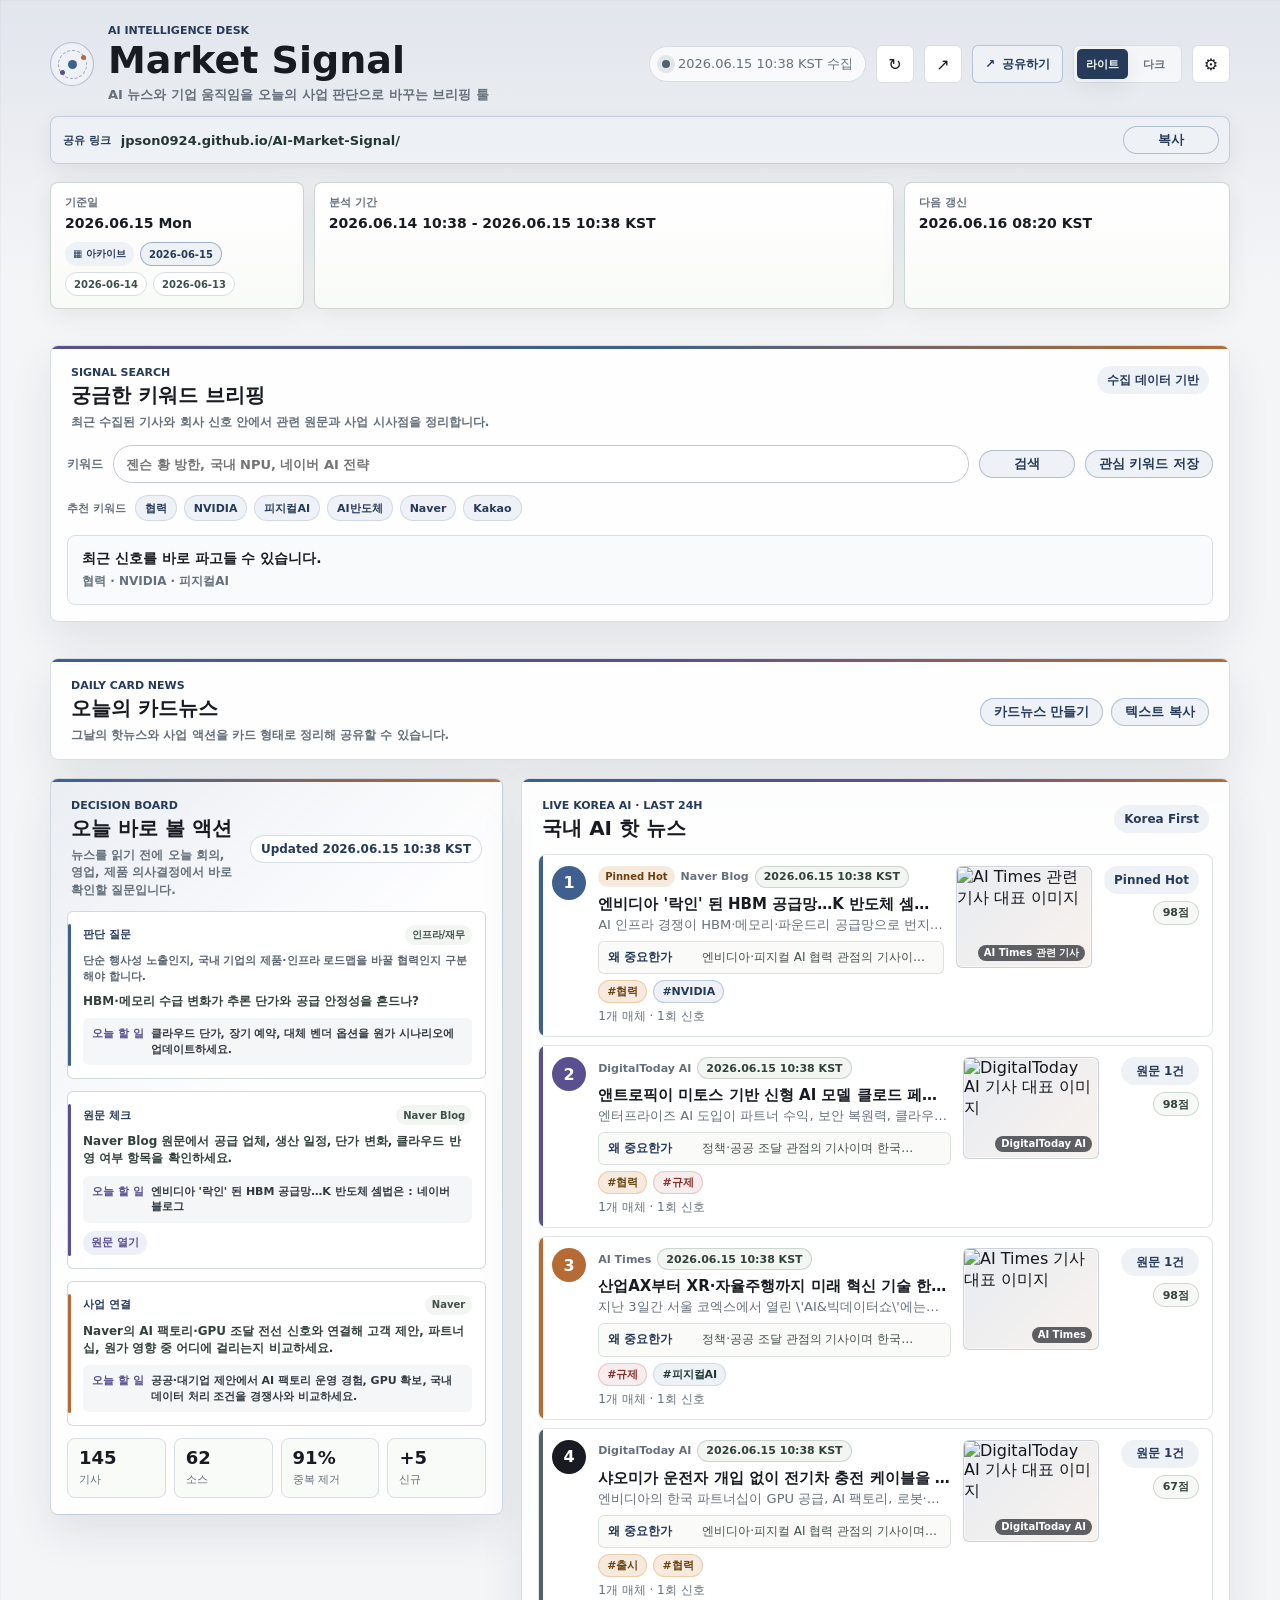
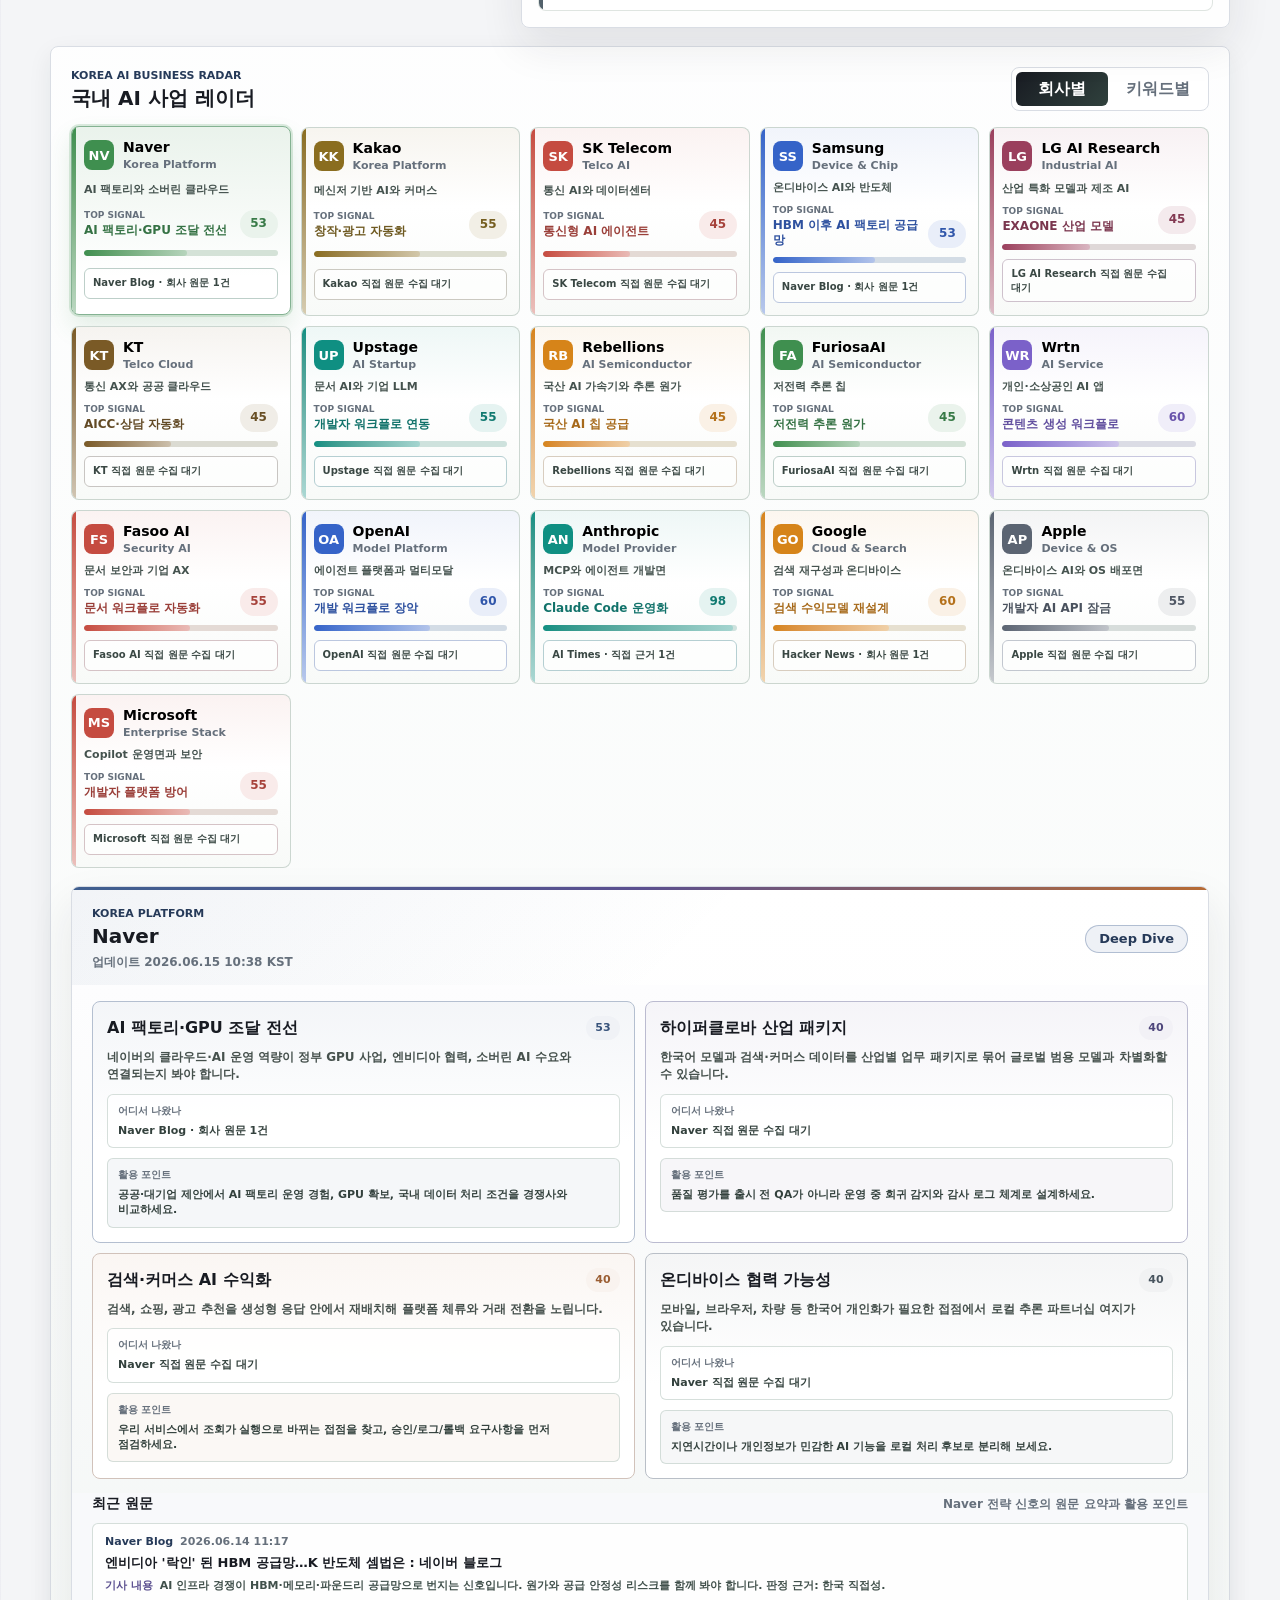
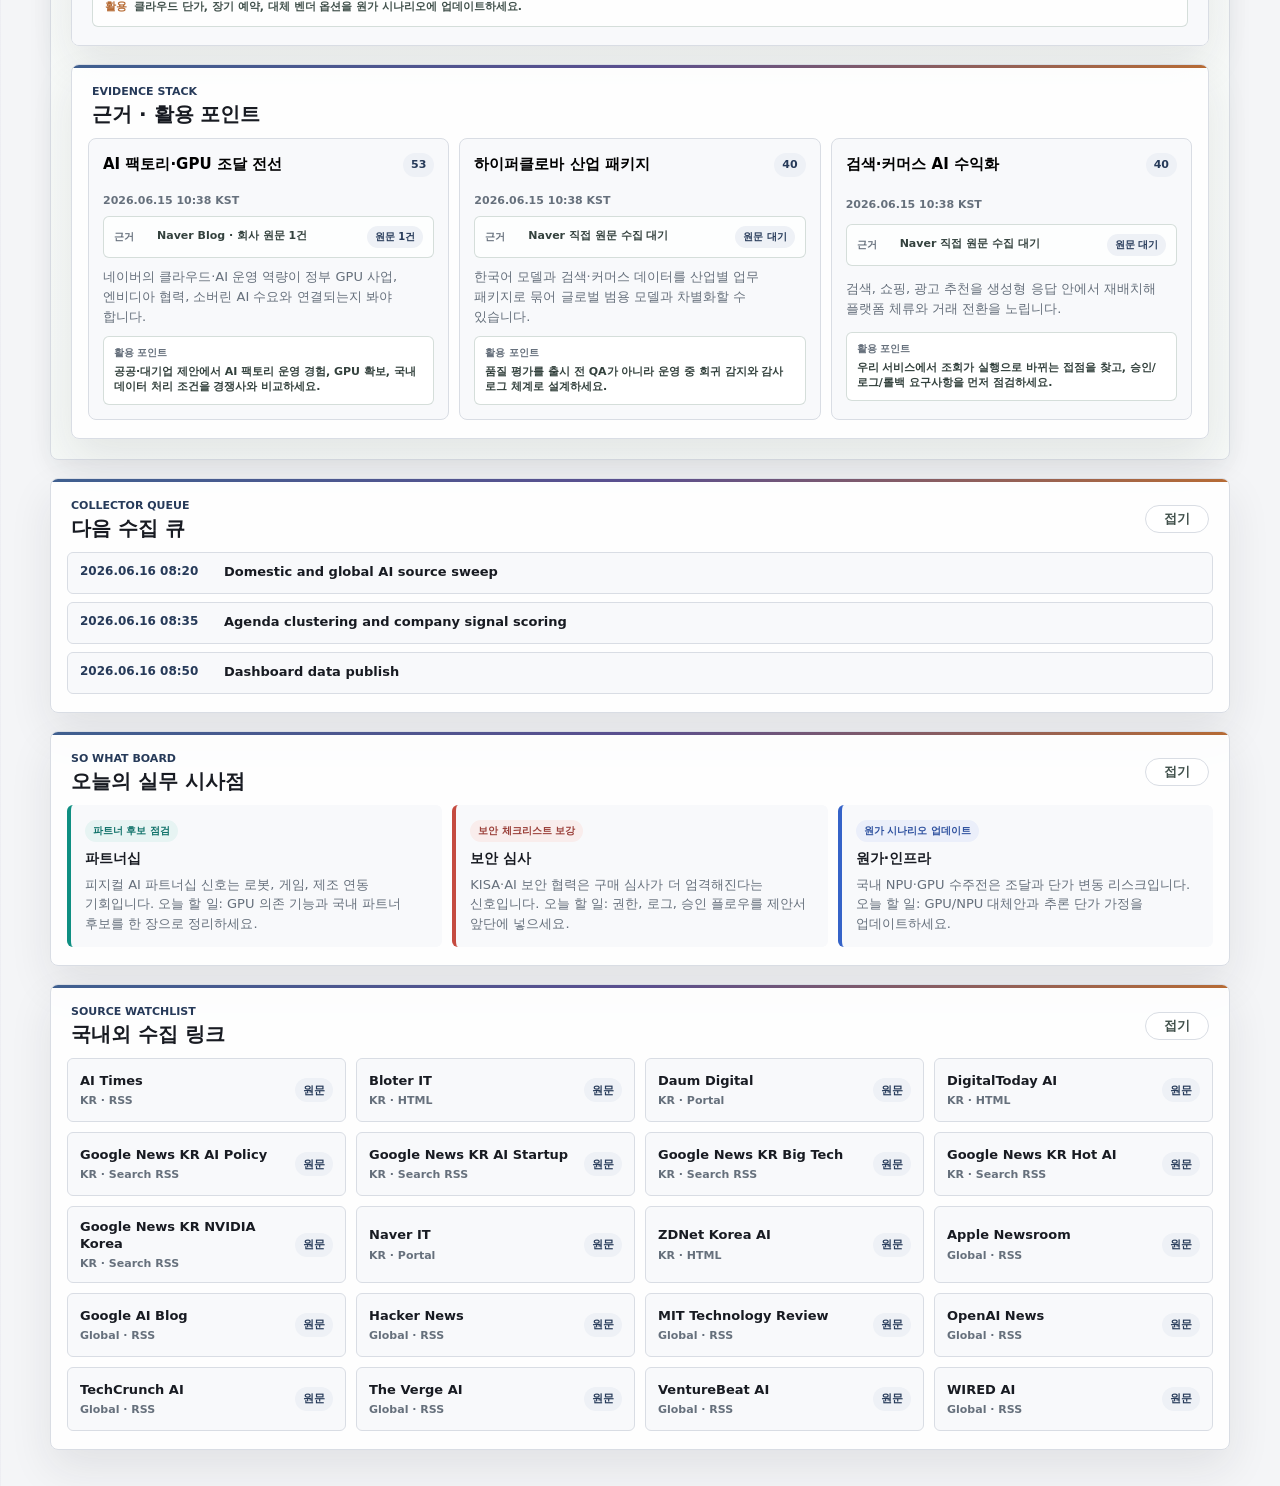
==== commit f6c410fd: "Update June 15 data and add morning retries" ====
--- a/signal-desk-screen-share-restored.html
+++ b/signal-desk-screen-share-restored.html
@@ -11,12 +11,12 @@
         document.documentElement.dataset.theme = saved || (prefersDark ? "dark" : "light");
       })();
     </script>
-    <link rel="stylesheet" href="styles.css?v=202606091531" />
-    <script src="agenda-data.js?v=202606091531"></script>
+    <link rel="stylesheet" href="styles.css?v=202606151038" />
+    <script src="agenda-data.js?v=202606151038"></script>
     <script>
       window.AI_MONITORING_DESK_PUBLIC_URL = "https://jpson0924.github.io/AI-Market-Signal/";
     </script>
-    <script src="app.js?v=202606091531" defer></script>
+    <script src="app.js?v=202606151038" defer></script>
   </head>
   <body>
     <div class="app-shell">
@@ -96,6 +96,21 @@
           <div class="signal-search-result" id="signalSearchResult"></div>
         </section>
 
+        <section class="panel card-news-panel" aria-label="오늘의 카드뉴스 생성">
+          <div class="panel-heading card-news-heading">
+            <div>
+              <p class="eyebrow">Daily Card News</p>
+              <h2>오늘의 카드뉴스</h2>
+              <p class="panel-help">그날의 핫뉴스와 사업 액션을 카드 형태로 정리해 공유할 수 있습니다.</p>
+            </div>
+            <span class="panel-actions">
+              <button class="small-action" id="buildCardNewsButton" type="button">카드뉴스 만들기</button>
+              <button class="small-action" id="copyCardNewsButton" type="button" disabled>텍스트 복사</button>
+            </span>
+          </div>
+          <div class="card-news-workspace" id="cardNewsWorkspace"></div>
+        </section>
+
         <section class="overview-grid" aria-label="오늘 액션과 주요 아젠다">
           <aside class="panel signal-panel" aria-label="수집 신호">
             <div class="panel-heading compact">
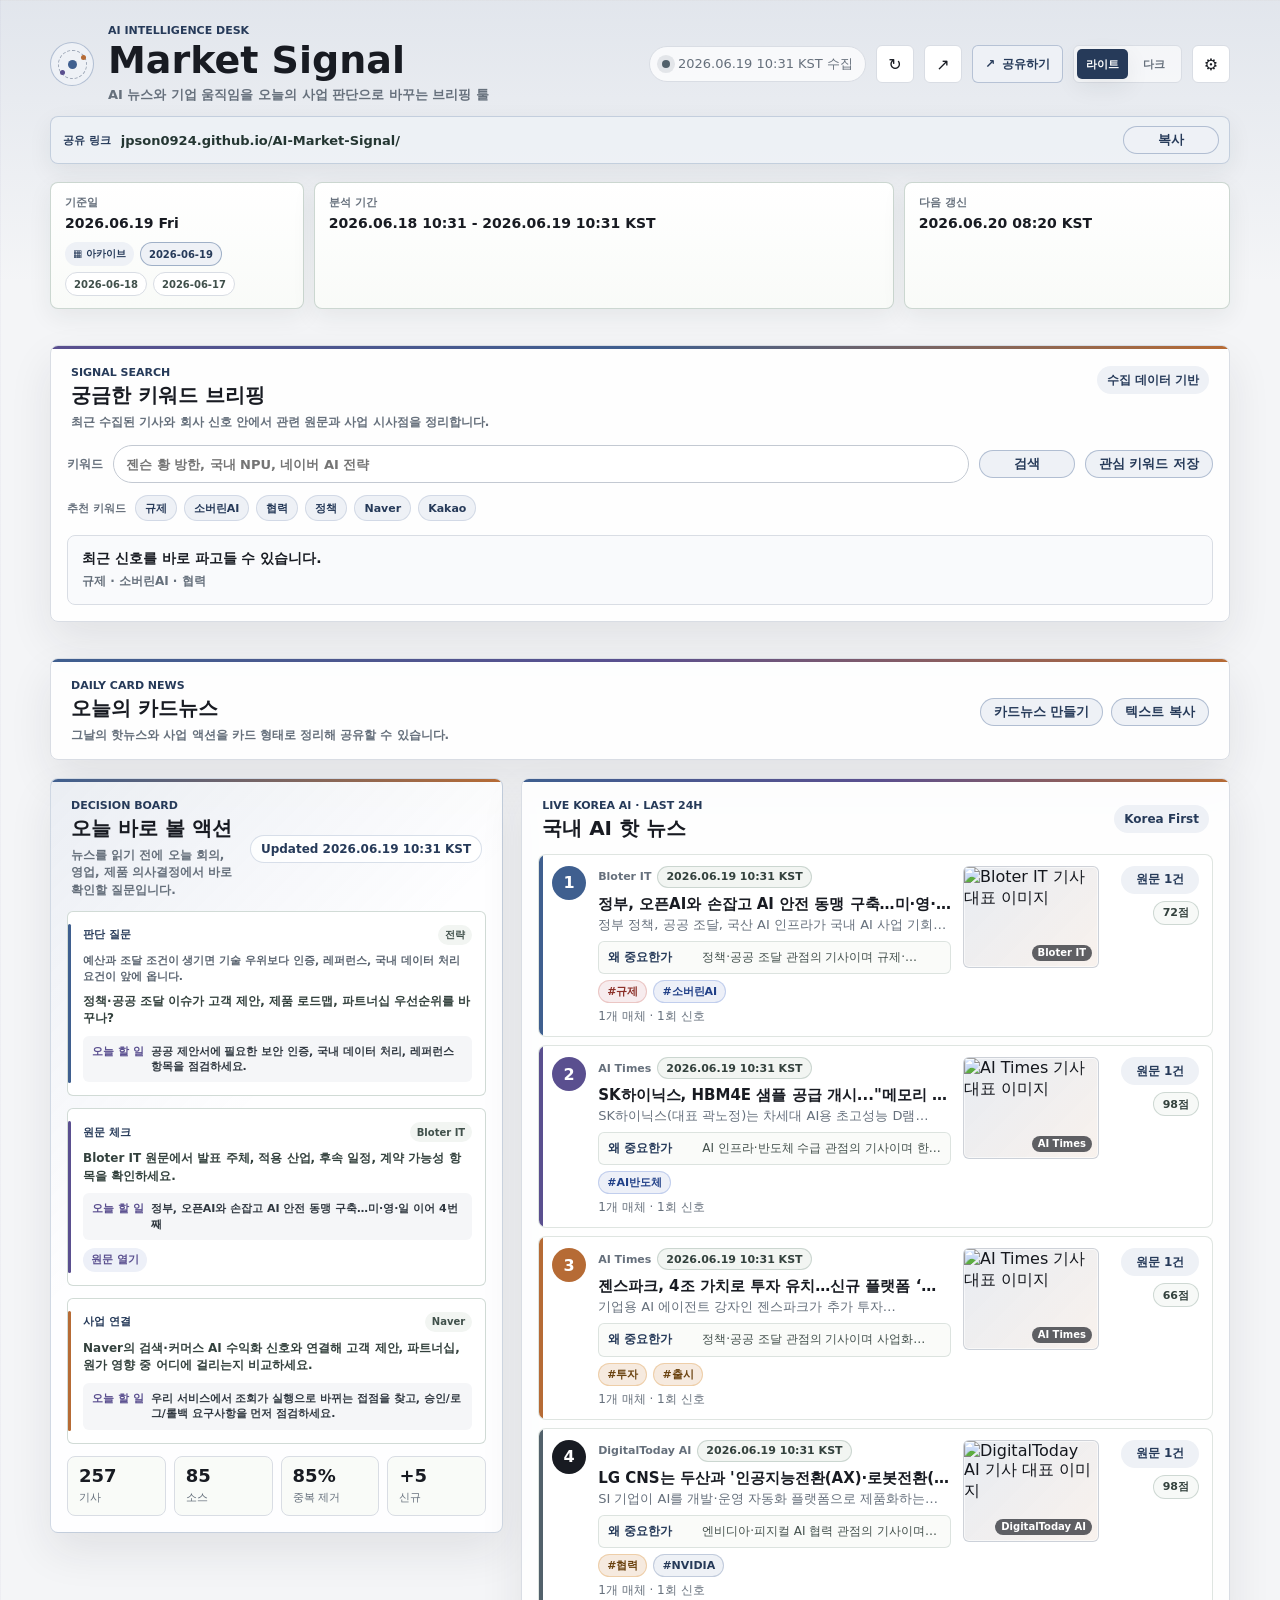
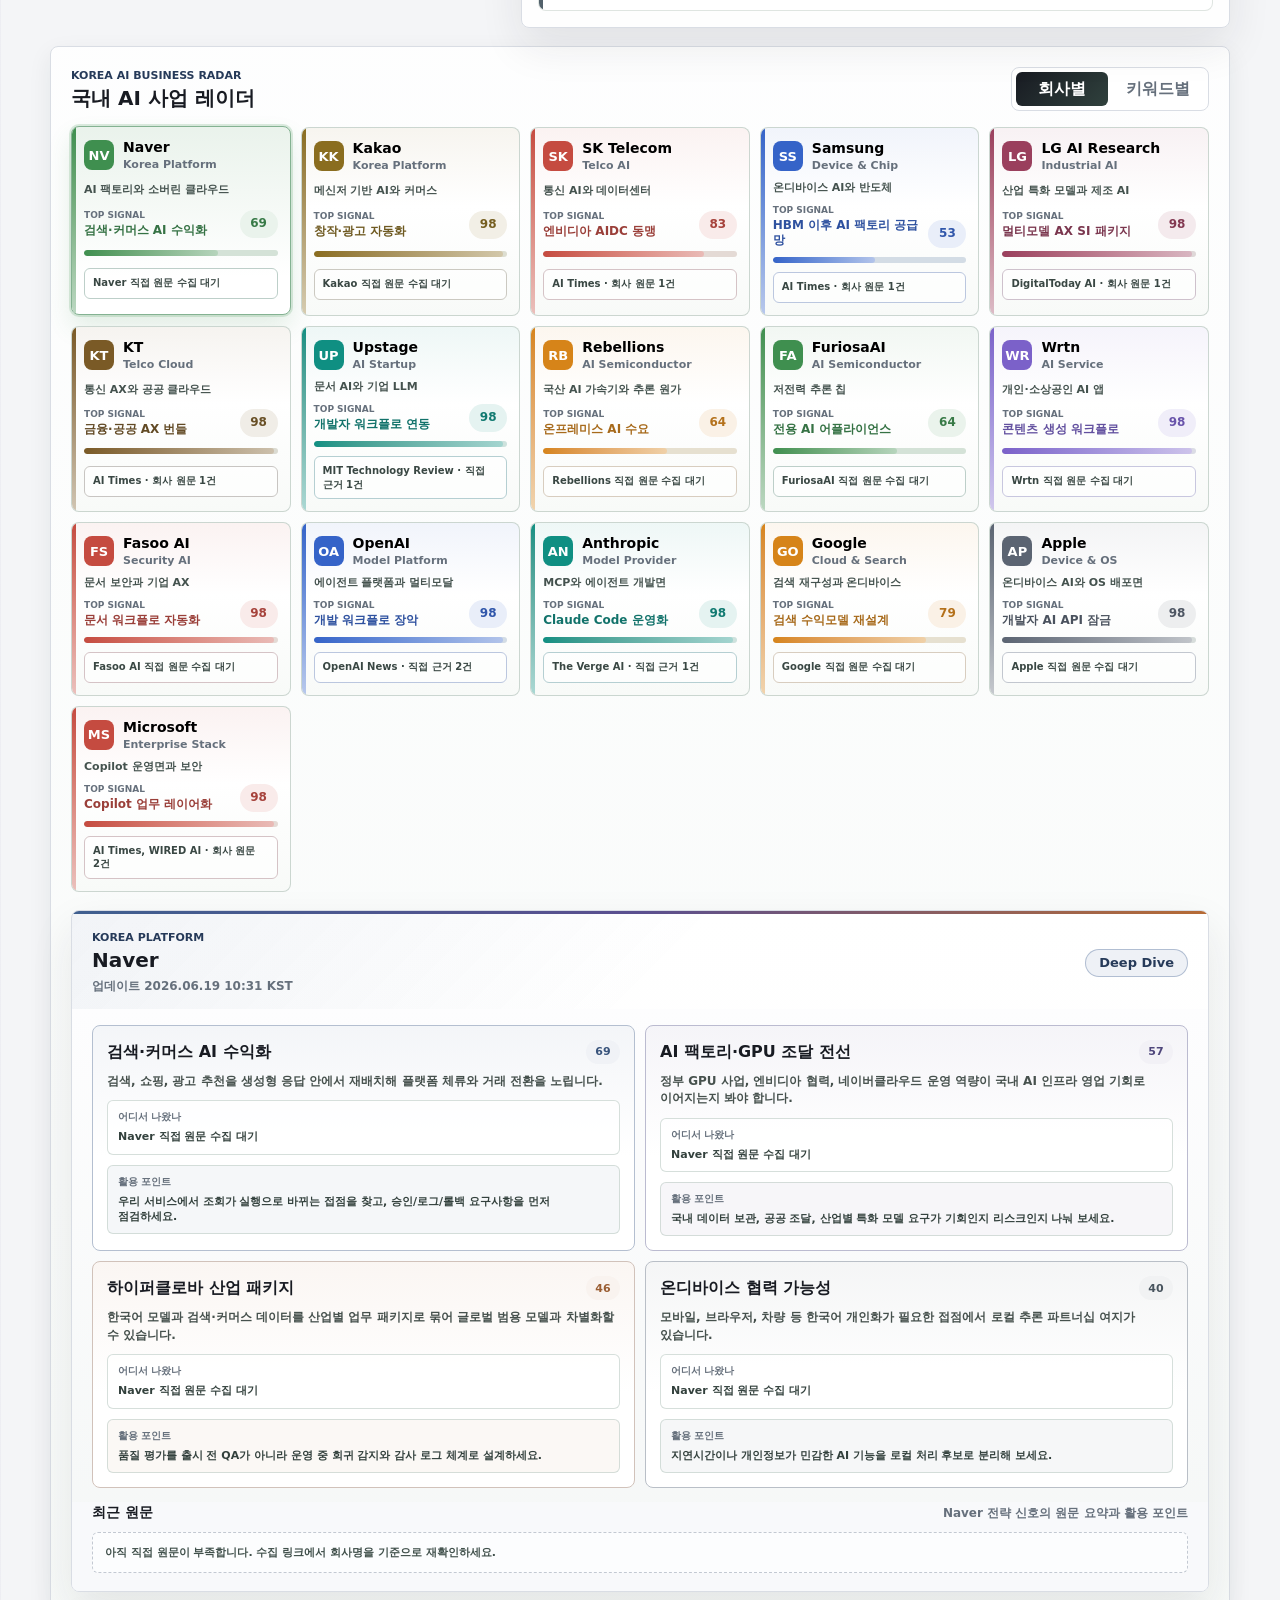
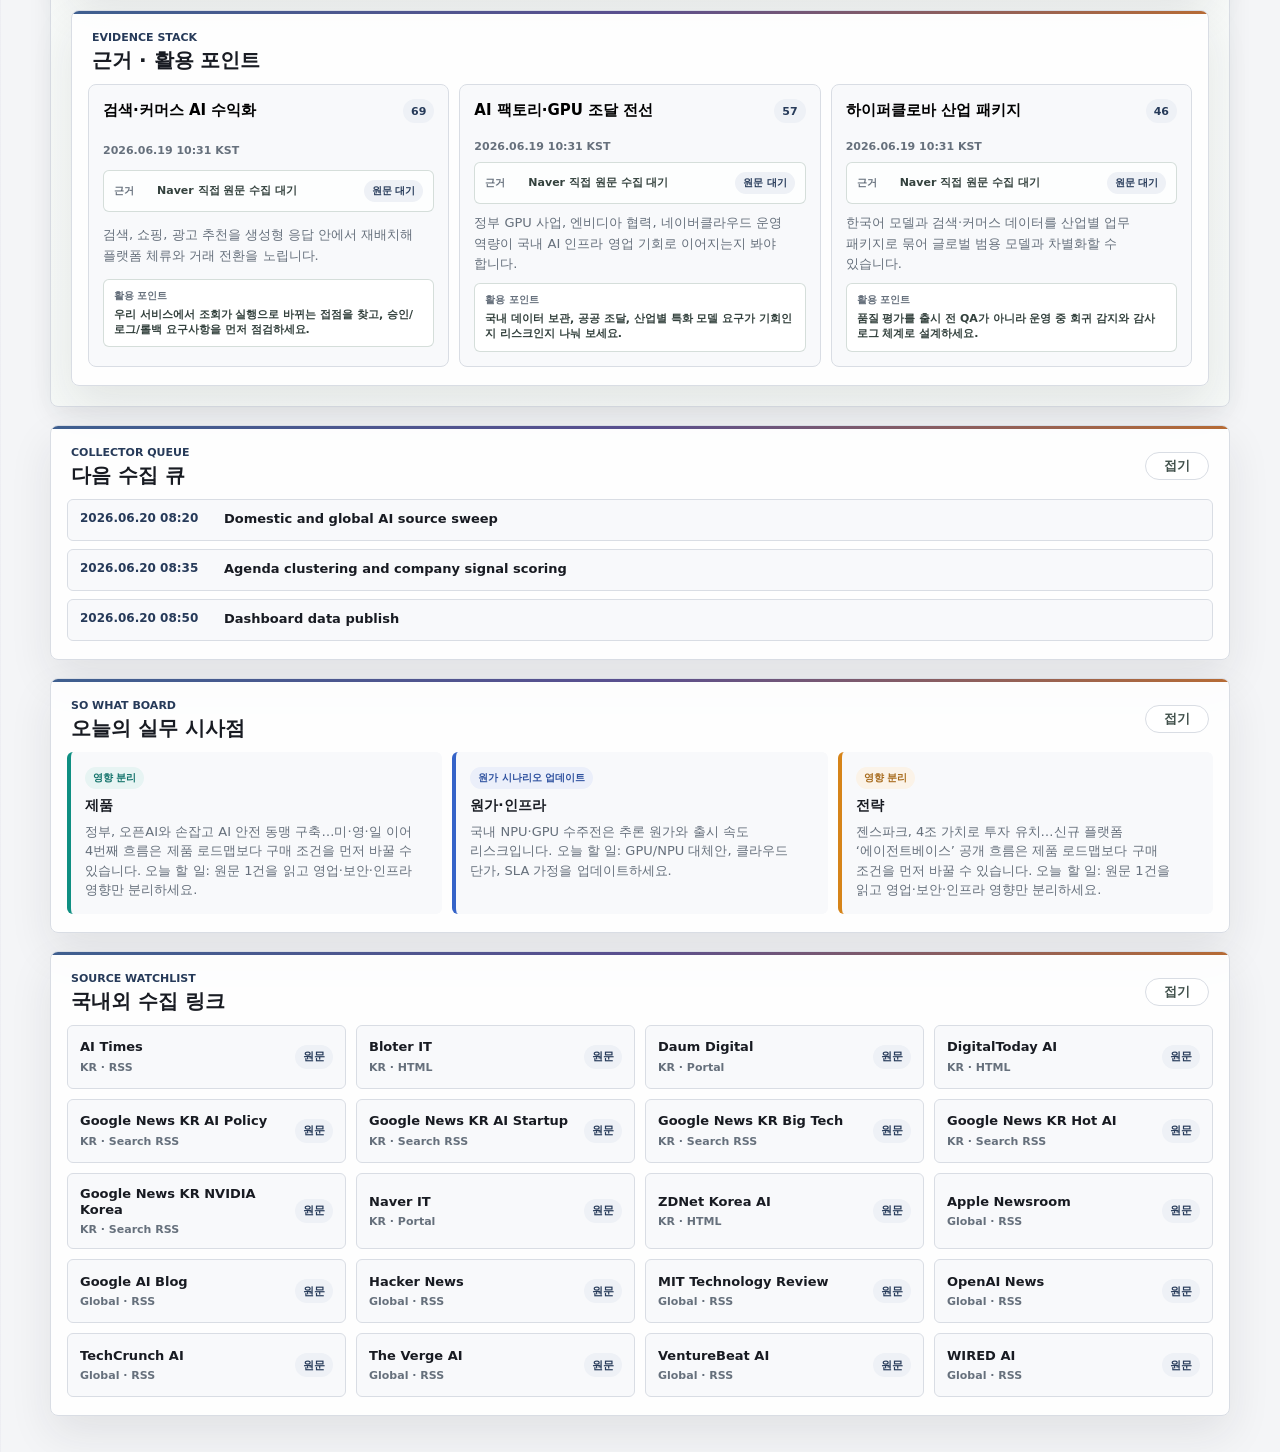
==== commit 2be6b80a: "Improve hot news ranking quality" ====
--- a/signal-desk-screen-share-restored.html
+++ b/signal-desk-screen-share-restored.html
@@ -11,12 +11,12 @@
         document.documentElement.dataset.theme = saved || (prefersDark ? "dark" : "light");
       })();
     </script>
-    <link rel="stylesheet" href="styles.css?v=202606151038" />
-    <script src="agenda-data.js?v=202606151038"></script>
+    <link rel="stylesheet" href="styles.css?v=202606191031" />
+    <script src="agenda-data.js?v=202606191031"></script>
     <script>
       window.AI_MONITORING_DESK_PUBLIC_URL = "https://jpson0924.github.io/AI-Market-Signal/";
     </script>
-    <script src="app.js?v=202606151038" defer></script>
+    <script src="app.js?v=202606191031" defer></script>
   </head>
   <body>
     <div class="app-shell">
